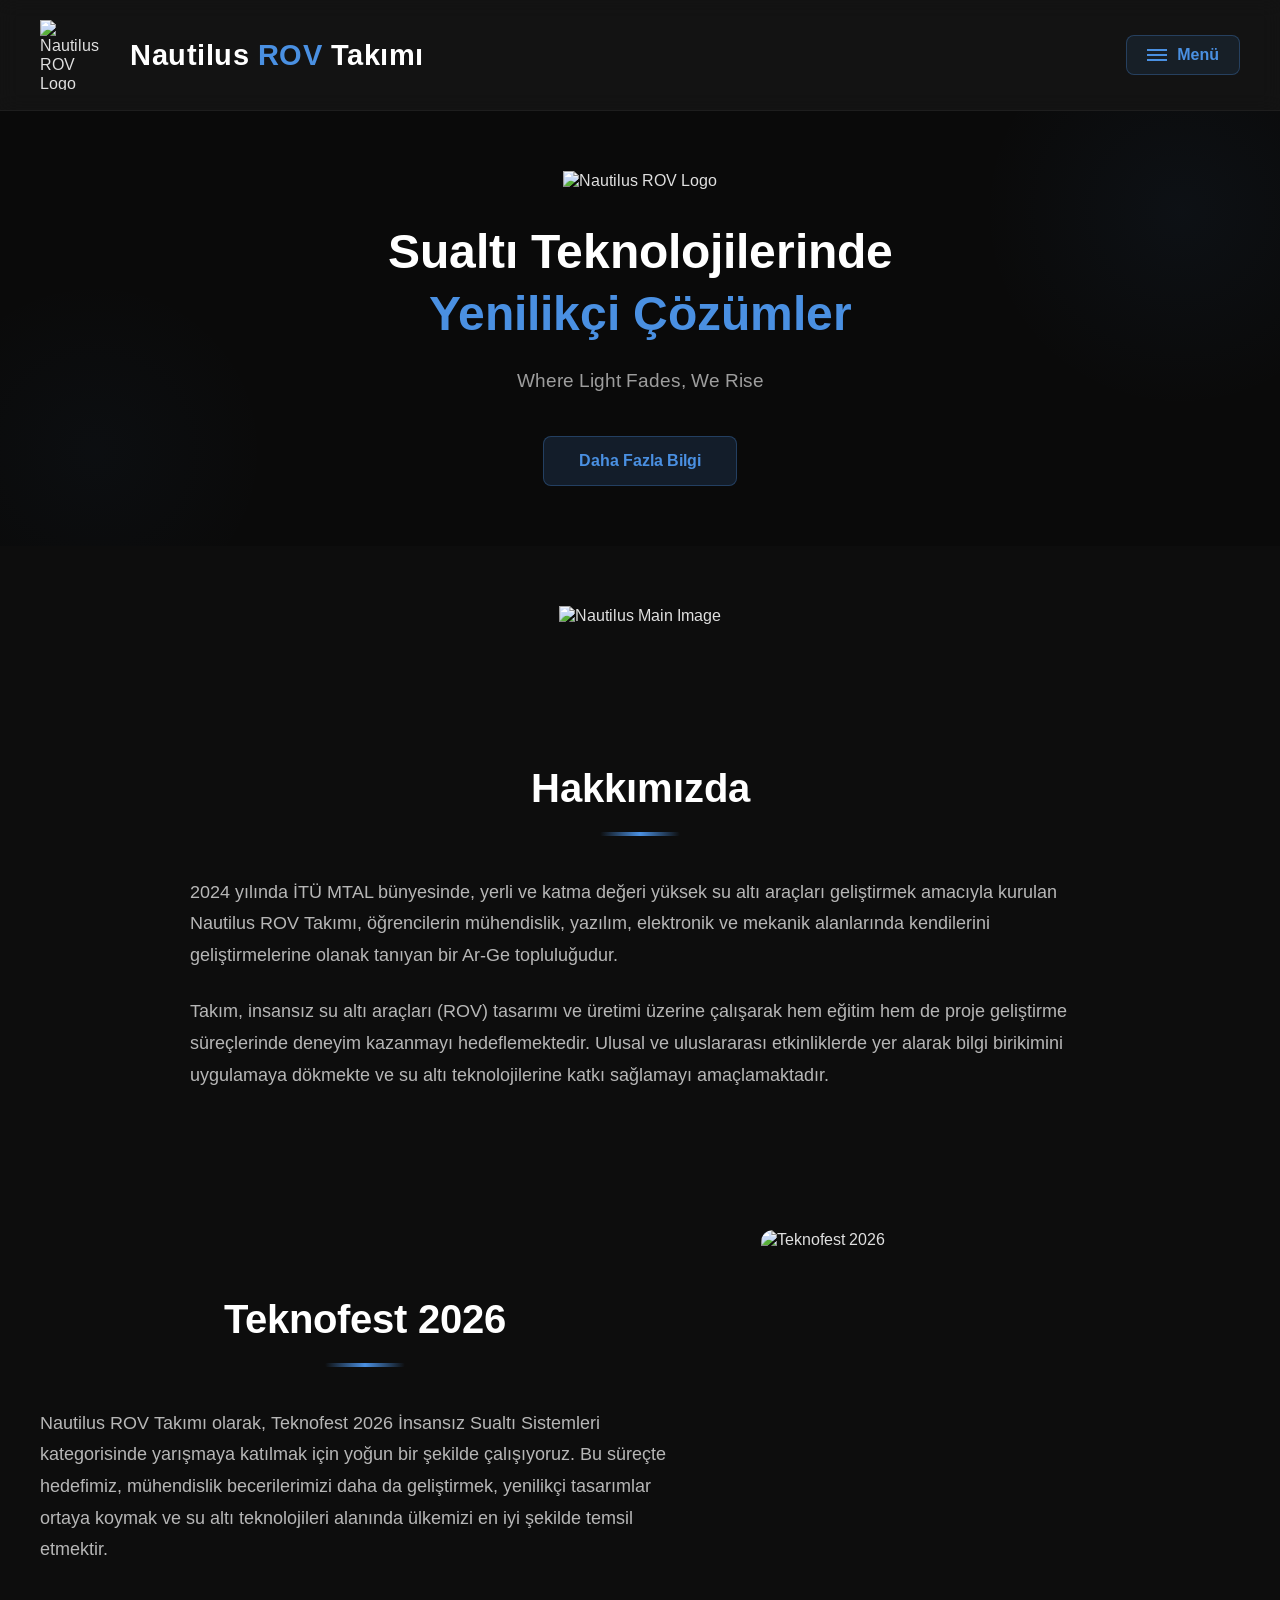
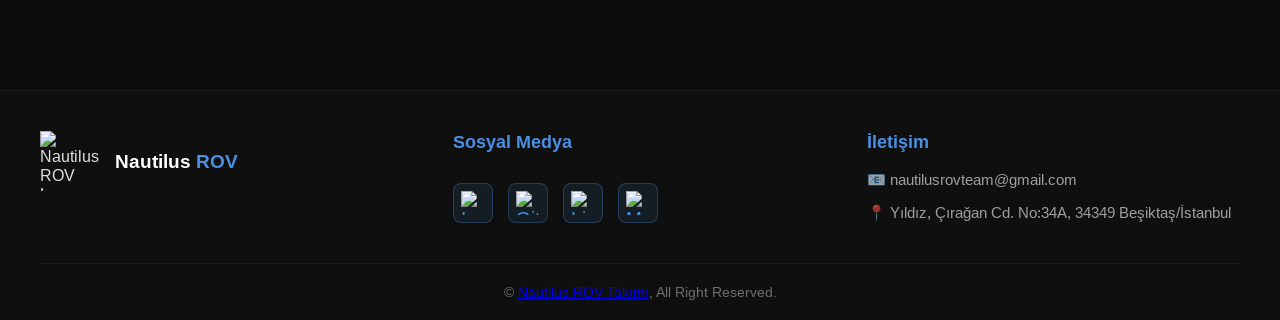
==== index.html @ 016e3b1a "lil-update" ====
<!DOCTYPE html>
<html lang="tr">
<head>
    <meta charset="UTF-8">
    <meta name="viewport" content="width=device-width, initial-scale=1.0">
    <title>Nautilus ROV Takımı</title>
    <link rel="icon" type="image/png" href="image/logo.ico">
    <link href="https://fonts.googleapis.com/css2?family=Arimo:wght@400;600;700&display=swap" rel="stylesheet">
    <style>
        * {
            margin: 0;
            padding: 0;
            box-sizing: border-box;
        }

        body {
            background: #0a0a0a;
            font-family: 'Arimo', sans-serif;
            min-height: 100vh;
            display: flex;
            flex-direction: column;
            color: #e0e0e0;
        }

        .header {
            background: rgba(20, 20, 20, 0.9);
            backdrop-filter: blur(10px);
            border-bottom: 1px solid rgba(255, 255, 255, 0.05);
            padding: 20px 40px;
            position: sticky;
            top: 0;
            z-index: 100;
        }

        .header-content {
            display: flex;
            align-items: center;
            justify-content: space-between;
            max-width: 1400px;
            margin: 0 auto;
        }

        .header-left {
            display: flex;
            align-items: center;
            gap: 20px;
        }

        .logo {
            width: 70px;
            height: 70px;
            object-fit: contain;
            transition: transform 0.3s ease;
        }

        .logo:hover {
            transform: scale(1.05);
        }

        .title {
            color: #ffffff;
            font-size: 1.8rem;
            font-weight: 700;
            letter-spacing: 0.5px;
        }

        .title span {
            color: #4a90e2;
        }

        .nav-toggle {
            background: rgba(74, 144, 226, 0.1);
            border: 1px solid rgba(74, 144, 226, 0.3);
            color: #4a90e2;
            padding: 10px 20px;
            border-radius: 8px;
            cursor: pointer;
            font-size: 1rem;
            font-weight: 600;
            transition: all 0.3s ease;
            display: flex;
            align-items: center;
            gap: 10px;
        }

        .nav-toggle:hover {
            background: rgba(74, 144, 226, 0.2);
            border-color: rgba(74, 144, 226, 0.5);
        }

        .hamburger {
            display: flex;
            flex-direction: column;
            gap: 3px;
        }

        .hamburger span {
            width: 20px;
            height: 2px;
            background: #4a90e2;
            transition: all 0.3s ease;
        }

        .nav-toggle.active .hamburger span:nth-child(1) {
            transform: rotate(45deg) translate(5px, 5px);
        }

        .nav-toggle.active .hamburger span:nth-child(2) {
            opacity: 0;
        }

        .nav-toggle.active .hamburger span:nth-child(3) {
            transform: rotate(-45deg) translate(5px, -5px);
        }

        .nav-menu {
            position: fixed;
            top: 111px;
            right: 40px;
            background: rgba(20, 20, 20, 0.95);
            backdrop-filter: blur(15px);
            border: 1px solid rgba(255, 255, 255, 0.1);
            border-radius: 12px;
            padding: 15px 0;
            min-width: 220px;
            opacity: 0;
            visibility: hidden;
            transform: translateY(-10px);
            transition: all 0.3s ease;
            box-shadow: 0 10px 40px rgba(0, 0, 0, 0.5);
        }

        .nav-menu.active {
            opacity: 1;
            visibility: visible;
            transform: translateY(0);
        }

        .nav-menu a {
            display: block;
            padding: 12px 25px;
            color: #e0e0e0;
            text-decoration: none;
            transition: all 0.3s ease;
            font-weight: 500;
        }

        .nav-menu a:hover {
            background: rgba(74, 144, 226, 0.1);
            color: #4a90e2;
            padding-left: 30px;
        }

        .nav-item {
            position: relative;
        }

        .nav-item > a {
            display: flex;
            justify-content: space-between;
            align-items: center;
        }

        .submenu {
            max-height: 0;
            overflow: hidden;
            transition: max-height 0.3s ease;
            background: rgba(0, 0, 0, 0.3);
            margin: 5px 0;
            border-radius: 8px;
        }

        .submenu.active {
            max-height: 200px;
        }

        .submenu a {
            padding: 10px 25px 10px 40px;
            font-size: 0.95rem;
            color: rgba(255, 255, 255, 0.7);
        }

        .submenu a:hover {
            color: #4a90e2;
            padding-left: 45px;
        }

        .arrow {
            font-size: 0.8rem;
            transition: transform 0.3s ease;
        }

        .arrow.rotate {
            transform: rotate(180deg);
        }

        .hero {
            flex: 1;
            display: flex;
            align-items: center;
            justify-content: center;
            padding: 60px 40px;
            position: relative;
            overflow: hidden;
        }

        .hero::before {
            content: '';
            position: absolute;
            width: 400px;
            height: 400px;
            background: radial-gradient(circle, rgba(74, 144, 226, 0.05) 0%, transparent 70%);
            top: -100px;
            right: -100px;
        }

        .hero::after {
            content: '';
            position: absolute;
            width: 350px;
            height: 350px;
            background: radial-gradient(circle, rgba(74, 144, 226, 0.03) 0%, transparent 70%);
            bottom: -80px;
            left: -80px;
        }

        .hero-content {
            text-align: center;
            position: relative;
            z-index: 1;
        }

        .hero-logo {
            width: 180px;
            height: 180px;
            object-fit: contain;
            margin-bottom: 30px;
            animation: float 3s ease-in-out infinite;
        }

        @keyframes float {
            0%, 100% {
                transform: translateY(0px);
            }
            50% {
                transform: translateY(-15px);
            }
        }

        .hero-title {
            font-size: 3rem;
            color: #ffffff;
            font-weight: 700;
            margin-bottom: 20px;
            line-height: 1.3;
        }

        .hero-title .highlight {
            color: #4a90e2;
        }

        .hero-subtitle {
            font-size: 1.2rem;
            color: rgba(255, 255, 255, 0.6);
            max-width: 600px;
            margin: 0 auto 40px;
            line-height: 1.6;
        }

        .cta-button {
            display: inline-block;
            padding: 14px 35px;
            background: rgba(74, 144, 226, 0.15);
            color: #4a90e2;
            text-decoration: none;
            border-radius: 8px;
            font-weight: 600;
            font-size: 1rem;
            transition: all 0.3s ease;
            border: 1px solid rgba(74, 144, 226, 0.3);
        }

        .cta-button:hover {
            background: rgba(74, 144, 226, 0.25);
            border-color: rgba(74, 144, 226, 0.5);
            transform: translateY(-2px);
        }

        .info-section {
            padding: 60px 40px;
            background: rgba(255, 255, 255, 0.01);
        }

        .main-rov-image {
            max-width: 70%;
            height: auto;
            border-radius: 0;
        }

        .section-header {
            max-width: 900px;
            margin: 0 auto 40px;
            text-align: center;
        }

        .section-title {
            font-size: 2.5rem;
            color: #ffffff;
            font-weight: 700;
            margin-bottom: 20px;
        }

        .section-title::after {
            content: '';
            display: block;
            width: 80px;
            height: 4px;
            background: linear-gradient(90deg, transparent, #4a90e2, transparent);
            margin: 20px auto 0;
            border-radius: 2px;
        }

        .section-text {
            font-size: 1.1rem;
            color: rgba(255, 255, 255, 0.7);
            line-height: 1.8;
            margin-top: 20px;
        }

        .teknofest-container {
            max-width: 1200px;
            margin: 0 auto;
            display: grid;
            grid-template-columns: 1fr 400px;
            gap: 60px;
            align-items: center;
        }

        .teknofest-content {
            padding-right: 20px;
            display: flex;
            flex-direction: column;
            justify-content: center;
        }

        .teknofest-text {
            font-size: 1.1rem;
            color: rgba(255, 255, 255, 0.7);
            line-height: 1.8;
        }

        .teknofest-image {
            width: 400px;
            height: 400px;
            border-radius: 12px;
            overflow: hidden;
            transition: all 0.3s ease;
        }

        .teknofest-image:hover {
            transform: scale(1.05);
        }

        .teknofest-image img {
            width: 100%;
            height: 100%;
            object-fit: cover;
        }

        /* Footer */
        .footer {
            background: rgba(15, 15, 15, 0.95);
            border-top: 1px solid rgba(255, 255, 255, 0.05);
            padding: 40px 40px 20px;
            margin-top: auto;
        }

        .footer-content {
            max-width: 1400px;
            margin: 0 auto;
            display: grid;
            grid-template-columns: 1fr 1fr 1fr;
            gap: 40px;
            margin-bottom: 30px;
        }

        .footer-section {
            display: flex;
            flex-direction: column;
        }

        .footer-logo-section {
            display: flex;
            align-items: center;
            gap: 15px;
        }

        .footer-logo {
            width: 60px;
            height: 60px;
            object-fit: contain;
        }

        .footer-title {
            font-size: 1.2rem;
            font-weight: 700;
            color: #fff;
        }

        .footer-title span {
            color: #4a90e2;
        }

        .footer-heading {
            font-size: 1.1rem;
            font-weight: 600;
            color: #4a90e2;
            margin-bottom: 15px;
        }

        .footer-text {
            color: rgba(255, 255, 255, 0.6);
            font-size: 0.95rem;
            line-height: 1.6;
            margin-bottom: 8px;
        }

        .social-links {
            display: flex;
            gap: 15px;
            margin-top: 15px;
        }

        .social-link {
            width: 40px;
            height: 40px;
            background: rgba(74, 144, 226, 0.1);
            border: 1px solid rgba(74, 144, 226, 0.3);
            border-radius: 8px;
            display: flex;
            align-items: center;
            justify-content: center;
            color: #4a90e2;
            text-decoration: none;
            font-size: 1.2rem;
            transition: all 0.3s ease;
        }

        .social-link:hover {
            background: rgba(74, 144, 226, 0.2);
            border-color: rgba(74, 144, 226, 0.5);
            transform: translateY(-3px);
        }

        .social-link img {
            width: 24px;
            height: 24px;
            object-fit: contain;
        }

        .footer-bottom {
            text-align: center;
            padding-top: 20px;
            border-top: 1px solid rgba(255, 255, 255, 0.05);
            color: rgba(255, 255, 255, 0.4);
            font-size: 0.9rem;
        }

        @media (max-width: 768px) {
            .header {
                padding: 15px 20px;
            }

            .header-left {
                gap: 15px;
            }

            .logo {
                width: 55px;
                height: 55px;
            }

            .title {
                font-size: 1.3rem;
            }

            .nav-menu {
                right: 20px;
                top: 91px;
            }

            .hero-title {
                font-size: 2rem;
            }

            .hero-subtitle {
                font-size: 1rem;
            }

            .hero-logo {
                width: 130px;
                height: 130px;
            }
            
            .main-rov-image {
                max-width: 90%;
            }

            .section-title {
                font-size: 1.8rem;
            }

            .section-text {
                font-size: 1rem;
            }

            .teknofest-container {
                grid-template-columns: 1fr;
                gap: 30px;
            }

            .teknofest-content {
                padding-right: 0;
                order: 1;
            }

            .teknofest-image {
                width: 100%;
                height: auto;
                aspect-ratio: 1;
                order: 2;
            }

            .footer-content {
                grid-template-columns: 1fr;
                gap: 30px;
            }
        }
    </style>
</head>
<body>

    <header class="header">
        <div class="header-content">
            <div class="header-left">
                <img src="image/logo.png" alt="Nautilus ROV Logo" class="logo">
                <h1 class="title">Nautilus <span>ROV</span> Takımı</h1>
            </div>
            <button class="nav-toggle" id="navToggle">
                <div class="hamburger">
                    <span></span>
                    <span></span>
                    <span></span>
                </div>
                <span>Menü</span>
            </button>
        </div>
        <nav class="nav-menu" id="navMenu">
            <a href="index.html">Ana Sayfa</a>
            <div class="nav-item">
                <a href="#" id="vehiclesToggle">
                    Araçlar
                    <span class="arrow">▼</span>
                </a>
                <div class="submenu" id="vehiclesSubmenu">
                    <a href="sarica.html">Sarıca</a>
                </div>
            </div>
            <a href="blog.html">Blog</a>
            <a href="gallery.html">Galeri</a>
            <a href="contact.html">İletişim</a>
        </nav>
    </header>

    <section class="hero" id="home">
        <div class="hero-content">
            <img src="image/logo.png" alt="Nautilus ROV Logo" class="hero-logo">
            <h2 class="hero-title">
                Sualtı Teknolojilerinde <br>
                <span class="highlight">Yenilikçi Çözümler</span>
            </h2>
            <p class="hero-subtitle">
                Where Light Fades, We Rise
            </p>
            <a href="#about" class="cta-button">Daha Fazla Bilgi</a>
        </div>
    </section>

    <section class="info-section" style="text-align: center;">
        <img src="image/main-no-bg.png" alt="Nautilus Main Image" class="main-rov-image">
    </section>
    <section class="info-section" id="about" style="padding-top: 80px;">
        <div class="section-header">
            <h2 class="section-title">Hakkımızda</h2>
        </div>
        
        <div class="section-text" style="max-width: 900px; margin: 0 auto;">
            <p>
                2024 yılında İTÜ MTAL bünyesinde, yerli ve katma değeri yüksek su altı araçları geliştirmek amacıyla kurulan Nautilus ROV Takımı, öğrencilerin mühendislik, yazılım, elektronik ve mekanik alanlarında kendilerini geliştirmelerine olanak tanıyan bir Ar-Ge topluluğudur.
            </p>
            
            <p style="margin-top: 25px;">
                Takım, insansız su altı araçları (ROV) tasarımı ve üretimi üzerine çalışarak hem eğitim hem de proje geliştirme süreçlerinde deneyim kazanmayı hedeflemektedir. Ulusal ve uluslararası etkinliklerde yer alarak bilgi birikimini uygulamaya dökmekte ve su altı teknolojilerine katkı sağlamayı amaçlamaktadır.
            </p>
        </div>
    </section>

    <section class="info-section" id="teknofest" style="padding-top: 80px;">
        <div class="teknofest-container" style="grid-template-columns: 1.4fr 1fr; gap: 50px;">

        <div class="teknofest-content" style="display: flex; flex-direction: column; justify-content: center;">
            <h2 class="section-title" style="margin-bottom: 40px; text-align: center;">Teknofest 2026</h2>
                <p class="teknofest-text">
                Nautilus ROV Takımı olarak, Teknofest 2026 İnsansız Sualtı Sistemleri kategorisinde yarışmaya katılmak için yoğun bir şekilde çalışıyoruz. Bu süreçte hedefimiz, mühendislik becerilerimizi daha da geliştirmek, yenilikçi tasarımlar ortaya koymak ve su altı teknolojileri alanında ülkemizi en iyi şekilde temsil etmektir.
                </p>
        </div>

        <div class="teknofest-image">
            <img src="image/teknofest.jpg" alt="Teknofest 2026">
        </div>

        </div>
    </section>

    <footer class="footer">
        <div class="footer-content">
            <div class="footer-section">
                <div class="footer-logo-section">
                    <img src="image/logo.png" alt="Nautilus ROV Logo" class="footer-logo">
                    <div>
                        <div class="footer-title">Nautilus <span>ROV</span></div>
                    </div>
                </div>
            </div>
            
            <div class="footer-section">
                <h3 class="footer-heading">Sosyal Medya</h3>
                <div class="social-links">
                    <a href="https://www.instagram.com/nautilusrovteam" target="_blank" class="social-link" title="Instagram">
                        <img src="image/bot-contacts/instagram.png" alt="Instagram">
                    </a>
                    <a href="https://github.com/itumtal-nautilusrov" target="_blank" class="social-link" title="Github">
                        <img src="image/bot-contacts/github.png" alt="Github">
                    </a>
                    <a href="https://linkedin.com/company/nautilusrov" target="_blank" class="social-link" title="LinkedIn">
                        <img src="image/bot-contacts/linkedin.png" alt="LinkedIn">
                    </a>
                    <a href="mailto:nautilusrovteam@gmail.com" class="social-link" title="Mail">
                        <img src="image/bot-contacts/mail.png" alt="Mail">
                    </a>
                </div>
            </div>
            
            <div class="footer-section">
                <h3 class="footer-heading">İletişim</h3>
                <p class="footer-text">📧 nautilusrovteam@gmail.com</p>
                <p class="footer-text">📍 Yıldız, Çırağan Cd. No:34A, 34349 Beşiktaş/İstanbul</p>
            </div>
        </div>
        
        <div class="footer-bottom">
            © <a href="index.html">Nautilus ROV Takımı</a>, All Right Reserved.
        </div>
    </footer>

    <script>
        const navToggle = document.getElementById('navToggle');
        const navMenu = document.getElementById('navMenu');
        const vehiclesToggle = document.getElementById('vehiclesToggle');
        const vehiclesSubmenu = document.getElementById('vehiclesSubmenu');
        const arrow = vehiclesToggle.querySelector('.arrow');

        navToggle.addEventListener('click', () => {
            navToggle.classList.toggle('active');
            navMenu.classList.toggle('active');
        });

        vehiclesToggle.addEventListener('click', (e) => {
            e.preventDefault();
            vehiclesSubmenu.classList.toggle('active');
            arrow.classList.toggle('rotate');
        });

        document.addEventListener('click', (e) => {
            if (!navToggle.contains(e.target) && !navMenu.contains(e.target)) {
                navToggle.classList.remove('active');
                navMenu.classList.remove('active');
            }
        });

        navMenu.querySelectorAll('a[href^="index.html"], a[href^="gallery.html"], a[href^="contact.html"]').forEach(link => {
            link.addEventListener('click', () => {
                navToggle.classList.remove('active');
                navMenu.classList.remove('active');
            });
        });

        document.querySelectorAll('a[href^="#"]').forEach(anchor => {
            anchor.addEventListener('click', function (e) {
                e.preventDefault();
                const target = document.querySelector(this.getAttribute('href'));
                if (target) {
                    target.scrollIntoView({
                        behavior: 'smooth',
                        block: 'start'
                    });
                }
            });
        });
    </script>
</body>
</html>
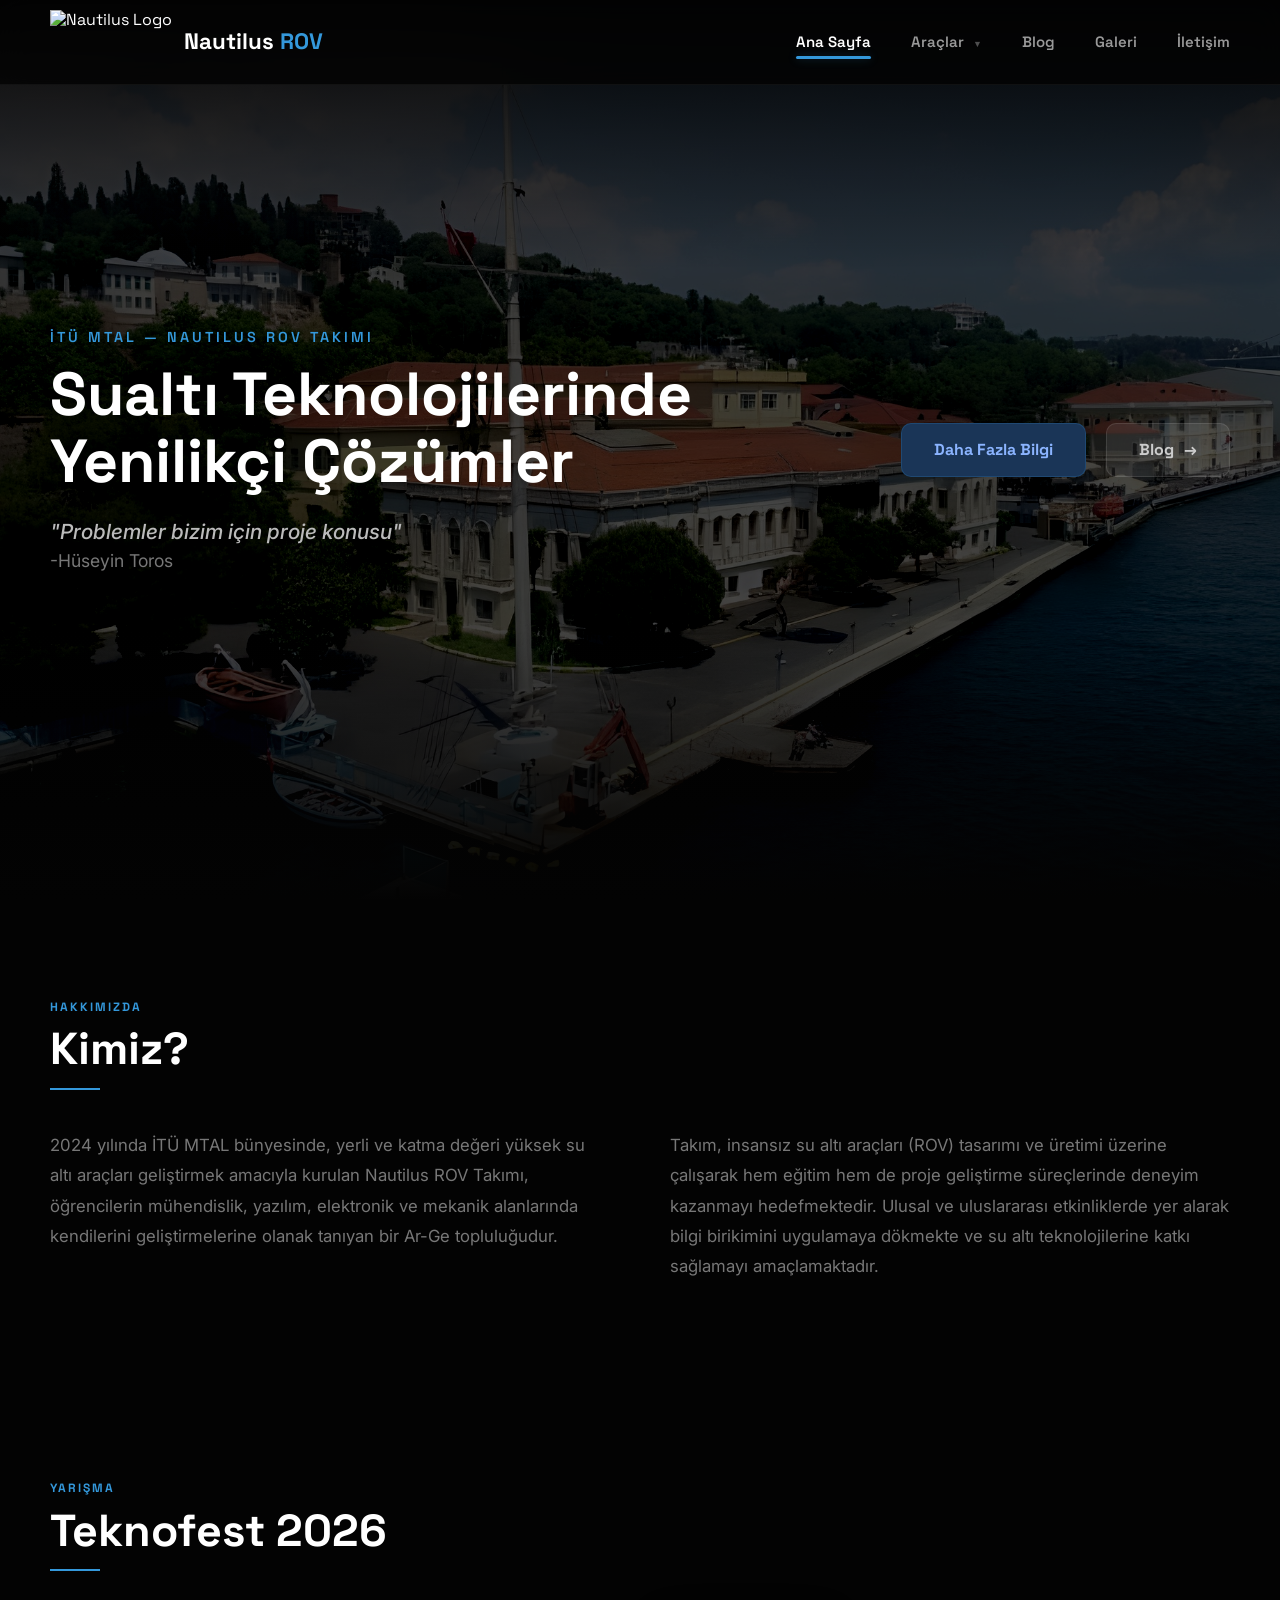
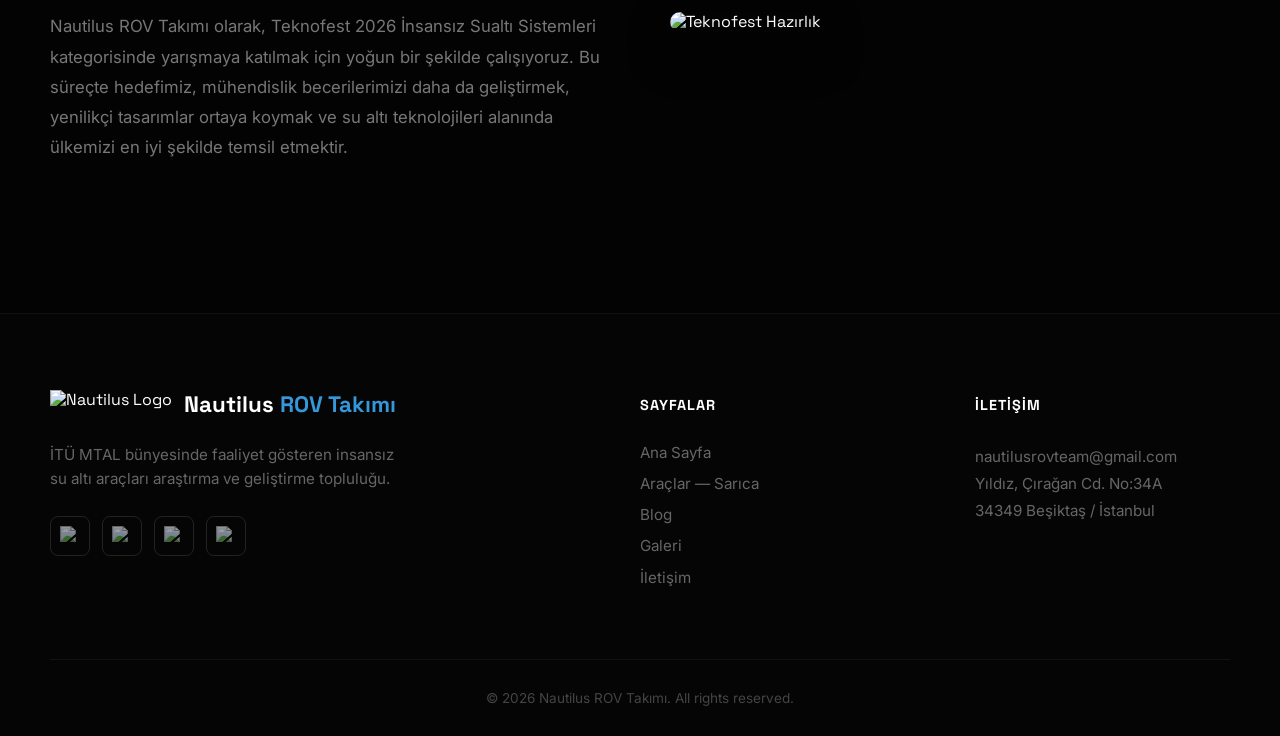
==== commit 8e1b333f: "big update" ====
--- a/index.html
+++ b/index.html
@@ -3,710 +3,332 @@
 <head>
     <meta charset="UTF-8">
     <meta name="viewport" content="width=device-width, initial-scale=1.0">
-    <title>Nautilus ROV Takımı</title>
-    <link rel="icon" type="image/png" href="image/logo.ico">
-    <link href="https://fonts.googleapis.com/css2?family=Arimo:wght@400;600;700&display=swap" rel="stylesheet">
+    <title>Nautilus ROV | Ana Sayfa</title>
+    
+    <link rel="icon" href="image/logo.ico" type="image/x-icon">
+    <!-- Fontlar -->
+    <link href="https://fonts.googleapis.com/css2?family=Space+Grotesk:wght@400;600;700&family=Inter:ital,wght@0,400;0,600;1,400&display=swap" rel="stylesheet">
+
     <style>
-        * {
-            margin: 0;
-            padding: 0;
-            box-sizing: border-box;
-        }
-
+        /* --- GENEL SIFIRLAMA --- */
+        * { margin: 0; padding: 0; box-sizing: border-box; }
+        
         body {
-            background: #0a0a0a;
-            font-family: 'Arimo', sans-serif;
-            min-height: 100vh;
-            display: flex;
-            flex-direction: column;
-            color: #e0e0e0;
-        }
-
-        .header {
-            background: rgba(20, 20, 20, 0.9);
-            backdrop-filter: blur(10px);
+            background-color: #030303; 
+            color: white;
+            line-height: 1.2;
+            overflow-x: hidden;
+            font-family: 'Space Grotesk', sans-serif;
+        }
+
+        /* --- HEADER & NAVİGASYON --- */
+        header {
+            background-color: rgba(3, 3, 3, 0.8);
+            backdrop-filter: blur(15px);
+            padding: 10px 0;
             border-bottom: 1px solid rgba(255, 255, 255, 0.05);
-            padding: 20px 40px;
-            position: sticky;
+            position: fixed;
+            width: 100%;
             top: 0;
-            z-index: 100;
-        }
-
-        .header-content {
-            display: flex;
-            align-items: center;
-            justify-content: space-between;
-            max-width: 1400px;
-            margin: 0 auto;
-        }
-
-        .header-left {
-            display: flex;
-            align-items: center;
-            gap: 20px;
-        }
-
-        .logo {
-            width: 70px;
-            height: 70px;
-            object-fit: contain;
-            transition: transform 0.3s ease;
-        }
-
-        .logo:hover {
-            transform: scale(1.05);
-        }
-
-        .title {
-            color: #ffffff;
-            font-size: 1.8rem;
-            font-weight: 700;
-            letter-spacing: 0.5px;
-        }
-
-        .title span {
-            color: #4a90e2;
-        }
-
-        .nav-toggle {
-            background: rgba(74, 144, 226, 0.1);
-            border: 1px solid rgba(74, 144, 226, 0.3);
-            color: #4a90e2;
-            padding: 10px 20px;
-            border-radius: 8px;
-            cursor: pointer;
-            font-size: 1rem;
-            font-weight: 600;
-            transition: all 0.3s ease;
-            display: flex;
-            align-items: center;
-            gap: 10px;
-        }
-
-        .nav-toggle:hover {
-            background: rgba(74, 144, 226, 0.2);
-            border-color: rgba(74, 144, 226, 0.5);
-        }
-
-        .hamburger {
-            display: flex;
-            flex-direction: column;
-            gap: 3px;
-        }
-
-        .hamburger span {
-            width: 20px;
-            height: 2px;
-            background: #4a90e2;
-            transition: all 0.3s ease;
-        }
-
-        .nav-toggle.active .hamburger span:nth-child(1) {
-            transform: rotate(45deg) translate(5px, 5px);
-        }
-
-        .nav-toggle.active .hamburger span:nth-child(2) {
-            opacity: 0;
-        }
-
-        .nav-toggle.active .hamburger span:nth-child(3) {
-            transform: rotate(-45deg) translate(5px, -5px);
-        }
-
-        .nav-menu {
-            position: fixed;
-            top: 111px;
-            right: 40px;
-            background: rgba(20, 20, 20, 0.95);
-            backdrop-filter: blur(15px);
-            border: 1px solid rgba(255, 255, 255, 0.1);
-            border-radius: 12px;
-            padding: 15px 0;
-            min-width: 220px;
-            opacity: 0;
-            visibility: hidden;
-            transform: translateY(-10px);
-            transition: all 0.3s ease;
-            box-shadow: 0 10px 40px rgba(0, 0, 0, 0.5);
-        }
-
-        .nav-menu.active {
-            opacity: 1;
-            visibility: visible;
-            transform: translateY(0);
-        }
-
-        .nav-menu a {
-            display: block;
-            padding: 12px 25px;
-            color: #e0e0e0;
-            text-decoration: none;
-            transition: all 0.3s ease;
-            font-weight: 500;
-        }
-
-        .nav-menu a:hover {
-            background: rgba(74, 144, 226, 0.1);
-            color: #4a90e2;
-            padding-left: 30px;
-        }
-
-        .nav-item {
-            position: relative;
-        }
-
-        .nav-item > a {
+            z-index: 1000;
+        }
+
+        .header-container {
+            width: 100%;
+            padding: 0 50px;
             display: flex;
             justify-content: space-between;
             align-items: center;
         }
 
-        .submenu {
-            max-height: 0;
-            overflow: hidden;
-            transition: max-height 0.3s ease;
-            background: rgba(0, 0, 0, 0.3);
-            margin: 5px 0;
-            border-radius: 8px;
-        }
-
-        .submenu.active {
-            max-height: 200px;
-        }
-
-        .submenu a {
-            padding: 10px 25px 10px 40px;
-            font-size: 0.95rem;
-            color: rgba(255, 255, 255, 0.7);
-        }
-
-        .submenu a:hover {
-            color: #4a90e2;
-            padding-left: 45px;
-        }
-
-        .arrow {
-            font-size: 0.8rem;
-            transition: transform 0.3s ease;
-        }
-
-        .arrow.rotate {
-            transform: rotate(180deg);
-        }
-
-        .hero {
-            flex: 1;
-            display: flex;
-            align-items: center;
-            justify-content: center;
-            padding: 60px 40px;
+        .logo-area {
+            display: flex; align-items: center; gap: 12px;
+            text-decoration: none; color: white;
+        }
+        .logo-img { height: 64px; width: auto; }
+        .logo-text { font-size: 1.4rem; font-weight: 700; }
+        .blue-text { color: #3498db; }
+
+        nav ul { list-style: none; display: flex; gap: 40px; align-items: center; }
+        nav ul li { position: relative; padding: 10px 0; }
+        
+        nav ul li a {
+            text-decoration: none; color: #999; 
+            font-weight: 600; font-size: 15px;
+            transition: 0.3s;
+        }
+        nav ul li a:hover, nav ul li a.active { color: #ffffff; }
+
+        /* SEÇİLİ SAYFA ALTI ÇİZGİSİ (DÜMDÜZ VE PÜRÜZSÜZ) */
+        nav ul li a.active {
+            color: #ffffff;
             position: relative;
-            overflow: hidden;
-        }
-
-        .hero::before {
+        }
+
+        nav ul li a.active::after {
             content: '';
             position: absolute;
-            width: 400px;
-            height: 400px;
-            background: radial-gradient(circle, rgba(74, 144, 226, 0.05) 0%, transparent 70%);
-            top: -100px;
-            right: -100px;
-        }
-
-        .hero::after {
-            content: '';
-            position: absolute;
-            width: 350px;
-            height: 350px;
-            background: radial-gradient(circle, rgba(74, 144, 226, 0.03) 0%, transparent 70%);
-            bottom: -80px;
-            left: -80px;
-        }
-
-        .hero-content {
-            text-align: center;
-            position: relative;
-            z-index: 1;
-        }
-
-        .hero-logo {
-            width: 180px;
-            height: 180px;
-            object-fit: contain;
-            margin-bottom: 30px;
-            animation: float 3s ease-in-out infinite;
-        }
-
-        @keyframes float {
-            0%, 100% {
-                transform: translateY(0px);
-            }
-            50% {
-                transform: translateY(-15px);
-            }
-        }
-
-        .hero-title {
-            font-size: 3rem;
-            color: #ffffff;
-            font-weight: 700;
-            margin-bottom: 20px;
-            line-height: 1.3;
-        }
-
-        .hero-title .highlight {
-            color: #4a90e2;
-        }
-
-        .hero-subtitle {
-            font-size: 1.2rem;
-            color: rgba(255, 255, 255, 0.6);
-            max-width: 600px;
-            margin: 0 auto 40px;
-            line-height: 1.6;
-        }
-
-        .cta-button {
-            display: inline-block;
-            padding: 14px 35px;
-            background: rgba(74, 144, 226, 0.15);
-            color: #4a90e2;
-            text-decoration: none;
-            border-radius: 8px;
-            font-weight: 600;
-            font-size: 1rem;
-            transition: all 0.3s ease;
-            border: 1px solid rgba(74, 144, 226, 0.3);
-        }
-
-        .cta-button:hover {
-            background: rgba(74, 144, 226, 0.25);
-            border-color: rgba(74, 144, 226, 0.5);
-            transform: translateY(-2px);
-        }
-
-        .info-section {
-            padding: 60px 40px;
-            background: rgba(255, 255, 255, 0.01);
-        }
-
-        .main-rov-image {
-            max-width: 70%;
-            height: auto;
-            border-radius: 0;
-        }
-
-        .section-header {
-            max-width: 900px;
-            margin: 0 auto 40px;
-            text-align: center;
-        }
-
-        .section-title {
-            font-size: 2.5rem;
-            color: #ffffff;
-            font-weight: 700;
-            margin-bottom: 20px;
-        }
-
-        .section-title::after {
-            content: '';
-            display: block;
-            width: 80px;
-            height: 4px;
-            background: linear-gradient(90deg, transparent, #4a90e2, transparent);
-            margin: 20px auto 0;
-            border-radius: 2px;
-        }
-
-        .section-text {
-            font-size: 1.1rem;
-            color: rgba(255, 255, 255, 0.7);
-            line-height: 1.8;
-            margin-top: 20px;
-        }
-
-        .teknofest-container {
-            max-width: 1200px;
-            margin: 0 auto;
-            display: grid;
-            grid-template-columns: 1fr 400px;
-            gap: 60px;
-            align-items: center;
-        }
-
-        .teknofest-content {
-            padding-right: 20px;
+            bottom: -8px; /* Yazıdan aşağı olan uzaklık */
+            left: 0;
+            width: 100%; /* Yazının tam genişliği kadar */
+            height: 3px; /* Çizgi kalınlığı */
+            background-color: #3498db; /* Senin mavi tonun */
+            border-radius: 50px; /* Uçlarının pürüzsüzce yuvarlak olması için */
+            box-shadow: 0 0 10px rgba(52, 152, 219, 0.3); /* Çok hafif bir parlama (isteğe bağlı) */
+        }
+
+        /* --- DROPDOWN --- */
+        .dropdown-menu {
+            position: absolute; top: 100%; left: 50%;
+            transform: translateX(-50%);
+            background-color: #0d0d0d;
+            min-width: 120px;
+            border: 1px solid #222; border-radius: 6px;
+            display: none; padding: 5px;
+            box-shadow: 0 5px 15px rgba(0,0,0,0.5);
+            z-index: 1100;
+        }
+        .dropdown::after { content: ""; position: absolute; top: 100%; left: 0; width: 100%; height: 20px; background: transparent; }
+        .dropdown:hover .dropdown-menu { display: block; }
+
+        .dropdown-item {
+            display: block; width: 100%; padding: 10px 15px;
+            text-align: center; color: #bbb; text-decoration: none;
+            font-size: 14px; font-weight: 600; transition: 0.2s; border-radius: 4px;
+        }
+        .dropdown-item:hover { background-color: #1a1a1a; color: #3498db; }
+        .arrow { font-size: 9px; margin-left: 5px; opacity: 0.5; }
+
+        /* --- HERO (GİRİŞ) BÖLÜMÜ --- */
+        .hero {
+            position: relative; height: 100vh; width: 100%;
+            display: flex; align-items: center; overflow: hidden;
+        }
+        
+        .hero-bg {
+            position: absolute; top: 0; left: 0; width: 100%; height: 100%;
+            background: url('image/itumtal.jpg') no-repeat center center;
+            background-size: cover; z-index: -2;
+            filter: brightness(0.3) contrast(1.1);
+        }
+        
+        .hero-overlay {
+            position: absolute; top: 0; left: 0; width: 100%; height: 100%;
+            background: linear-gradient(to bottom, #030303 0%, transparent 30%, transparent 70%, #030303 100%);
+            z-index: -1;
+        }
+
+        .hero-inner {
+            width: 100%;
+            padding: 0 50px;
             display: flex;
             flex-direction: column;
-            justify-content: center;
-        }
-
-        .teknofest-text {
-            font-size: 1.1rem;
-            color: rgba(255, 255, 255, 0.7);
-            line-height: 1.8;
-        }
-
-        .teknofest-image {
-            width: 400px;
-            height: 400px;
-            border-radius: 12px;
-            overflow: hidden;
-            transition: all 0.3s ease;
-        }
-
-        .teknofest-image:hover {
-            transform: scale(1.05);
-        }
-
-        .teknofest-image img {
+            gap: 50px;
+        }
+
+        @media (min-width: 1024px) {
+            .hero-inner { flex-direction: row; justify-content: space-between; align-items: center; }
+        }
+
+        .hero-content { max-width: 700px; }
+        .hero-team-name { font-size: 0.9rem; font-weight: 600; color: #3498db; letter-spacing: 3px; margin-bottom: 15px; }
+        .hero-title { font-size: clamp(2.5rem, 5vw, 3.8rem); font-weight: 700; line-height: 1.1; margin-bottom: 25px; }
+        .hero-title span { display: block; }
+        .hero-slogan { font-family: 'Inter', sans-serif; font-size: 1.3rem; font-style: italic; color: #bbb; font-weight: 500; }
+        .hero-author { font-family: 'Inter', sans-serif; font-size: 1.1rem; color: #777; font-weight: 400; margin-top: 5px; }
+
+        .hero-btns { display: flex; gap: 20px; align-items: center; }
+        .btn { padding: 16px 32px; border-radius: 10px; font-weight: 700; font-size: 16px; text-decoration: none; transition: 0.3s; display: inline-flex; align-items: center; }
+        .btn-primary { background-color: #1a3557; color: #8bb4ff; border: 1px solid rgba(52, 152, 219, 0.2); }
+        .btn-primary:hover { background-color: #244a7a; transform: translateY(-3px); }
+        .btn-outline { background-color: rgba(255, 255, 255, 0.08); color: #ccc; border: 1px solid rgba(255, 255, 255, 0.1); }
+        .btn-outline:hover { background-color: rgba(255, 255, 255, 0.15); color: #fff; transform: translateY(-3px); }
+        .arrow-icon { margin-left: 10px; transition: 0.3s; }
+        .btn-outline:hover .arrow-icon { transform: translateX(5px); }
+
+        /* --- İÇERİK BÖLÜMLERİ --- */
+        section.content-section {
+            padding: 100px 0;
+            background-color: #030303;
+        }
+
+        .standard-container {
             width: 100%;
-            height: 100%;
-            object-fit: cover;
-        }
-
-        /* Footer */
-        .footer {
-            background: rgba(15, 15, 15, 0.95);
-            border-top: 1px solid rgba(255, 255, 255, 0.05);
-            padding: 40px 40px 20px;
-            margin-top: auto;
-        }
-
-        .footer-content {
+            padding: 0 50px;
             max-width: 1400px;
             margin: 0 auto;
+        }
+
+        .section-tag { color: #3498db; font-size: 0.75rem; font-weight: 700; letter-spacing: 2px; margin-bottom: 8px; text-transform: uppercase; }
+        .section-title { font-size: 2.8rem; font-weight: 700; margin-bottom: 12px; color: #fff; }
+        .section-line { width: 50px; height: 2px; background-color: #3498db; margin-bottom: 40px; }
+
+        .about-grid { display: grid; grid-template-columns: 1fr 1fr; gap: 60px; color: #777; font-family: 'Inter', sans-serif; font-size: 1.05rem; line-height: 1.8; }
+        .competition-flex { display: flex; align-items: center; gap: 60px; }
+        .comp-text { flex: 1; }
+        .comp-text p { color: #777; font-family: 'Inter', sans-serif; font-size: 1.05rem; line-height: 1.8; }
+        .comp-image { flex: 1; }
+        .comp-image img { width: 100%; height: auto; border-radius: 15px; box-shadow: 0 20px 40px rgba(0,0,0,0.5); }
+
+        /* --- FOOTER --- */
+        .footer-section {
+            background-color: #050505;
+            padding: 80px 0 30px 0;
+            border-top: 1px solid rgba(255, 255, 255, 0.05);
+            margin-top: 50px;
+        }
+
+        .footer-grid {
             display: grid;
-            grid-template-columns: 1fr 1fr 1fr;
-            gap: 40px;
-            margin-bottom: 30px;
-        }
-
-        .footer-section {
-            display: flex;
-            flex-direction: column;
-        }
-
-        .footer-logo-section {
-            display: flex;
-            align-items: center;
-            gap: 15px;
-        }
-
-        .footer-logo {
-            width: 60px;
-            height: 60px;
-            object-fit: contain;
-        }
-
-        .footer-title {
-            font-size: 1.2rem;
-            font-weight: 700;
-            color: #fff;
-        }
-
-        .footer-title span {
-            color: #4a90e2;
-        }
-
-        .footer-heading {
-            font-size: 1.1rem;
-            font-weight: 600;
-            color: #4a90e2;
-            margin-bottom: 15px;
-        }
-
-        .footer-text {
-            color: rgba(255, 255, 255, 0.6);
-            font-size: 0.95rem;
-            line-height: 1.6;
-            margin-bottom: 8px;
-        }
-
-        .social-links {
-            display: flex;
-            gap: 15px;
-            margin-top: 15px;
-        }
-
-        .social-link {
-            width: 40px;
-            height: 40px;
-            background: rgba(74, 144, 226, 0.1);
-            border: 1px solid rgba(74, 144, 226, 0.3);
-            border-radius: 8px;
-            display: flex;
-            align-items: center;
-            justify-content: center;
-            color: #4a90e2;
-            text-decoration: none;
-            font-size: 1.2rem;
-            transition: all 0.3s ease;
-        }
-
-        .social-link:hover {
-            background: rgba(74, 144, 226, 0.2);
-            border-color: rgba(74, 144, 226, 0.5);
-            transform: translateY(-3px);
-        }
-
-        .social-link img {
-            width: 24px;
-            height: 24px;
-            object-fit: contain;
-        }
-
-        .footer-bottom {
-            text-align: center;
-            padding-top: 20px;
-            border-top: 1px solid rgba(255, 255, 255, 0.05);
-            color: rgba(255, 255, 255, 0.4);
-            font-size: 0.9rem;
-        }
-
-        @media (max-width: 768px) {
-            .header {
-                padding: 15px 20px;
-            }
-
-            .header-left {
-                gap: 15px;
-            }
-
-            .logo {
-                width: 55px;
-                height: 55px;
-            }
-
-            .title {
-                font-size: 1.3rem;
-            }
-
-            .nav-menu {
-                right: 20px;
-                top: 91px;
-            }
-
-            .hero-title {
-                font-size: 2rem;
-            }
-
-            .hero-subtitle {
-                font-size: 1rem;
-            }
-
-            .hero-logo {
-                width: 130px;
-                height: 130px;
-            }
-            
-            .main-rov-image {
-                max-width: 90%;
-            }
-
-            .section-title {
-                font-size: 1.8rem;
-            }
-
-            .section-text {
-                font-size: 1rem;
-            }
-
-            .teknofest-container {
-                grid-template-columns: 1fr;
-                gap: 30px;
-            }
-
-            .teknofest-content {
-                padding-right: 0;
-                order: 1;
-            }
-
-            .teknofest-image {
-                width: 100%;
-                height: auto;
-                aspect-ratio: 1;
-                order: 2;
-            }
-
-            .footer-content {
-                grid-template-columns: 1fr;
-                gap: 30px;
-            }
+            grid-template-columns: 2fr 1fr 1fr;
+            gap: 80px;
+            align-items: flex-start;
+        }
+
+        .footer-logo-area { display: flex; align-items: center; gap: 12px; text-decoration: none; color: white; height: 24px; margin-bottom: 25px; }
+        .footer-logo-img { height: 32px; width: auto; }
+        .footer-title { color: #fff; font-size: 0.9rem; font-weight: 700; letter-spacing: 1px; margin-bottom: 25px; text-transform: uppercase; height: 24px; display: flex; align-items: center; }
+        .footer-description { color: #666; font-size: 0.95rem; line-height: 1.6; margin-bottom: 25px; max-width: 350px; font-family: 'Inter', sans-serif; }
+        
+        .social-icons { display: flex; gap: 12px; }
+        .social-icons a { width: 40px; height: 40px; display: flex; align-items: center; justify-content: center; border: 1px solid #222; border-radius: 8px; transition: 0.3s; }
+        .social-icons a:hover { border-color: #3498db; background-color: rgba(52, 152, 219, 0.05); }
+        .social-icons img { width: 20px; height: 20px; opacity: 0.6; transition: 0.3s; }
+        
+        .footer-links { list-style: none; }
+        .footer-links li { margin-bottom: 12px; }
+        .footer-links a { color: #666; text-decoration: none; font-size: 0.95rem; transition: 0.3s; font-family: 'Inter', sans-serif; }
+        .footer-links a:hover { color: #3498db; padding-left: 5px; }
+        
+        .footer-contact { list-style: none; color: #666; font-size: 0.95rem; line-height: 1.8; font-family: 'Inter', sans-serif; }
+        .footer-bottom { margin-top: 60px; padding-top: 30px; border-top: 1px solid rgba(255, 255, 255, 0.05); text-align: center; }
+        .footer-bottom p { color: #444; font-size: 0.85rem; font-family: 'Inter', sans-serif; }
+
+        @media (max-width: 900px) {
+            .about-grid, .competition-flex { flex-direction: column; grid-template-columns: 1fr; gap: 30px; }
+            .header-container, .hero-inner, .standard-container { padding: 0 30px; }
+            .footer-grid { grid-template-columns: 1fr; gap: 40px; }
         }
     </style>
 </head>
 <body>
 
-    <header class="header">
-        <div class="header-content">
-            <div class="header-left">
-                <img src="image/logo.png" alt="Nautilus ROV Logo" class="logo">
-                <h1 class="title">Nautilus <span>ROV</span> Takımı</h1>
-            </div>
-            <button class="nav-toggle" id="navToggle">
-                <div class="hamburger">
-                    <span></span>
-                    <span></span>
-                    <span></span>
-                </div>
-                <span>Menü</span>
-            </button>
-        </div>
-        <nav class="nav-menu" id="navMenu">
-            <a href="index.html">Ana Sayfa</a>
-            <div class="nav-item">
-                <a href="#" id="vehiclesToggle">
-                    Araçlar
-                    <span class="arrow">▼</span>
-                </a>
-                <div class="submenu" id="vehiclesSubmenu">
-                    <a href="sarica.html">Sarıca</a>
-                </div>
-            </div>
-            <a href="blog.html">Blog</a>
-            <a href="gallery.html">Galeri</a>
-            <a href="contact.html">İletişim</a>
-        </nav>
+    <!-- HEADER -->
+    <header>
+        <div class="header-container">
+            <a href="index.html" class="logo-area">
+                <img src="image/logo.png" alt="Nautilus Logo" class="logo-img">
+                <span class="logo-text">Nautilus <span class="blue-text">ROV</span></span>
+            </a>
+            <nav>
+                <ul>
+                    <li><a href="index.html" class="active">Ana Sayfa</a></li>
+                    <li class="dropdown">
+                        <a href="#">Araçlar <span class="arrow">▼</span></a>
+                        <div class="dropdown-menu">
+                            <a href="sarica.html" class="dropdown-item">Sarıca</a>
+                        </div>
+                    </li>
+                    <li><a href="blog.html">Blog</a></li>
+                    <li><a href="gallery.html">Galeri</a></li>
+                    <li><a href="contact.html">İletişim</a></li>
+                </ul>
+            </nav>
+        </div>
     </header>
 
-    <section class="hero" id="home">
-        <div class="hero-content">
-            <img src="image/logo.png" alt="Nautilus ROV Logo" class="hero-logo">
-            <h2 class="hero-title">
-                Sualtı Teknolojilerinde <br>
-                <span class="highlight">Yenilikçi Çözümler</span>
-            </h2>
-            <p class="hero-subtitle">
-                Where Light Fades, We Rise
-            </p>
-            <a href="#about" class="cta-button">Daha Fazla Bilgi</a>
+    <!-- HERO SECTION -->
+    <section class="hero">
+        <div class="hero-bg"></div>
+        <div class="hero-overlay"></div>
+        <div class="hero-inner">
+            <div class="hero-content">
+                <div class="hero-team-name">İTÜ MTAL — NAUTILUS ROV TAKIMI</div>
+                <h1 class="hero-title">
+                    <span>Sualtı Teknolojilerinde</span>
+                    <span>Yenilikçi Çözümler</span>
+                </h1>
+                <p class="hero-slogan">"Problemler bizim için proje konusu"</p>
+                <p class="hero-author">-Hüseyin Toros</p>
+            </div>
+            <div class="hero-btns">
+                <a href="contact.html" class="btn btn-primary">Daha Fazla Bilgi</a>
+                <a href="blog.html" class="btn btn-outline">Blog <span class="arrow-icon">→</span></a>
+            </div>
         </div>
     </section>
 
-    <section class="info-section" style="text-align: center;">
-        <img src="image/main-no-bg.png" alt="Nautilus Main Image" class="main-rov-image">
+    <!-- HAKKIMIZDA BÖLÜMÜ -->
+    <section class="content-section">
+        <div class="standard-container">
+            <div class="section-tag">HAKKIMIZDA</div>
+            <h2 class="section-title">Kimiz?</h2>
+            <div class="section-line"></div>
+            <div class="about-grid">
+                <p>2024 yılında İTÜ MTAL bünyesinde, yerli ve katma değeri yüksek su altı araçları geliştirmek amacıyla kurulan Nautilus ROV Takımı, öğrencilerin mühendislik, yazılım, elektronik ve mekanik alanlarında kendilerini geliştirmelerine olanak tanıyan bir Ar-Ge topluluğudur.</p>
+                <p>Takım, insansız su altı araçları (ROV) tasarımı ve üretimi üzerine çalışarak hem eğitim hem de proje geliştirme süreçlerinde deneyim kazanmayı hedefmektedir. Ulusal ve uluslararası etkinliklerde yer alarak bilgi birikimini uygulamaya dökmekte ve su altı teknolojilerine katkı sağlamayı amaçlamaktadır.</p>
+            </div>
+        </div>
     </section>
-    <section class="info-section" id="about" style="padding-top: 80px;">
-        <div class="section-header">
-            <h2 class="section-title">Hakkımızda</h2>
-        </div>
-        
-        <div class="section-text" style="max-width: 900px; margin: 0 auto;">
-            <p>
-                2024 yılında İTÜ MTAL bünyesinde, yerli ve katma değeri yüksek su altı araçları geliştirmek amacıyla kurulan Nautilus ROV Takımı, öğrencilerin mühendislik, yazılım, elektronik ve mekanik alanlarında kendilerini geliştirmelerine olanak tanıyan bir Ar-Ge topluluğudur.
-            </p>
-            
-            <p style="margin-top: 25px;">
-                Takım, insansız su altı araçları (ROV) tasarımı ve üretimi üzerine çalışarak hem eğitim hem de proje geliştirme süreçlerinde deneyim kazanmayı hedeflemektedir. Ulusal ve uluslararası etkinliklerde yer alarak bilgi birikimini uygulamaya dökmekte ve su altı teknolojilerine katkı sağlamayı amaçlamaktadır.
-            </p>
+
+    <!-- YARIŞMA BÖLÜMÜ -->
+    <section class="content-section">
+        <div class="standard-container">
+            <div class="competition-flex">
+                <div class="comp-text">
+                    <div class="section-tag">YARIŞMA</div>
+                    <h2 class="section-title">Teknofest 2026</h2>
+                    <div class="section-line"></div>
+                    <p>Nautilus ROV Takımı olarak, Teknofest 2026 İnsansız Sualtı Sistemleri kategorisinde yarışmaya katılmak için yoğun bir şekilde çalışıyoruz. Bu süreçte hedefimiz, mühendislik becerilerimizi daha da geliştirmek, yenilikçi tasarımlar ortaya koymak ve su altı teknolojileri alanında ülkemizi en iyi şekilde temsil etmektir.</p>
+                </div>
+                <div class="comp-image">
+                    <img src="image/teknofest.jpg" alt="Teknofest Hazırlık">
+                </div>
+            </div>
         </div>
     </section>
 
-    <section class="info-section" id="teknofest" style="padding-top: 80px;">
-        <div class="teknofest-container" style="grid-template-columns: 1.4fr 1fr; gap: 50px;">
-
-        <div class="teknofest-content" style="display: flex; flex-direction: column; justify-content: center;">
-            <h2 class="section-title" style="margin-bottom: 40px; text-align: center;">Teknofest 2026</h2>
-                <p class="teknofest-text">
-                Nautilus ROV Takımı olarak, Teknofest 2026 İnsansız Sualtı Sistemleri kategorisinde yarışmaya katılmak için yoğun bir şekilde çalışıyoruz. Bu süreçte hedefimiz, mühendislik becerilerimizi daha da geliştirmek, yenilikçi tasarımlar ortaya koymak ve su altı teknolojileri alanında ülkemizi en iyi şekilde temsil etmektir.
-                </p>
-        </div>
-
-        <div class="teknofest-image">
-            <img src="image/teknofest.jpg" alt="Teknofest 2026">
-        </div>
-
-        </div>
-    </section>
-
-    <footer class="footer">
-        <div class="footer-content">
-            <div class="footer-section">
-                <div class="footer-logo-section">
-                    <img src="image/logo.png" alt="Nautilus ROV Logo" class="footer-logo">
-                    <div>
-                        <div class="footer-title">Nautilus <span>ROV</span></div>
+    <!-- FOOTER -->
+    <footer class="footer-section">
+        <div class="standard-container">
+            <div class="footer-grid">
+                <div class="footer-col">
+                    <div class="footer-logo-area">
+                        <img src="image/logo.png" alt="Nautilus Logo" class="footer-logo-img">
+                        <span class="logo-text">Nautilus <span class="blue-text">ROV Takımı</span></span>
                     </div>
-                </div>
-            </div>
-            
-            <div class="footer-section">
-                <h3 class="footer-heading">Sosyal Medya</h3>
-                <div class="social-links">
-                    <a href="https://www.instagram.com/nautilusrovteam" target="_blank" class="social-link" title="Instagram">
-                        <img src="image/bot-contacts/instagram.png" alt="Instagram">
-                    </a>
-                    <a href="https://github.com/itumtal-nautilusrov" target="_blank" class="social-link" title="Github">
-                        <img src="image/bot-contacts/github.png" alt="Github">
-                    </a>
-                    <a href="https://linkedin.com/company/nautilusrov" target="_blank" class="social-link" title="LinkedIn">
-                        <img src="image/bot-contacts/linkedin.png" alt="LinkedIn">
-                    </a>
-                    <a href="mailto:nautilusrovteam@gmail.com" class="social-link" title="Mail">
-                        <img src="image/bot-contacts/mail.png" alt="Mail">
-                    </a>
-                </div>
-            </div>
-            
-            <div class="footer-section">
-                <h3 class="footer-heading">İletişim</h3>
-                <p class="footer-text">📧 nautilusrovteam@gmail.com</p>
-                <p class="footer-text">📍 Yıldız, Çırağan Cd. No:34A, 34349 Beşiktaş/İstanbul</p>
-            </div>
-        </div>
-        
-        <div class="footer-bottom">
-            © <a href="index.html">Nautilus ROV Takımı</a>, All Right Reserved.
+                    <p class="footer-description">İTÜ MTAL bünyesinde faaliyet gösteren insansız su altı araçları araştırma ve geliştirme topluluğu.</p>
+                    <div class="social-icons">
+                        <a href="https://www.instagram.com/nautilusrovteam/"><img src="image/bot-contacts/instagram.png" alt="Instagram"></a>
+                        <a href="https://github.com/itumtal-nautilusrov/"><img src="image/bot-contacts/github.png" alt="GitHub"></a>
+                        <a href="https://www.linkedin.com/company/nautilusrov/"><img src="image/bot-contacts/linkedin.png" alt="LinkedIn"></a>
+                        <a href="mailto:nautilusrovteam@gmail.com"><img src="image/bot-contacts/mail.png" alt="Mail"></a>
+                    </div>
+                </div>
+                <div class="footer-col">
+                    <h4 class="footer-title">SAYFALAR</h4>
+                    <ul class="footer-links">
+                        <li><a href="index.html">Ana Sayfa</a></li>
+                        <li><a href="sarica.html">Araçlar — Sarıca</a></li>
+                        <li><a href="blog.html">Blog</a></li>
+                        <li><a href="gallery.html">Galeri</a></li>
+                        <li><a href="contact.html">İletişim</a></li>
+                    </ul>
+                </div>
+                <div class="footer-col">
+                    <h4 class="footer-title">İLETİŞİM</h4>
+                    <ul class="footer-contact">
+                        <li>nautilusrovteam@gmail.com</li>
+                        <li>Yıldız, Çırağan Cd. No:34A</li>
+                        <li>34349 Beşiktaş / İstanbul</li>
+                    </ul>
+                </div>
+            </div>
+            <div class="footer-bottom">
+                <p>© 2026 Nautilus ROV Takımı. All rights reserved.</p>
+            </div>
         </div>
     </footer>
 
-    <script>
-        const navToggle = document.getElementById('navToggle');
-        const navMenu = document.getElementById('navMenu');
-        const vehiclesToggle = document.getElementById('vehiclesToggle');
-        const vehiclesSubmenu = document.getElementById('vehiclesSubmenu');
-        const arrow = vehiclesToggle.querySelector('.arrow');
-
-        navToggle.addEventListener('click', () => {
-            navToggle.classList.toggle('active');
-            navMenu.classList.toggle('active');
-        });
-
-        vehiclesToggle.addEventListener('click', (e) => {
-            e.preventDefault();
-            vehiclesSubmenu.classList.toggle('active');
-            arrow.classList.toggle('rotate');
-        });
-
-        document.addEventListener('click', (e) => {
-            if (!navToggle.contains(e.target) && !navMenu.contains(e.target)) {
-                navToggle.classList.remove('active');
-                navMenu.classList.remove('active');
-            }
-        });
-
-        navMenu.querySelectorAll('a[href^="index.html"], a[href^="gallery.html"], a[href^="contact.html"]').forEach(link => {
-            link.addEventListener('click', () => {
-                navToggle.classList.remove('active');
-                navMenu.classList.remove('active');
-            });
-        });
-
-        document.querySelectorAll('a[href^="#"]').forEach(anchor => {
-            anchor.addEventListener('click', function (e) {
-                e.preventDefault();
-                const target = document.querySelector(this.getAttribute('href'));
-                if (target) {
-                    target.scrollIntoView({
-                        behavior: 'smooth',
-                        block: 'start'
-                    });
-                }
-            });
-        });
-    </script>
 </body>
 </html>
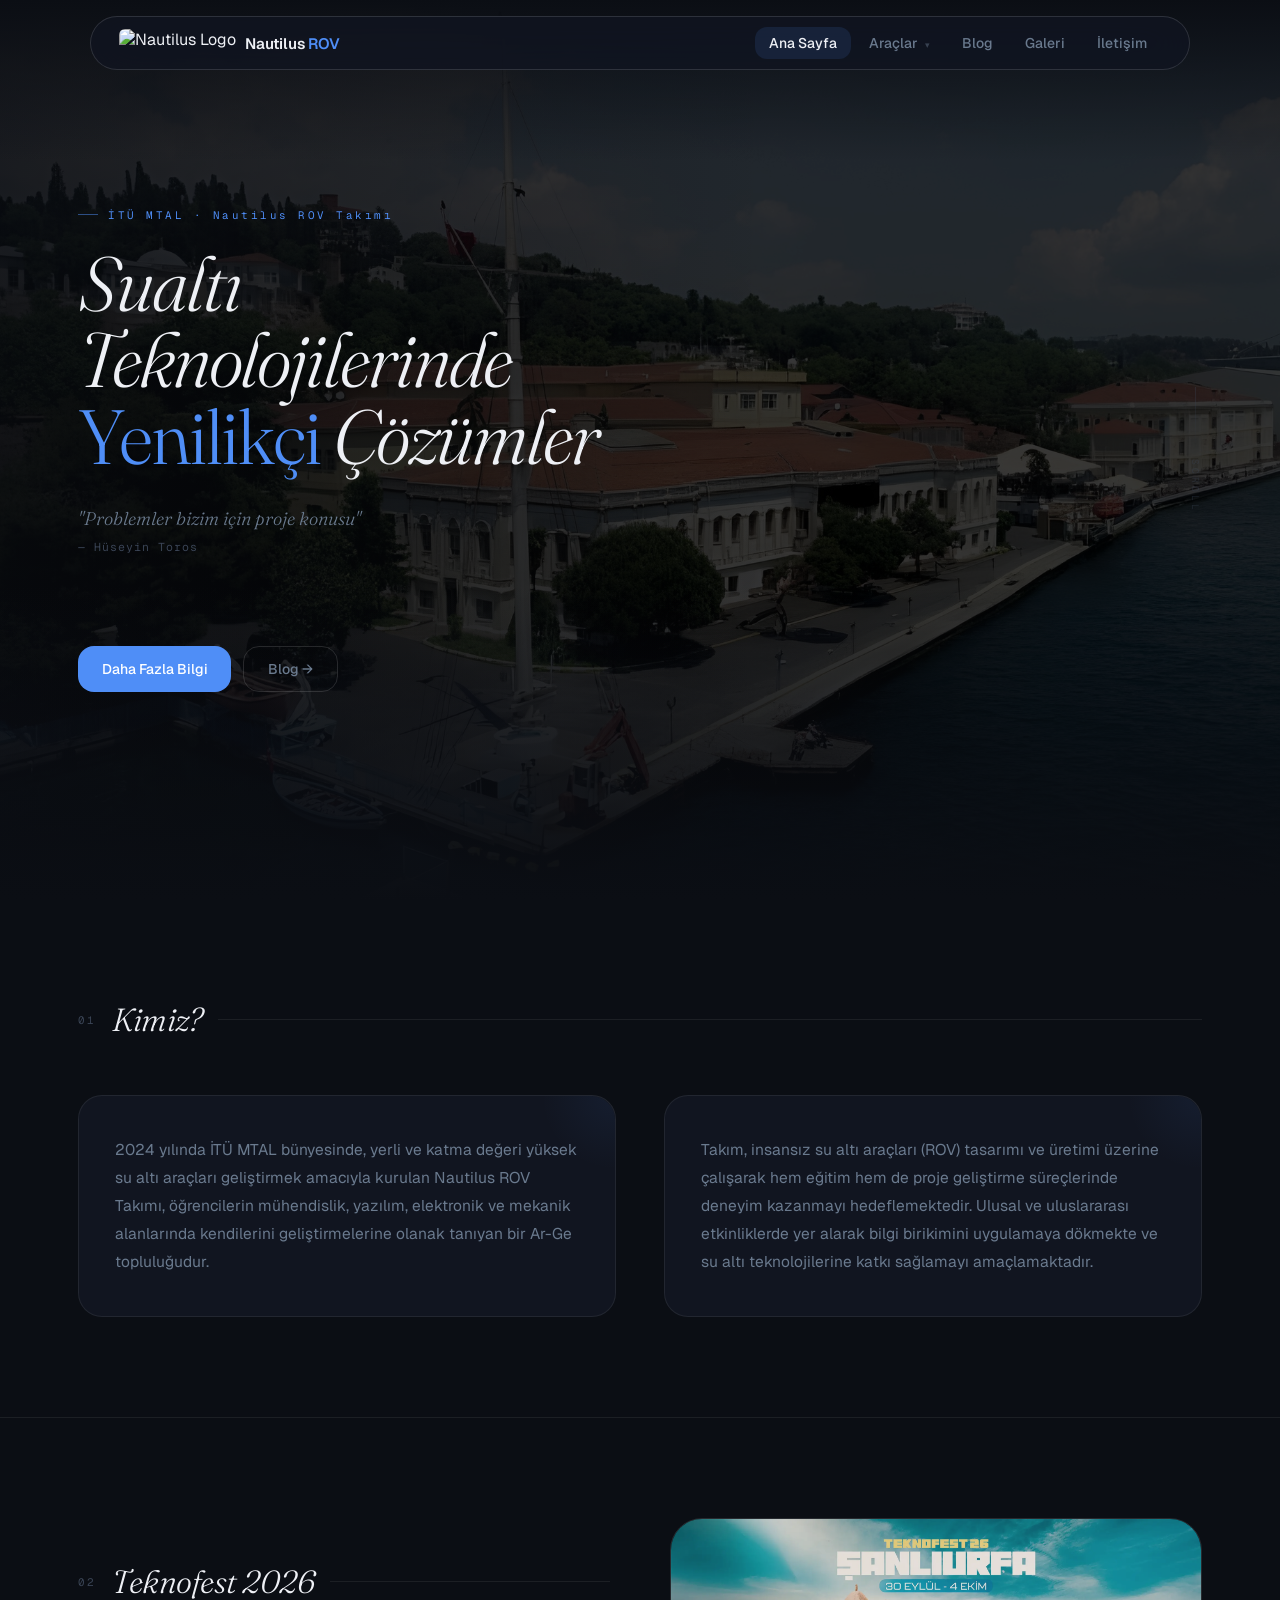
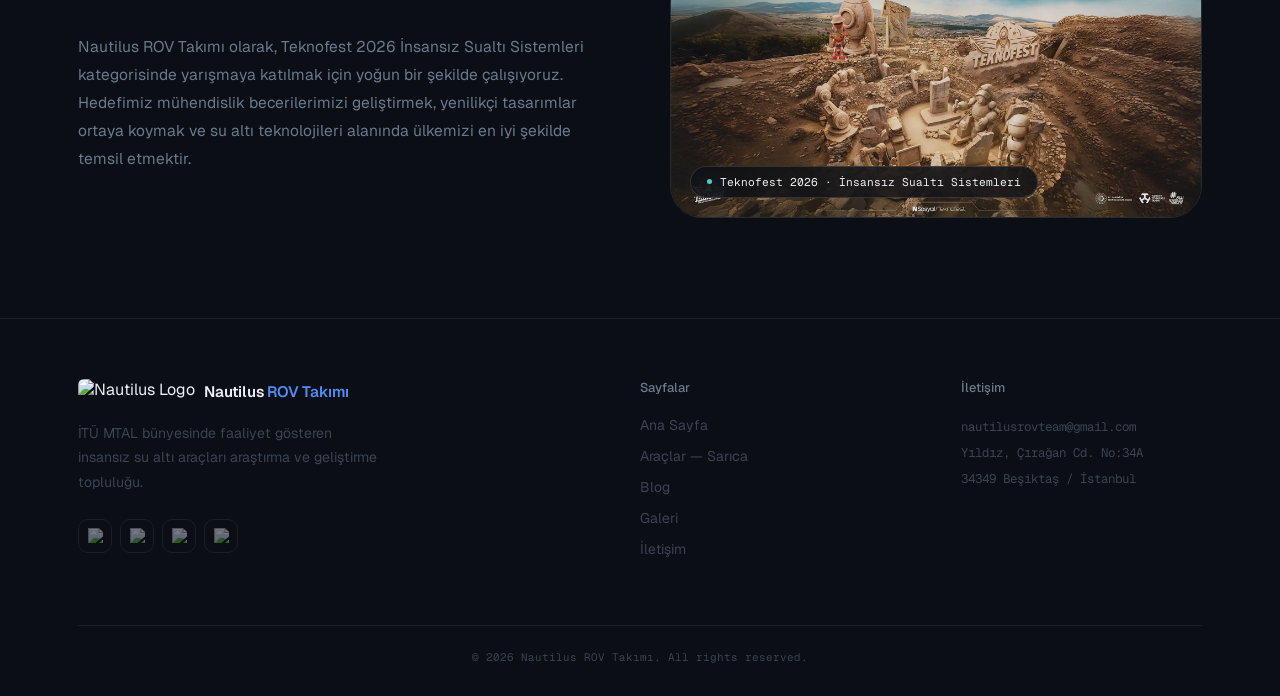
==== commit bbf9c31c: "new" ====
--- a/index.html
+++ b/index.html
@@ -4,309 +4,542 @@
     <meta charset="UTF-8">
     <meta name="viewport" content="width=device-width, initial-scale=1.0">
     <title>Nautilus ROV | Ana Sayfa</title>
-    
     <link rel="icon" href="image/logo.ico" type="image/x-icon">
-    <!-- Fontlar -->
-    <link href="https://fonts.googleapis.com/css2?family=Space+Grotesk:wght@400;600;700&family=Inter:ital,wght@0,400;0,600;1,400&display=swap" rel="stylesheet">
+    <link href="https://fonts.googleapis.com/css2?family=Fraunces:ital,opsz,wght@0,9..144,300;0,9..144,400;1,9..144,300;1,9..144,400&family=Geist:wght@300;400;500;600&family=Geist+Mono:wght@300;400;500&display=swap" rel="stylesheet">
 
     <style>
-        /* --- GENEL SIFIRLAMA --- */
+        :root {
+            --bg: #0b0e14;
+            --surface: #111520;
+            --surface2: #161b28;
+            --border: rgba(255,255,255,0.07);
+            --border-strong: rgba(255,255,255,0.13);
+            --blue: #4f8ef7;
+            --blue-dim: rgba(79,142,247,0.5);
+            --teal: #4ecdc4;
+            --text-primary: #eef0f5;
+            --text-secondary: #6a7a8e;
+            --text-dim: #3a4455;
+            --sans: 'Geist', sans-serif;
+            --serif: 'Fraunces', serif;
+            --mono: 'Geist Mono', monospace;
+            --r: 16px;
+            --r-lg: 24px;
+            --r-xl: 32px;
+        }
+
         * { margin: 0; padding: 0; box-sizing: border-box; }
-        
+        html { scroll-behavior: smooth; }
         body {
-            background-color: #030303; 
-            color: white;
-            line-height: 1.2;
+            background: var(--bg);
+            color: var(--text-primary);
+            font-family: var(--sans);
             overflow-x: hidden;
-            font-family: 'Space Grotesk', sans-serif;
-        }
-
-        /* --- HEADER & NAVİGASYON --- */
+            -webkit-font-smoothing: antialiased;
+        }
+
+        body::before {
+            content: '';
+            position: fixed;
+            width: 900px; height: 900px;
+            top: -200px; left: 50%;
+            transform: translateX(-50%);
+            background: radial-gradient(ellipse, rgba(79,142,247,0.055) 0%, transparent 65%);
+            pointer-events: none;
+            z-index: 0;
+        }
+
+        /* ─── HEADER ─── */
         header {
-            background-color: rgba(3, 3, 3, 0.8);
-            backdrop-filter: blur(15px);
-            padding: 10px 0;
-            border-bottom: 1px solid rgba(255, 255, 255, 0.05);
             position: fixed;
-            width: 100%;
-            top: 0;
-            z-index: 1000;
-        }
-
-        .header-container {
-            width: 100%;
-            padding: 0 50px;
+            top: 16px; left: 50%;
+            transform: translateX(-50%);
+            width: calc(100% - 48px);
+            max-width: 1100px;
+            z-index: 100;
+            padding: 0 28px;
+            height: 54px;
             display: flex;
+            align-items: center;
             justify-content: space-between;
+            background: rgba(17,21,32,0.75);
+            backdrop-filter: blur(24px) saturate(1.5);
+            border: 1px solid var(--border-strong);
+            border-radius: var(--r-xl);
+        }
+
+        .logo-area {
+            display: flex; align-items: center; gap: 9px;
+            text-decoration: none; color: var(--text-primary);
+        }
+        .logo-img { height: 28px; border-radius: 6px; }
+        .logo-text { font-family: var(--sans); font-size: 0.95rem; font-weight: 600; letter-spacing: -0.2px; }
+        .blue-text { color: var(--blue); }
+
+        nav ul { list-style: none; display: flex; gap: 4px; align-items: center; }
+        nav ul li { position: relative; }
+        nav ul li a {
+            text-decoration: none; color: var(--text-secondary);
+            font-family: var(--sans); font-size: 0.875rem; font-weight: 500;
+            padding: 7px 14px; border-radius: 12px;
+            transition: all 0.18s; display: block;
+        }
+        nav ul li a:hover { color: var(--text-primary); background: rgba(255,255,255,0.06); }
+        nav ul li a.active { color: var(--text-primary); background: rgba(79,142,247,0.12); }
+
+        .dropdown-menu {
+            position: absolute; top: calc(100% + 8px); left: 50%;
+            transform: translateX(-50%);
+            background: var(--surface2);
+            border: 1px solid var(--border-strong);
+            border-radius: var(--r); display: none;
+            padding: 6px; min-width: 130px;
+            box-shadow: 0 16px 40px rgba(0,0,0,0.4);
+        }
+        .dropdown::after { content: ""; position: absolute; top: 100%; left: 0; width: 100%; height: 16px; }
+        .dropdown:hover .dropdown-menu { display: block; }
+        .dropdown-item {
+            display: block; padding: 9px 14px;
+            color: var(--text-secondary); text-decoration: none;
+            font-family: var(--sans); font-size: 0.85rem; font-weight: 500;
+            border-radius: 10px; transition: 0.15s;
+        }
+        .dropdown-item:hover { background: rgba(79,142,247,0.1); color: var(--text-primary); }
+        .arrow { font-size: 9px; margin-left: 4px; opacity: 0.45; }
+
+        /* ─── MAIN ─── */
+        main { position: relative; z-index: 1; }
+
+        /* ─── HERO ─── */
+        .hero {
+            position: relative;
+            height: 100vh;
+            display: flex;
             align-items: center;
-        }
-
-        .logo-area {
-            display: flex; align-items: center; gap: 12px;
-            text-decoration: none; color: white;
-        }
-        .logo-img { height: 64px; width: auto; }
-        .logo-text { font-size: 1.4rem; font-weight: 700; }
-        .blue-text { color: #3498db; }
-
-        nav ul { list-style: none; display: flex; gap: 40px; align-items: center; }
-        nav ul li { position: relative; padding: 10px 0; }
-        
-        nav ul li a {
-            text-decoration: none; color: #999; 
-            font-weight: 600; font-size: 15px;
-            transition: 0.3s;
-        }
-        nav ul li a:hover, nav ul li a.active { color: #ffffff; }
-
-        /* SEÇİLİ SAYFA ALTI ÇİZGİSİ (DÜMDÜZ VE PÜRÜZSÜZ) */
-        nav ul li a.active {
-            color: #ffffff;
-            position: relative;
-        }
-
-        nav ul li a.active::after {
+            overflow: hidden;
+        }
+
+        .hero-bg {
+            position: absolute; inset: 0;
+            background: url('image/itumtal.jpg') no-repeat center center / cover;
+            z-index: 0;
+            filter: brightness(0.22) saturate(0.8);
+        }
+
+        /* Vignette + top fade for header clearance */
+        .hero-overlay {
+            position: absolute; inset: 0; z-index: 1;
+            background:
+                linear-gradient(to bottom, var(--bg) 0%, transparent 18%, transparent 65%, var(--bg) 100%),
+                linear-gradient(to right, rgba(11,14,20,0.6) 0%, transparent 60%);
+        }
+
+        .hero-inner {
+            position: relative; z-index: 2;
+            width: 100%; max-width: 1220px;
+            margin: 0 auto; padding: 0 48px;
+            display: grid;
+            grid-template-columns: 1fr auto;
+            gap: 60px;
+            align-items: center;
+        }
+
+        .hero-content { max-width: 640px; }
+
+        .hero-eyebrow {
+            font-family: var(--mono);
+            font-size: 0.68rem;
+            color: var(--blue);
+            letter-spacing: 2.5px;
+            margin-bottom: 24px;
+            display: flex; align-items: center; gap: 10px;
+        }
+        .hero-eyebrow::before {
             content: '';
-            position: absolute;
-            bottom: -8px; /* Yazıdan aşağı olan uzaklık */
-            left: 0;
-            width: 100%; /* Yazının tam genişliği kadar */
-            height: 3px; /* Çizgi kalınlığı */
-            background-color: #3498db; /* Senin mavi tonun */
-            border-radius: 50px; /* Uçlarının pürüzsüzce yuvarlak olması için */
-            box-shadow: 0 0 10px rgba(52, 152, 219, 0.3); /* Çok hafif bir parlama (isteğe bağlı) */
-        }
-
-        /* --- DROPDOWN --- */
-        .dropdown-menu {
-            position: absolute; top: 100%; left: 50%;
-            transform: translateX(-50%);
-            background-color: #0d0d0d;
-            min-width: 120px;
-            border: 1px solid #222; border-radius: 6px;
-            display: none; padding: 5px;
-            box-shadow: 0 5px 15px rgba(0,0,0,0.5);
-            z-index: 1100;
-        }
-        .dropdown::after { content: ""; position: absolute; top: 100%; left: 0; width: 100%; height: 20px; background: transparent; }
-        .dropdown:hover .dropdown-menu { display: block; }
-
-        .dropdown-item {
-            display: block; width: 100%; padding: 10px 15px;
-            text-align: center; color: #bbb; text-decoration: none;
-            font-size: 14px; font-weight: 600; transition: 0.2s; border-radius: 4px;
-        }
-        .dropdown-item:hover { background-color: #1a1a1a; color: #3498db; }
-        .arrow { font-size: 9px; margin-left: 5px; opacity: 0.5; }
-
-        /* --- HERO (GİRİŞ) BÖLÜMÜ --- */
-        .hero {
-            position: relative; height: 100vh; width: 100%;
-            display: flex; align-items: center; overflow: hidden;
-        }
-        
-        .hero-bg {
-            position: absolute; top: 0; left: 0; width: 100%; height: 100%;
-            background: url('image/itumtal.jpg') no-repeat center center;
-            background-size: cover; z-index: -2;
-            filter: brightness(0.3) contrast(1.1);
-        }
-        
-        .hero-overlay {
-            position: absolute; top: 0; left: 0; width: 100%; height: 100%;
-            background: linear-gradient(to bottom, #030303 0%, transparent 30%, transparent 70%, #030303 100%);
-            z-index: -1;
-        }
-
-        .hero-inner {
-            width: 100%;
-            padding: 0 50px;
+            width: 20px; height: 1px;
+            background: var(--blue-dim);
+        }
+
+        .hero-title {
+            font-family: var(--serif);
+            font-size: clamp(3rem, 6vw, 5.5rem);
+            font-weight: 300;
+            line-height: 1.0;
+            letter-spacing: -2px;
+            margin-bottom: 28px;
+            font-style: italic;
+        }
+
+        .hero-title em {
+            font-style: normal;
+            color: var(--blue);
+        }
+
+        .hero-quote {
+            font-family: var(--serif);
+            font-size: 1.15rem;
+            font-style: italic;
+            color: var(--text-secondary);
+            font-weight: 300;
+            line-height: 1.6;
+            margin-bottom: 6px;
+        }
+
+        .hero-author {
+            font-family: var(--mono);
+            font-size: 0.72rem;
+            color: var(--text-dim);
+            letter-spacing: 1px;
+            margin-bottom: 52px;
+        }
+
+        .hero-btns { display: flex; gap: 12px; }
+
+        .btn-primary {
+            display: inline-flex; align-items: center; gap: 8px;
+            background: var(--blue); color: #fff;
+            text-decoration: none; font-family: var(--sans);
+            font-size: 0.88rem; font-weight: 500;
+            padding: 13px 24px; border-radius: var(--r);
+            transition: all 0.2s; letter-spacing: -0.1px;
+        }
+        .btn-primary:hover { background: #6aa0f8; transform: translateY(-1px); }
+
+        .btn-outline {
+            display: inline-flex; align-items: center; gap: 8px;
+            border: 1px solid var(--border-strong);
+            color: var(--text-secondary); text-decoration: none;
+            font-family: var(--sans); font-size: 0.88rem; font-weight: 500;
+            padding: 13px 24px; border-radius: var(--r); transition: all 0.2s;
+        }
+        .btn-outline:hover { border-color: rgba(79,142,247,0.4); color: var(--text-primary); transform: translateY(-1px); }
+
+        /* Hero right side — scroll indicator */
+        .hero-side {
             display: flex;
             flex-direction: column;
-            gap: 50px;
-        }
-
-        @media (min-width: 1024px) {
-            .hero-inner { flex-direction: row; justify-content: space-between; align-items: center; }
-        }
-
-        .hero-content { max-width: 700px; }
-        .hero-team-name { font-size: 0.9rem; font-weight: 600; color: #3498db; letter-spacing: 3px; margin-bottom: 15px; }
-        .hero-title { font-size: clamp(2.5rem, 5vw, 3.8rem); font-weight: 700; line-height: 1.1; margin-bottom: 25px; }
-        .hero-title span { display: block; }
-        .hero-slogan { font-family: 'Inter', sans-serif; font-size: 1.3rem; font-style: italic; color: #bbb; font-weight: 500; }
-        .hero-author { font-family: 'Inter', sans-serif; font-size: 1.1rem; color: #777; font-weight: 400; margin-top: 5px; }
-
-        .hero-btns { display: flex; gap: 20px; align-items: center; }
-        .btn { padding: 16px 32px; border-radius: 10px; font-weight: 700; font-size: 16px; text-decoration: none; transition: 0.3s; display: inline-flex; align-items: center; }
-        .btn-primary { background-color: #1a3557; color: #8bb4ff; border: 1px solid rgba(52, 152, 219, 0.2); }
-        .btn-primary:hover { background-color: #244a7a; transform: translateY(-3px); }
-        .btn-outline { background-color: rgba(255, 255, 255, 0.08); color: #ccc; border: 1px solid rgba(255, 255, 255, 0.1); }
-        .btn-outline:hover { background-color: rgba(255, 255, 255, 0.15); color: #fff; transform: translateY(-3px); }
-        .arrow-icon { margin-left: 10px; transition: 0.3s; }
-        .btn-outline:hover .arrow-icon { transform: translateX(5px); }
-
-        /* --- İÇERİK BÖLÜMLERİ --- */
-        section.content-section {
-            padding: 100px 0;
-            background-color: #030303;
-        }
-
-        .standard-container {
+            align-items: center;
+            gap: 12px;
+            opacity: 0.35;
+        }
+        .hero-side span {
+            font-family: var(--mono);
+            font-size: 0.6rem;
+            letter-spacing: 3px;
+            writing-mode: vertical-rl;
+            color: var(--text-dim);
+        }
+        .hero-side-line {
+            width: 1px; height: 60px;
+            background: linear-gradient(to bottom, var(--text-dim), transparent);
+        }
+
+        /* ─── CONTAINER ─── */
+        .container {
+            max-width: 1220px;
+            margin: 0 auto;
+            padding: 0 48px;
+        }
+
+        /* ─── SECTION SHARED ─── */
+        .section { padding: 100px 0; position: relative; z-index: 1; }
+
+        .section-header {
+            display: flex; align-items: center; gap: 16px;
+            margin-bottom: 56px;
+        }
+        .section-eyebrow {
+            font-family: var(--mono); font-size: 0.68rem;
+            color: var(--text-dim); letter-spacing: 2px;
+        }
+        .section-title {
+            font-family: var(--serif); font-size: 2rem;
+            font-weight: 300; letter-spacing: -0.5px;
+            color: var(--text-primary); font-style: italic;
+        }
+        .section-line { flex: 1; height: 1px; background: var(--border); }
+
+        /* ─── ABOUT ─── */
+        .about-grid {
+            display: grid;
+            grid-template-columns: 1fr 1fr;
+            gap: 48px;
+        }
+
+        .about-card {
+            background: var(--surface);
+            border: 1px solid var(--border);
+            border-radius: var(--r-lg);
+            padding: 40px 36px;
+            position: relative;
+            overflow: hidden;
+            transition: border-color 0.25s;
+        }
+        .about-card:hover { border-color: var(--border-strong); }
+
+        .about-card::before {
+            content: '';
+            position: absolute; top: 0; right: 0;
+            width: 80px; height: 80px;
+            background: radial-gradient(circle at top right, rgba(79,142,247,0.07), transparent 65%);
+            border-radius: 0 var(--r-lg) 0 0;
+        }
+
+        .about-card p {
+            font-family: var(--sans);
+            font-size: 0.97rem;
+            font-weight: 400;
+            color: var(--text-secondary);
+            line-height: 1.8;
+        }
+
+        /* ─── COMPETITION ─── */
+        .comp-section { border-top: 1px solid var(--border); }
+
+        .comp-grid {
+            display: grid;
+            grid-template-columns: 1fr 1fr;
+            gap: 60px;
+            align-items: center;
+        }
+
+        .comp-text-block { }
+
+        .comp-text-block p {
+            font-family: var(--sans);
+            font-size: 0.97rem;
+            font-weight: 400;
+            color: var(--text-secondary);
+            line-height: 1.8;
+        }
+
+        .comp-image-wrap {
+            position: relative;
+        }
+
+        .comp-image-wrap img {
             width: 100%;
-            padding: 0 50px;
-            max-width: 1400px;
-            margin: 0 auto;
-        }
-
-        .section-tag { color: #3498db; font-size: 0.75rem; font-weight: 700; letter-spacing: 2px; margin-bottom: 8px; text-transform: uppercase; }
-        .section-title { font-size: 2.8rem; font-weight: 700; margin-bottom: 12px; color: #fff; }
-        .section-line { width: 50px; height: 2px; background-color: #3498db; margin-bottom: 40px; }
-
-        .about-grid { display: grid; grid-template-columns: 1fr 1fr; gap: 60px; color: #777; font-family: 'Inter', sans-serif; font-size: 1.05rem; line-height: 1.8; }
-        .competition-flex { display: flex; align-items: center; gap: 60px; }
-        .comp-text { flex: 1; }
-        .comp-text p { color: #777; font-family: 'Inter', sans-serif; font-size: 1.05rem; line-height: 1.8; }
-        .comp-image { flex: 1; }
-        .comp-image img { width: 100%; height: auto; border-radius: 15px; box-shadow: 0 20px 40px rgba(0,0,0,0.5); }
-
-        /* --- FOOTER --- */
-        .footer-section {
-            background-color: #050505;
-            padding: 80px 0 30px 0;
-            border-top: 1px solid rgba(255, 255, 255, 0.05);
-            margin-top: 50px;
+            height: auto;
+            border-radius: var(--r-xl);
+            display: block;
+            border: 1px solid var(--border-strong);
+            filter: brightness(0.9) saturate(0.85);
+        }
+
+        /* Floating label on image */
+        .comp-badge {
+            position: absolute;
+            bottom: 20px; left: 20px;
+            background: rgba(11,14,20,0.8);
+            border: 1px solid var(--border-strong);
+            border-radius: 20px;
+            padding: 8px 16px;
+            font-family: var(--mono);
+            font-size: 0.7rem;
+            color: var(--text-primary);
+            backdrop-filter: blur(12px);
+            display: flex; align-items: center; gap: 8px;
+        }
+        .comp-badge .dot {
+            width: 5px; height: 5px;
+            border-radius: 50%;
+            background: var(--teal);
+        }
+
+        /* ─── FOOTER ─── */
+        footer {
+            border-top: 1px solid var(--border);
+            padding: 60px 0 32px;
+            position: relative; z-index: 1;
         }
 
         .footer-grid {
             display: grid;
             grid-template-columns: 2fr 1fr 1fr;
             gap: 80px;
-            align-items: flex-start;
-        }
-
-        .footer-logo-area { display: flex; align-items: center; gap: 12px; text-decoration: none; color: white; height: 24px; margin-bottom: 25px; }
-        .footer-logo-img { height: 32px; width: auto; }
-        .footer-title { color: #fff; font-size: 0.9rem; font-weight: 700; letter-spacing: 1px; margin-bottom: 25px; text-transform: uppercase; height: 24px; display: flex; align-items: center; }
-        .footer-description { color: #666; font-size: 0.95rem; line-height: 1.6; margin-bottom: 25px; max-width: 350px; font-family: 'Inter', sans-serif; }
-        
-        .social-icons { display: flex; gap: 12px; }
-        .social-icons a { width: 40px; height: 40px; display: flex; align-items: center; justify-content: center; border: 1px solid #222; border-radius: 8px; transition: 0.3s; }
-        .social-icons a:hover { border-color: #3498db; background-color: rgba(52, 152, 219, 0.05); }
-        .social-icons img { width: 20px; height: 20px; opacity: 0.6; transition: 0.3s; }
-        
+            margin-bottom: 56px;
+        }
+
+        .footer-logo-area {
+            display: flex; align-items: center; gap: 9px;
+            text-decoration: none; color: var(--text-primary);
+            margin-bottom: 16px;
+        }
+        .footer-logo-img { height: 26px; border-radius: 6px; }
+
+        .footer-desc {
+            font-family: var(--sans); font-size: 0.88rem; font-weight: 400;
+            color: var(--text-dim); line-height: 1.75;
+            max-width: 300px; margin-bottom: 24px;
+        }
+
+        .social-row { display: flex; gap: 8px; }
+        .social-btn {
+            width: 34px; height: 34px;
+            border: 1px solid var(--border); border-radius: 10px;
+            display: flex; align-items: center; justify-content: center;
+            transition: 0.2s; text-decoration: none;
+        }
+        .social-btn:hover { border-color: var(--border-strong); background: var(--surface); }
+        .social-btn img { width: 15px; height: 15px; opacity: 0.45; }
+
+        .footer-col-title {
+            font-family: var(--sans); font-size: 0.8rem;
+            color: var(--text-secondary); font-weight: 500;
+            margin-bottom: 18px;
+        }
+
         .footer-links { list-style: none; }
-        .footer-links li { margin-bottom: 12px; }
-        .footer-links a { color: #666; text-decoration: none; font-size: 0.95rem; transition: 0.3s; font-family: 'Inter', sans-serif; }
-        .footer-links a:hover { color: #3498db; padding-left: 5px; }
-        
-        .footer-contact { list-style: none; color: #666; font-size: 0.95rem; line-height: 1.8; font-family: 'Inter', sans-serif; }
-        .footer-bottom { margin-top: 60px; padding-top: 30px; border-top: 1px solid rgba(255, 255, 255, 0.05); text-align: center; }
-        .footer-bottom p { color: #444; font-size: 0.85rem; font-family: 'Inter', sans-serif; }
-
-        @media (max-width: 900px) {
-            .about-grid, .competition-flex { flex-direction: column; grid-template-columns: 1fr; gap: 30px; }
-            .header-container, .hero-inner, .standard-container { padding: 0 30px; }
+        .footer-links li { margin-bottom: 10px; }
+        .footer-links a {
+            color: var(--text-dim); text-decoration: none;
+            font-family: var(--sans); font-size: 0.875rem; font-weight: 400;
+            transition: color 0.18s;
+        }
+        .footer-links a:hover { color: var(--text-secondary); }
+
+        .footer-contact {
+            list-style: none; font-family: var(--mono);
+            font-size: 0.78rem; color: var(--text-dim); line-height: 2.1;
+        }
+
+        .footer-bottom {
+            border-top: 1px solid var(--border);
+            padding-top: 24px; display: flex; justify-content: center;
+        }
+        .footer-bottom p {
+            font-family: var(--mono); font-size: 0.68rem; color: var(--text-dim);
+        }
+
+        /* ─── RESPONSIVE ─── */
+        @media (max-width: 1024px) {
+            .hero-inner { grid-template-columns: 1fr; }
+            .hero-side { display: none; }
+            .about-grid, .comp-grid { grid-template-columns: 1fr; gap: 32px; }
             .footer-grid { grid-template-columns: 1fr; gap: 40px; }
+        }
+
+        @media (max-width: 640px) {
+            header { top: 12px; width: calc(100% - 32px); padding: 0 20px; }
+            .hero-inner, .container { padding: 0 24px; }
+            nav ul { gap: 2px; }
         }
     </style>
 </head>
 <body>
 
-    <!-- HEADER -->
     <header>
-        <div class="header-container">
-            <a href="index.html" class="logo-area">
-                <img src="image/logo.png" alt="Nautilus Logo" class="logo-img">
-                <span class="logo-text">Nautilus <span class="blue-text">ROV</span></span>
-            </a>
-            <nav>
-                <ul>
-                    <li><a href="index.html" class="active">Ana Sayfa</a></li>
-                    <li class="dropdown">
-                        <a href="#">Araçlar <span class="arrow">▼</span></a>
-                        <div class="dropdown-menu">
-                            <a href="sarica.html" class="dropdown-item">Sarıca</a>
+        <a href="index.html" class="logo-area">
+            <img src="image/logo.png" alt="Nautilus Logo" class="logo-img">
+            <span class="logo-text">Nautilus <span class="blue-text">ROV</span></span>
+        </a>
+        <nav>
+            <ul>
+                <li><a href="index.html" class="active">Ana Sayfa</a></li>
+                <li class="dropdown">
+                    <a href="#">Araçlar <span class="arrow">▾</span></a>
+                    <div class="dropdown-menu">
+                        <a href="sarica.html" class="dropdown-item">Sarıca</a>
+                    </div>
+                </li>
+                <li><a href="blog.html">Blog</a></li>
+                <li><a href="gallery.html">Galeri</a></li>
+                <li><a href="contact.html">İletişim</a></li>
+            </ul>
+        </nav>
+    </header>
+
+    <main>
+
+        <!-- HERO -->
+        <section class="hero">
+            <div class="hero-bg"></div>
+            <div class="hero-overlay"></div>
+            <div class="hero-inner">
+                <div class="hero-content">
+                    <div class="hero-eyebrow">İTÜ MTAL · Nautilus ROV Takımı</div>
+                    <h1 class="hero-title">
+                        Sualtı<br>
+                        Teknolojilerinde<br>
+                        <em>Yenilikçi</em> Çözümler
+                    </h1>
+                    <p class="hero-quote">"Problemler bizim için proje konusu"</p>
+                    <p class="hero-author">— Hüseyin Toros</p>
+                    <div style="height:40px"></div>
+                    <div class="hero-btns">
+                        <a href="contact.html" class="btn-primary">Daha Fazla Bilgi</a>
+                        <a href="blog.html" class="btn-outline">Blog →</a>
+                    </div>
+                </div>
+                <div class="hero-side">
+                    <div class="hero-side-line"></div>
+                    <span>SCROLL</span>
+                </div>
+            </div>
+        </section>
+
+        <!-- HAKKIMIZDA -->
+        <section class="section">
+            <div class="container">
+                <div class="section-header">
+                    <span class="section-eyebrow">01</span>
+                    <h2 class="section-title">Kimiz?</h2>
+                    <div class="section-line"></div>
+                </div>
+                <div class="about-grid">
+                    <div class="about-card">
+                        <p>2024 yılında İTÜ MTAL bünyesinde, yerli ve katma değeri yüksek su altı araçları geliştirmek amacıyla kurulan Nautilus ROV Takımı, öğrencilerin mühendislik, yazılım, elektronik ve mekanik alanlarında kendilerini geliştirmelerine olanak tanıyan bir Ar-Ge topluluğudur.</p>
+                    </div>
+                    <div class="about-card">
+                        <p>Takım, insansız su altı araçları (ROV) tasarımı ve üretimi üzerine çalışarak hem eğitim hem de proje geliştirme süreçlerinde deneyim kazanmayı hedeflemektedir. Ulusal ve uluslararası etkinliklerde yer alarak bilgi birikimini uygulamaya dökmekte ve su altı teknolojilerine katkı sağlamayı amaçlamaktadır.</p>
+                    </div>
+                </div>
+            </div>
+        </section>
+
+        <!-- YARIŞMA -->
+        <section class="section comp-section">
+            <div class="container">
+                <div class="comp-grid">
+                    <div class="comp-text-block">
+                        <div class="section-header" style="margin-bottom: 32px;">
+                            <span class="section-eyebrow">02</span>
+                            <h2 class="section-title">Teknofest 2026</h2>
+                            <div class="section-line"></div>
                         </div>
-                    </li>
-                    <li><a href="blog.html">Blog</a></li>
-                    <li><a href="gallery.html">Galeri</a></li>
-                    <li><a href="contact.html">İletişim</a></li>
-                </ul>
-            </nav>
-        </div>
-    </header>
-
-    <!-- HERO SECTION -->
-    <section class="hero">
-        <div class="hero-bg"></div>
-        <div class="hero-overlay"></div>
-        <div class="hero-inner">
-            <div class="hero-content">
-                <div class="hero-team-name">İTÜ MTAL — NAUTILUS ROV TAKIMI</div>
-                <h1 class="hero-title">
-                    <span>Sualtı Teknolojilerinde</span>
-                    <span>Yenilikçi Çözümler</span>
-                </h1>
-                <p class="hero-slogan">"Problemler bizim için proje konusu"</p>
-                <p class="hero-author">-Hüseyin Toros</p>
+                        <p>Nautilus ROV Takımı olarak, Teknofest 2026 İnsansız Sualtı Sistemleri kategorisinde yarışmaya katılmak için yoğun bir şekilde çalışıyoruz. Hedefimiz mühendislik becerilerimizi geliştirmek, yenilikçi tasarımlar ortaya koymak ve su altı teknolojileri alanında ülkemizi en iyi şekilde temsil etmektir.</p>
+                    </div>
+                    <div class="comp-image-wrap">
+                        <img src="image/teknofest.jpg" alt="Teknofest Hazırlık">
+                        <div class="comp-badge">
+                            <span class="dot"></span>
+                            Teknofest 2026 · İnsansız Sualtı Sistemleri
+                        </div>
+                    </div>
+                </div>
             </div>
-            <div class="hero-btns">
-                <a href="contact.html" class="btn btn-primary">Daha Fazla Bilgi</a>
-                <a href="blog.html" class="btn btn-outline">Blog <span class="arrow-icon">→</span></a>
-            </div>
-        </div>
-    </section>
-
-    <!-- HAKKIMIZDA BÖLÜMÜ -->
-    <section class="content-section">
-        <div class="standard-container">
-            <div class="section-tag">HAKKIMIZDA</div>
-            <h2 class="section-title">Kimiz?</h2>
-            <div class="section-line"></div>
-            <div class="about-grid">
-                <p>2024 yılında İTÜ MTAL bünyesinde, yerli ve katma değeri yüksek su altı araçları geliştirmek amacıyla kurulan Nautilus ROV Takımı, öğrencilerin mühendislik, yazılım, elektronik ve mekanik alanlarında kendilerini geliştirmelerine olanak tanıyan bir Ar-Ge topluluğudur.</p>
-                <p>Takım, insansız su altı araçları (ROV) tasarımı ve üretimi üzerine çalışarak hem eğitim hem de proje geliştirme süreçlerinde deneyim kazanmayı hedefmektedir. Ulusal ve uluslararası etkinliklerde yer alarak bilgi birikimini uygulamaya dökmekte ve su altı teknolojilerine katkı sağlamayı amaçlamaktadır.</p>
-            </div>
-        </div>
-    </section>
-
-    <!-- YARIŞMA BÖLÜMÜ -->
-    <section class="content-section">
-        <div class="standard-container">
-            <div class="competition-flex">
-                <div class="comp-text">
-                    <div class="section-tag">YARIŞMA</div>
-                    <h2 class="section-title">Teknofest 2026</h2>
-                    <div class="section-line"></div>
-                    <p>Nautilus ROV Takımı olarak, Teknofest 2026 İnsansız Sualtı Sistemleri kategorisinde yarışmaya katılmak için yoğun bir şekilde çalışıyoruz. Bu süreçte hedefimiz, mühendislik becerilerimizi daha da geliştirmek, yenilikçi tasarımlar ortaya koymak ve su altı teknolojileri alanında ülkemizi en iyi şekilde temsil etmektir.</p>
-                </div>
-                <div class="comp-image">
-                    <img src="image/teknofest.jpg" alt="Teknofest Hazırlık">
-                </div>
-            </div>
-        </div>
-    </section>
-
-    <!-- FOOTER -->
-    <footer class="footer-section">
-        <div class="standard-container">
+        </section>
+
+    </main>
+
+    <footer>
+        <div class="container">
             <div class="footer-grid">
-                <div class="footer-col">
-                    <div class="footer-logo-area">
+                <div>
+                    <a href="index.html" class="footer-logo-area">
                         <img src="image/logo.png" alt="Nautilus Logo" class="footer-logo-img">
                         <span class="logo-text">Nautilus <span class="blue-text">ROV Takımı</span></span>
-                    </div>
-                    <p class="footer-description">İTÜ MTAL bünyesinde faaliyet gösteren insansız su altı araçları araştırma ve geliştirme topluluğu.</p>
-                    <div class="social-icons">
-                        <a href="https://www.instagram.com/nautilusrovteam/"><img src="image/bot-contacts/instagram.png" alt="Instagram"></a>
-                        <a href="https://github.com/itumtal-nautilusrov/"><img src="image/bot-contacts/github.png" alt="GitHub"></a>
-                        <a href="https://www.linkedin.com/company/nautilusrov/"><img src="image/bot-contacts/linkedin.png" alt="LinkedIn"></a>
-                        <a href="mailto:nautilusrovteam@gmail.com"><img src="image/bot-contacts/mail.png" alt="Mail"></a>
-                    </div>
-                </div>
-                <div class="footer-col">
-                    <h4 class="footer-title">SAYFALAR</h4>
+                    </a>
+                    <p class="footer-desc">İTÜ MTAL bünyesinde faaliyet gösteren insansız su altı araçları araştırma ve geliştirme topluluğu.</p>
+                    <div class="social-row">
+                        <a href="https://www.instagram.com/nautilusrovteam/" class="social-btn"><img src="image/bot-contacts/instagram.png" alt="Instagram"></a>
+                        <a href="https://github.com/itumtal-nautilusrov/" class="social-btn"><img src="image/bot-contacts/github.png" alt="GitHub"></a>
+                        <a href="https://www.linkedin.com/company/nautilusrov/" class="social-btn"><img src="image/bot-contacts/linkedin.png" alt="LinkedIn"></a>
+                        <a href="mailto:nautilusrovteam@gmail.com" class="social-btn"><img src="image/bot-contacts/mail.png" alt="Mail"></a>
+                    </div>
+                </div>
+                <div>
+                    <h4 class="footer-col-title">Sayfalar</h4>
                     <ul class="footer-links">
                         <li><a href="index.html">Ana Sayfa</a></li>
                         <li><a href="sarica.html">Araçlar — Sarıca</a></li>
@@ -315,8 +548,8 @@
                         <li><a href="contact.html">İletişim</a></li>
                     </ul>
                 </div>
-                <div class="footer-col">
-                    <h4 class="footer-title">İLETİŞİM</h4>
+                <div>
+                    <h4 class="footer-col-title">İletişim</h4>
                     <ul class="footer-contact">
                         <li>nautilusrovteam@gmail.com</li>
                         <li>Yıldız, Çırağan Cd. No:34A</li>
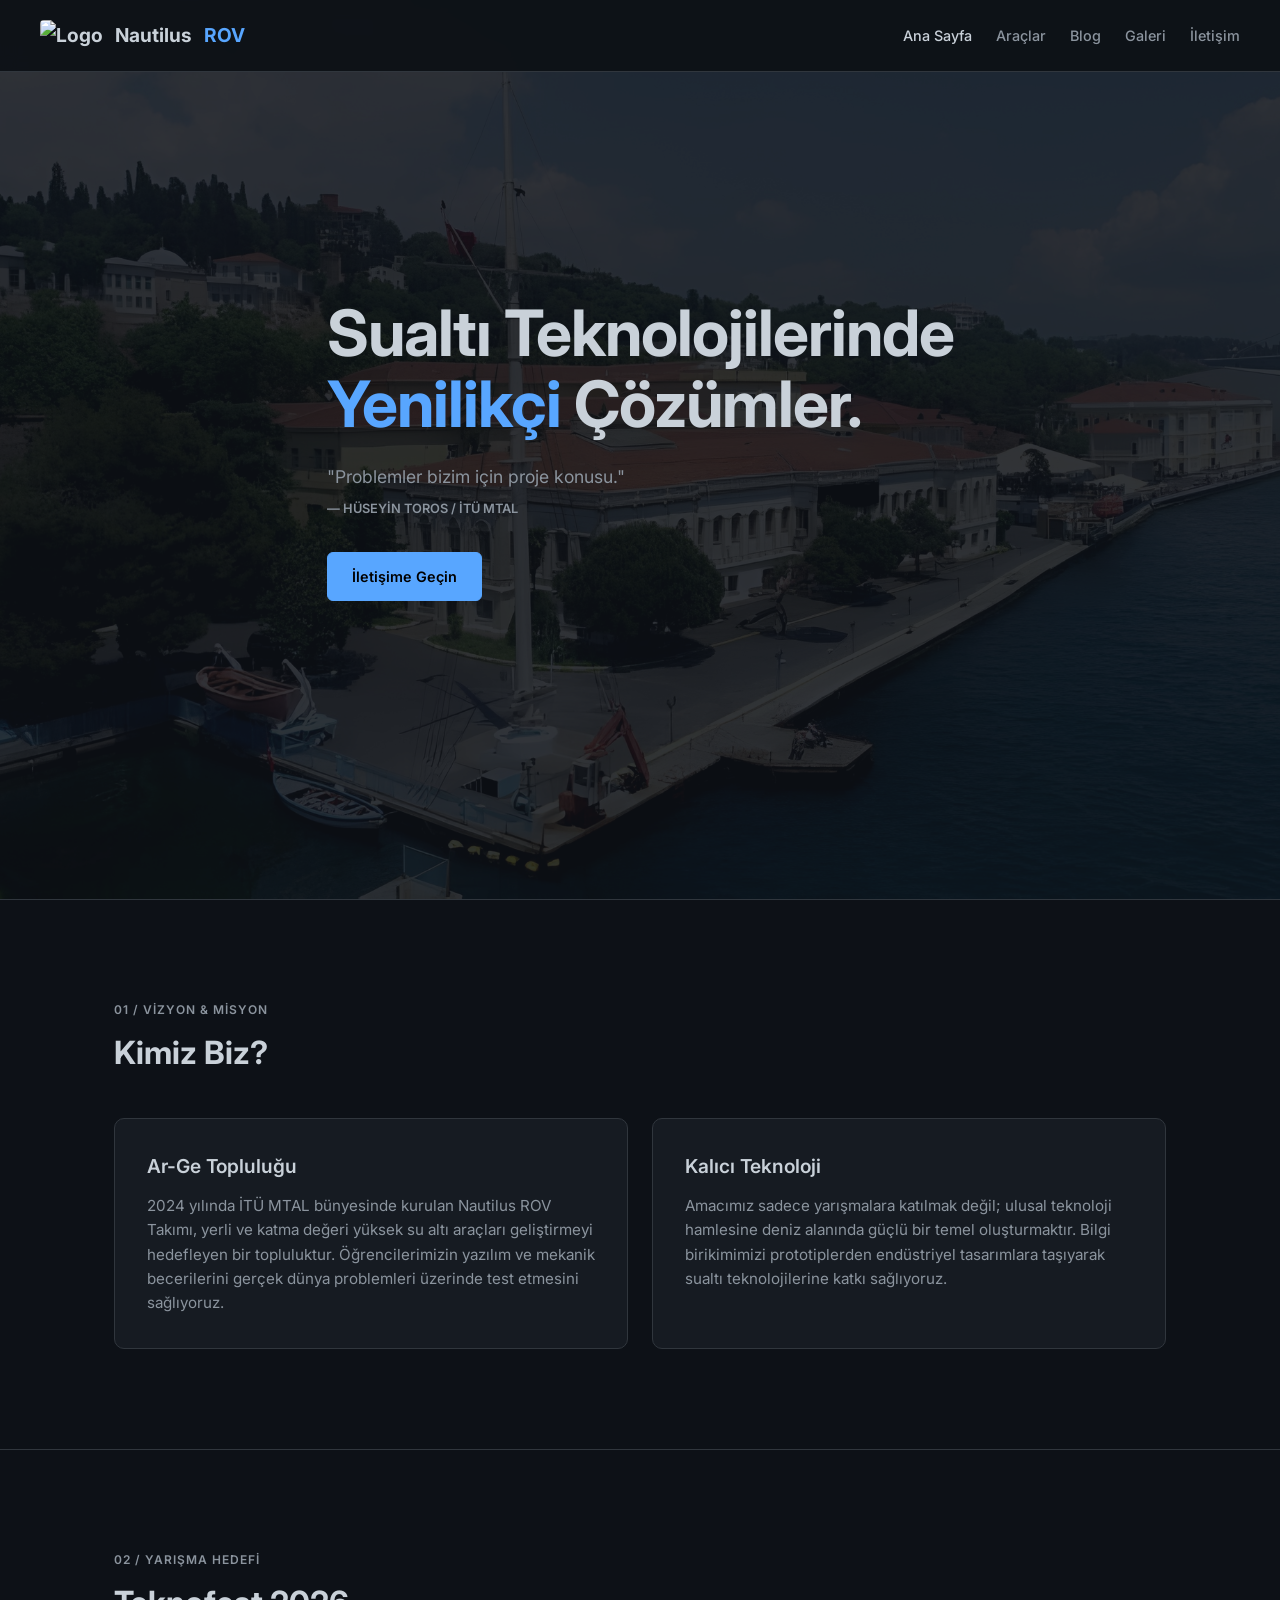
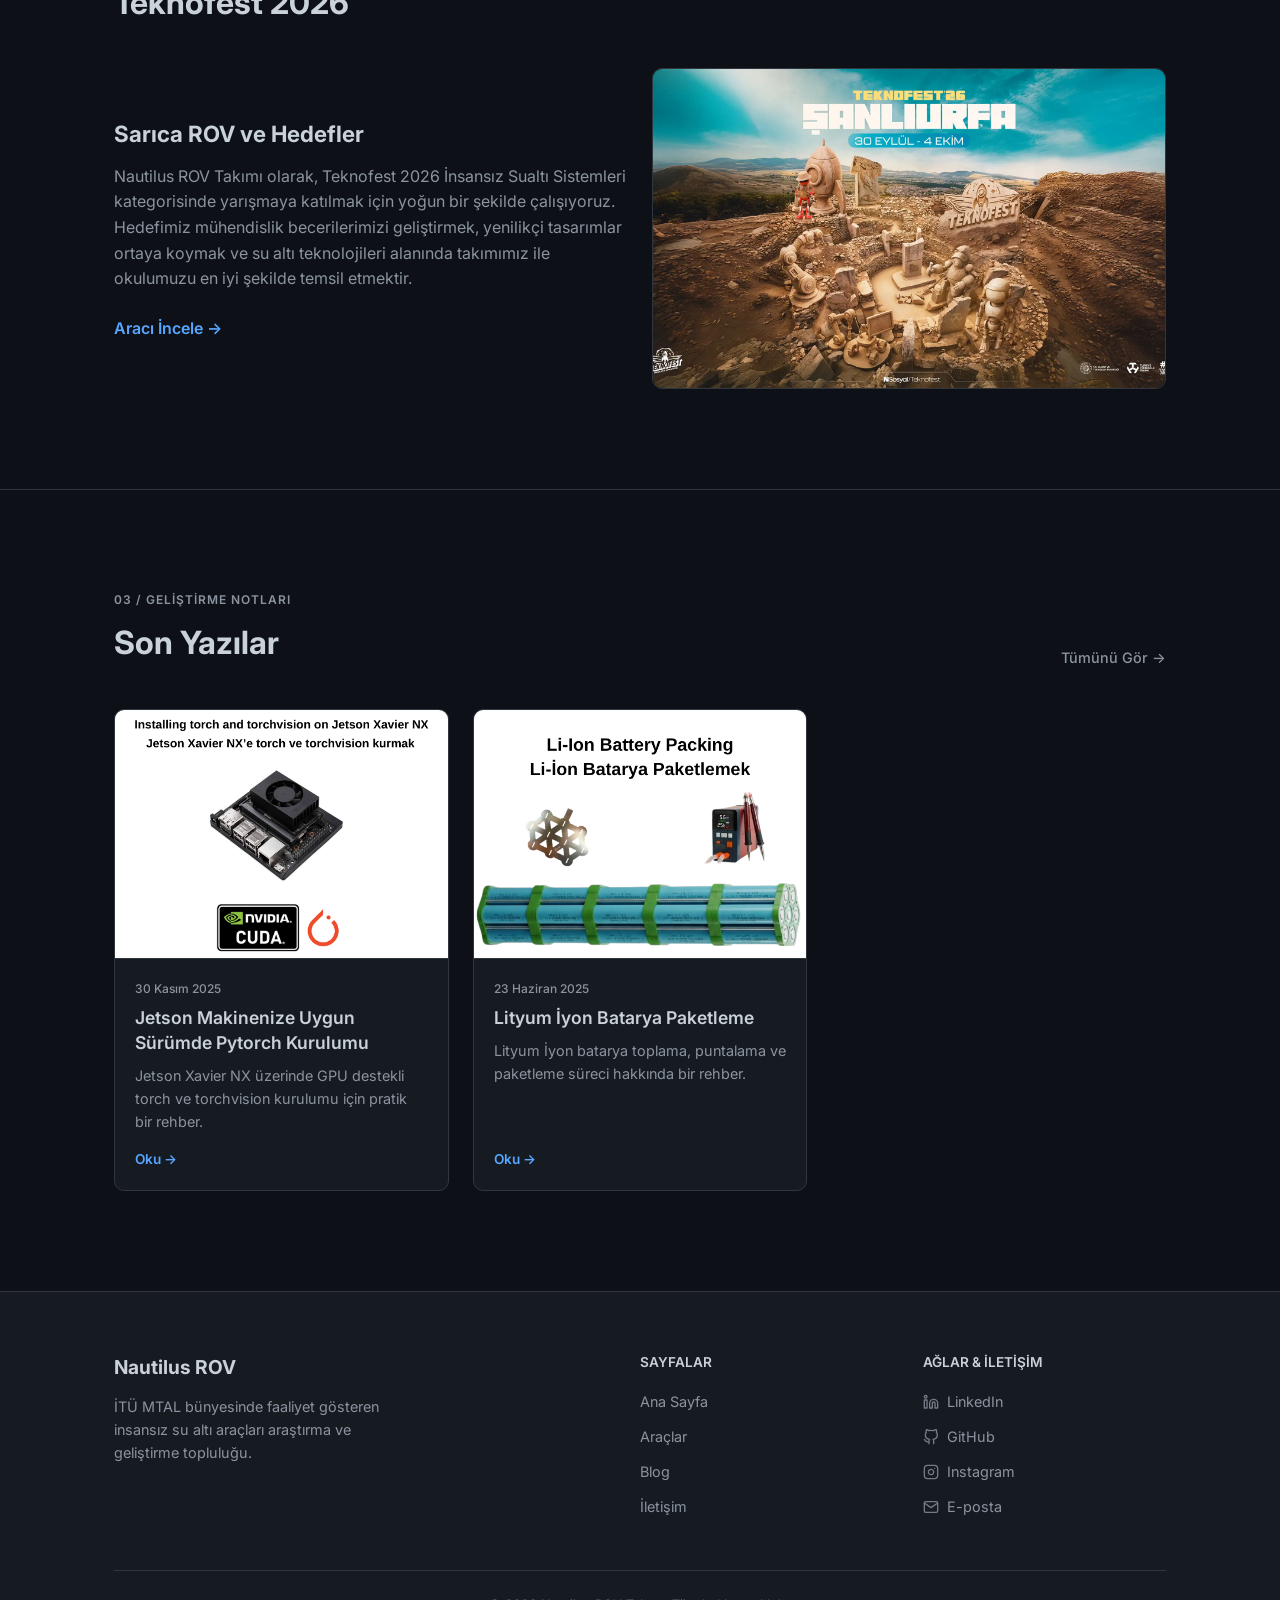
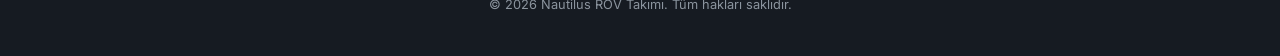
==== commit 969e4188: "next" ====
--- a/index.html
+++ b/index.html
@@ -5,443 +5,95 @@
     <meta name="viewport" content="width=device-width, initial-scale=1.0">
     <title>Nautilus ROV | Ana Sayfa</title>
     <link rel="icon" href="image/logo.ico" type="image/x-icon">
-    <link href="https://fonts.googleapis.com/css2?family=Fraunces:ital,opsz,wght@0,9..144,300;0,9..144,400;1,9..144,300;1,9..144,400&family=Geist:wght@300;400;500;600&family=Geist+Mono:wght@300;400;500&display=swap" rel="stylesheet">
+    <link href="https://fonts.googleapis.com/css2?family=Inter:wght@400;500;600;700&display=swap" rel="stylesheet">
 
     <style>
         :root {
-            --bg: #0b0e14;
-            --surface: #111520;
-            --surface2: #161b28;
-            --border: rgba(255,255,255,0.07);
-            --border-strong: rgba(255,255,255,0.13);
-            --blue: #4f8ef7;
-            --blue-dim: rgba(79,142,247,0.5);
-            --teal: #4ecdc4;
-            --text-primary: #eef0f5;
-            --text-secondary: #6a7a8e;
-            --text-dim: #3a4455;
-            --sans: 'Geist', sans-serif;
-            --serif: 'Fraunces', serif;
-            --mono: 'Geist Mono', monospace;
-            --r: 16px;
-            --r-lg: 24px;
-            --r-xl: 32px;
+            --bg: #0d1117; --surface: #161b22; --border: #30363d; --blue: #58a6ff;
+            --text-primary: #c9d1d9; --text-secondary: #8b949e; --sans: 'Inter', sans-serif;
+            --r: 6px; --r-lg: 10px;
         }
 
         * { margin: 0; padding: 0; box-sizing: border-box; }
         html { scroll-behavior: smooth; }
-        body {
-            background: var(--bg);
-            color: var(--text-primary);
-            font-family: var(--sans);
-            overflow-x: hidden;
-            -webkit-font-smoothing: antialiased;
+        body { background: var(--bg); color: var(--text-primary); font-family: var(--sans); -webkit-font-smoothing: antialiased; line-height: 1.6; }
+        a { text-decoration: none; transition: 0.2s; }
+
+        header {
+            position: fixed; top: 0; left: 0; width: 100%; z-index: 100;
+            height: 72px; padding: 0 40px; display: flex; align-items: center; justify-content: space-between;
+            background: rgba(13, 17, 23, 0.95); border-bottom: 1px solid var(--border);
+            backdrop-filter: blur(8px);
         }
-
-        body::before {
-            content: '';
-            position: fixed;
-            width: 900px; height: 900px;
-            top: -200px; left: 50%;
-            transform: translateX(-50%);
-            background: radial-gradient(ellipse, rgba(79,142,247,0.055) 0%, transparent 65%);
-            pointer-events: none;
-            z-index: 0;
-        }
-
-        /* ─── HEADER ─── */
-        header {
-            position: fixed;
-            top: 16px; left: 50%;
-            transform: translateX(-50%);
-            width: calc(100% - 48px);
-            max-width: 1100px;
-            z-index: 100;
-            padding: 0 28px;
-            height: 54px;
-            display: flex;
-            align-items: center;
-            justify-content: space-between;
-            background: rgba(17,21,32,0.75);
-            backdrop-filter: blur(24px) saturate(1.5);
-            border: 1px solid var(--border-strong);
-            border-radius: var(--r-xl);
-        }
-
-        .logo-area {
-            display: flex; align-items: center; gap: 9px;
-            text-decoration: none; color: var(--text-primary);
-        }
-        .logo-img { height: 28px; border-radius: 6px; }
-        .logo-text { font-family: var(--sans); font-size: 0.95rem; font-weight: 600; letter-spacing: -0.2px; }
-        .blue-text { color: var(--blue); }
-
-        nav ul { list-style: none; display: flex; gap: 4px; align-items: center; }
-        nav ul li { position: relative; }
-        nav ul li a {
-            text-decoration: none; color: var(--text-secondary);
-            font-family: var(--sans); font-size: 0.875rem; font-weight: 500;
-            padding: 7px 14px; border-radius: 12px;
-            transition: all 0.18s; display: block;
-        }
-        nav ul li a:hover { color: var(--text-primary); background: rgba(255,255,255,0.06); }
-        nav ul li a.active { color: var(--text-primary); background: rgba(79,142,247,0.12); }
-
-        .dropdown-menu {
-            position: absolute; top: calc(100% + 8px); left: 50%;
-            transform: translateX(-50%);
-            background: var(--surface2);
-            border: 1px solid var(--border-strong);
-            border-radius: var(--r); display: none;
-            padding: 6px; min-width: 130px;
-            box-shadow: 0 16px 40px rgba(0,0,0,0.4);
-        }
-        .dropdown::after { content: ""; position: absolute; top: 100%; left: 0; width: 100%; height: 16px; }
-        .dropdown:hover .dropdown-menu { display: block; }
-        .dropdown-item {
-            display: block; padding: 9px 14px;
-            color: var(--text-secondary); text-decoration: none;
-            font-family: var(--sans); font-size: 0.85rem; font-weight: 500;
-            border-radius: 10px; transition: 0.15s;
-        }
-        .dropdown-item:hover { background: rgba(79,142,247,0.1); color: var(--text-primary); }
-        .arrow { font-size: 9px; margin-left: 4px; opacity: 0.45; }
-
-        /* ─── MAIN ─── */
-        main { position: relative; z-index: 1; }
-
-        /* ─── HERO ─── */
-        .hero {
-            position: relative;
-            height: 100vh;
-            display: flex;
-            align-items: center;
-            overflow: hidden;
-        }
-
-        .hero-bg {
-            position: absolute; inset: 0;
-            background: url('image/itumtal.jpg') no-repeat center center / cover;
-            z-index: 0;
-            filter: brightness(0.22) saturate(0.8);
-        }
-
-        /* Vignette + top fade for header clearance */
-        .hero-overlay {
-            position: absolute; inset: 0; z-index: 1;
-            background:
-                linear-gradient(to bottom, var(--bg) 0%, transparent 18%, transparent 65%, var(--bg) 100%),
-                linear-gradient(to right, rgba(11,14,20,0.6) 0%, transparent 60%);
-        }
-
-        .hero-inner {
-            position: relative; z-index: 2;
-            width: 100%; max-width: 1220px;
-            margin: 0 auto; padding: 0 48px;
-            display: grid;
-            grid-template-columns: 1fr auto;
-            gap: 60px;
-            align-items: center;
-        }
-
-        .hero-content { max-width: 640px; }
-
-        .hero-eyebrow {
-            font-family: var(--mono);
-            font-size: 0.68rem;
-            color: var(--blue);
-            letter-spacing: 2.5px;
-            margin-bottom: 24px;
-            display: flex; align-items: center; gap: 10px;
-        }
-        .hero-eyebrow::before {
-            content: '';
-            width: 20px; height: 1px;
-            background: var(--blue-dim);
-        }
-
-        .hero-title {
-            font-family: var(--serif);
-            font-size: clamp(3rem, 6vw, 5.5rem);
-            font-weight: 300;
-            line-height: 1.0;
-            letter-spacing: -2px;
-            margin-bottom: 28px;
-            font-style: italic;
-        }
-
-        .hero-title em {
-            font-style: normal;
-            color: var(--blue);
-        }
-
-        .hero-quote {
-            font-family: var(--serif);
-            font-size: 1.15rem;
-            font-style: italic;
-            color: var(--text-secondary);
-            font-weight: 300;
-            line-height: 1.6;
-            margin-bottom: 6px;
-        }
-
-        .hero-author {
-            font-family: var(--mono);
-            font-size: 0.72rem;
-            color: var(--text-dim);
-            letter-spacing: 1px;
-            margin-bottom: 52px;
-        }
-
-        .hero-btns { display: flex; gap: 12px; }
-
-        .btn-primary {
-            display: inline-flex; align-items: center; gap: 8px;
-            background: var(--blue); color: #fff;
-            text-decoration: none; font-family: var(--sans);
-            font-size: 0.88rem; font-weight: 500;
-            padding: 13px 24px; border-radius: var(--r);
-            transition: all 0.2s; letter-spacing: -0.1px;
-        }
-        .btn-primary:hover { background: #6aa0f8; transform: translateY(-1px); }
-
-        .btn-outline {
-            display: inline-flex; align-items: center; gap: 8px;
-            border: 1px solid var(--border-strong);
-            color: var(--text-secondary); text-decoration: none;
-            font-family: var(--sans); font-size: 0.88rem; font-weight: 500;
-            padding: 13px 24px; border-radius: var(--r); transition: all 0.2s;
-        }
-        .btn-outline:hover { border-color: rgba(79,142,247,0.4); color: var(--text-primary); transform: translateY(-1px); }
-
-        /* Hero right side — scroll indicator */
-        .hero-side {
-            display: flex;
-            flex-direction: column;
-            align-items: center;
-            gap: 12px;
-            opacity: 0.35;
-        }
-        .hero-side span {
-            font-family: var(--mono);
-            font-size: 0.6rem;
-            letter-spacing: 3px;
-            writing-mode: vertical-rl;
-            color: var(--text-dim);
-        }
-        .hero-side-line {
-            width: 1px; height: 60px;
-            background: linear-gradient(to bottom, var(--text-dim), transparent);
-        }
-
-        /* ─── CONTAINER ─── */
-        .container {
-            max-width: 1220px;
-            margin: 0 auto;
-            padding: 0 48px;
-        }
-
-        /* ─── SECTION SHARED ─── */
-        .section { padding: 100px 0; position: relative; z-index: 1; }
-
-        .section-header {
-            display: flex; align-items: center; gap: 16px;
-            margin-bottom: 56px;
-        }
-        .section-eyebrow {
-            font-family: var(--mono); font-size: 0.68rem;
-            color: var(--text-dim); letter-spacing: 2px;
-        }
-        .section-title {
-            font-family: var(--serif); font-size: 2rem;
-            font-weight: 300; letter-spacing: -0.5px;
-            color: var(--text-primary); font-style: italic;
-        }
-        .section-line { flex: 1; height: 1px; background: var(--border); }
-
-        /* ─── ABOUT ─── */
-        .about-grid {
-            display: grid;
-            grid-template-columns: 1fr 1fr;
-            gap: 48px;
-        }
-
-        .about-card {
-            background: var(--surface);
-            border: 1px solid var(--border);
-            border-radius: var(--r-lg);
-            padding: 40px 36px;
-            position: relative;
-            overflow: hidden;
-            transition: border-color 0.25s;
-        }
-        .about-card:hover { border-color: var(--border-strong); }
-
-        .about-card::before {
-            content: '';
-            position: absolute; top: 0; right: 0;
-            width: 80px; height: 80px;
-            background: radial-gradient(circle at top right, rgba(79,142,247,0.07), transparent 65%);
-            border-radius: 0 var(--r-lg) 0 0;
-        }
-
-        .about-card p {
-            font-family: var(--sans);
-            font-size: 0.97rem;
-            font-weight: 400;
-            color: var(--text-secondary);
-            line-height: 1.8;
-        }
-
-        /* ─── COMPETITION ─── */
-        .comp-section { border-top: 1px solid var(--border); }
-
-        .comp-grid {
-            display: grid;
-            grid-template-columns: 1fr 1fr;
-            gap: 60px;
-            align-items: center;
-        }
-
-        .comp-text-block { }
-
-        .comp-text-block p {
-            font-family: var(--sans);
-            font-size: 0.97rem;
-            font-weight: 400;
-            color: var(--text-secondary);
-            line-height: 1.8;
-        }
-
-        .comp-image-wrap {
-            position: relative;
-        }
-
-        .comp-image-wrap img {
-            width: 100%;
-            height: auto;
-            border-radius: var(--r-xl);
-            display: block;
-            border: 1px solid var(--border-strong);
-            filter: brightness(0.9) saturate(0.85);
-        }
-
-        /* Floating label on image */
-        .comp-badge {
-            position: absolute;
-            bottom: 20px; left: 20px;
-            background: rgba(11,14,20,0.8);
-            border: 1px solid var(--border-strong);
-            border-radius: 20px;
-            padding: 8px 16px;
-            font-family: var(--mono);
-            font-size: 0.7rem;
-            color: var(--text-primary);
-            backdrop-filter: blur(12px);
-            display: flex; align-items: center; gap: 8px;
-        }
-        .comp-badge .dot {
-            width: 5px; height: 5px;
-            border-radius: 50%;
-            background: var(--teal);
-        }
-
-        /* ─── FOOTER ─── */
-        footer {
-            border-top: 1px solid var(--border);
-            padding: 60px 0 32px;
-            position: relative; z-index: 1;
-        }
-
-        .footer-grid {
-            display: grid;
-            grid-template-columns: 2fr 1fr 1fr;
-            gap: 80px;
-            margin-bottom: 56px;
-        }
-
-        .footer-logo-area {
-            display: flex; align-items: center; gap: 9px;
-            text-decoration: none; color: var(--text-primary);
-            margin-bottom: 16px;
-        }
-        .footer-logo-img { height: 26px; border-radius: 6px; }
-
-        .footer-desc {
-            font-family: var(--sans); font-size: 0.88rem; font-weight: 400;
-            color: var(--text-dim); line-height: 1.75;
-            max-width: 300px; margin-bottom: 24px;
-        }
-
-        .social-row { display: flex; gap: 8px; }
-        .social-btn {
-            width: 34px; height: 34px;
-            border: 1px solid var(--border); border-radius: 10px;
-            display: flex; align-items: center; justify-content: center;
-            transition: 0.2s; text-decoration: none;
-        }
-        .social-btn:hover { border-color: var(--border-strong); background: var(--surface); }
-        .social-btn img { width: 15px; height: 15px; opacity: 0.45; }
-
-        .footer-col-title {
-            font-family: var(--sans); font-size: 0.8rem;
-            color: var(--text-secondary); font-weight: 500;
-            margin-bottom: 18px;
-        }
-
-        .footer-links { list-style: none; }
-        .footer-links li { margin-bottom: 10px; }
-        .footer-links a {
-            color: var(--text-dim); text-decoration: none;
-            font-family: var(--sans); font-size: 0.875rem; font-weight: 400;
-            transition: color 0.18s;
-        }
-        .footer-links a:hover { color: var(--text-secondary); }
-
-        .footer-contact {
-            list-style: none; font-family: var(--mono);
-            font-size: 0.78rem; color: var(--text-dim); line-height: 2.1;
-        }
-
-        .footer-bottom {
-            border-top: 1px solid var(--border);
-            padding-top: 24px; display: flex; justify-content: center;
-        }
-        .footer-bottom p {
-            font-family: var(--mono); font-size: 0.68rem; color: var(--text-dim);
-        }
-
-        /* ─── RESPONSIVE ─── */
-        @media (max-width: 1024px) {
-            .hero-inner { grid-template-columns: 1fr; }
-            .hero-side { display: none; }
-            .about-grid, .comp-grid { grid-template-columns: 1fr; gap: 32px; }
-            .footer-grid { grid-template-columns: 1fr; gap: 40px; }
-        }
-
-        @media (max-width: 640px) {
-            header { top: 12px; width: calc(100% - 32px); padding: 0 20px; }
-            .hero-inner, .container { padding: 0 24px; }
-            nav ul { gap: 2px; }
+        .logo { display: flex; align-items: center; gap: 12px; font-weight: 700; color: var(--text-primary); font-size: 1.2rem; }
+        .logo img { height: 32px; border-radius: 4px; }
+        nav ul { list-style: none; display: flex; gap: 24px; align-items: center; }
+        nav ul li a { color: var(--text-secondary); font-size: 0.9rem; font-weight: 500; }
+        nav ul li a:hover, nav ul li a.active { color: var(--text-primary); }
+
+        .container { max-width: 1100px; margin: 0 auto; padding: 0 24px; }
+        .section { padding: 100px 0; border-bottom: 1px solid var(--border); }
+        .section-header { margin-bottom: 40px; }
+        .section-eyebrow { font-size: 0.75rem; color: var(--text-secondary); text-transform: uppercase; letter-spacing: 1px; font-weight: 600; }
+        .section-title { font-size: 2rem; font-weight: 700; color: var(--text-primary); margin-top: 8px; }
+
+        .hero { height: 100vh; display: flex; align-items: center; position: relative; border-bottom: 1px solid var(--border); }
+        .hero-bg { position: absolute; inset: 0; background: url('image/itumtal.jpg') center/cover; opacity: 0.15; z-index: 0; }
+        .hero-content { position: relative; z-index: 2; max-width: 800px; }
+        .hero-title { font-size: clamp(2.5rem, 5vw, 4.5rem); line-height: 1.1; font-weight: 700; margin-bottom: 24px; letter-spacing: -1px; }
+        .hero-title span { color: var(--blue); }
+        .hero-quote { font-size: 1.1rem; color: var(--text-secondary); margin-bottom: 8px; }
+        .hero-author { font-size: 0.8rem; color: var(--text-secondary); font-weight: 600; text-transform: uppercase; margin-bottom: 32px; }
+        .btn { display: inline-flex; align-items: center; justify-content: center; font-size: 0.9rem; font-weight: 600; padding: 12px 24px; border-radius: var(--r); cursor: pointer; }
+        .btn-primary { background: var(--blue); color: #000; border: 1px solid var(--blue); }
+        .btn-primary:hover { opacity: 0.9; }
+
+        .grid-2 { display: grid; grid-template-columns: 1fr 1fr; gap: 24px; }
+        .card { background: var(--surface); border: 1px solid var(--border); border-radius: var(--r-lg); padding: 32px; }
+        .card h3 { font-size: 1.2rem; color: var(--text-primary); margin-bottom: 12px; font-weight: 600; }
+        .card p { font-size: 0.95rem; color: var(--text-secondary); }
+
+        .comp-img { width: 100%; border-radius: var(--r-lg); border: 1px solid var(--border); display: block; aspect-ratio: 16/10; object-fit: cover;}
+
+        .blog-grid { display: grid; grid-template-columns: repeat(3, 1fr); gap: 24px; }
+        .blog-card { background: var(--surface); border: 1px solid var(--border); border-radius: var(--r-lg); overflow: hidden; display: flex; flex-direction: column; transition: border-color 0.2s;}
+        .blog-card:hover { border-color: var(--blue); }
+        .blog-img { width: 100%; aspect-ratio: 4/3; object-fit: cover; border-bottom: 1px solid var(--border); }
+        .blog-body { padding: 20px; display: flex; flex-direction: column; flex: 1; }
+        .blog-date { font-size: 0.75rem; color: var(--text-secondary); margin-bottom: 8px; font-weight: 500;}
+        .blog-title { font-size: 1.1rem; font-weight: 600; color: var(--text-primary); margin-bottom: 8px; line-height: 1.4; }
+        .blog-excerpt { font-size: 0.9rem; color: var(--text-secondary); flex: 1; margin-bottom: 16px; }
+        .blog-read { font-size: 0.85rem; color: var(--blue); font-weight: 600; }
+
+        footer { padding: 60px 0 40px; background: var(--surface); border-top: 1px solid var(--border); }
+        .footer-grid { display: grid; grid-template-columns: 2fr 1fr 1fr; gap: 40px; margin-bottom: 40px; }
+        .footer-desc { color: var(--text-secondary); font-size: 0.9rem; margin-top: 12px; max-width: 300px; }
+        .footer-title { font-size: 0.85rem; color: var(--text-primary); font-weight: 600; margin-bottom: 16px; text-transform: uppercase; }
+        
+        .footer-links a { color: var(--text-secondary); font-size: 0.9rem; display: flex; align-items: center; gap: 8px; margin-bottom: 12px; }
+        .footer-links a svg { width: 16px; height: 16px; opacity: 0.8; transition: 0.2s; }
+        .footer-links a:hover { color: var(--blue); }
+        .footer-links a:hover svg { opacity: 1; }
+
+        .footer-bottom { border-top: 1px solid var(--border); padding-top: 24px; font-size: 0.8rem; color: var(--text-secondary); text-align: center; }
+
+        @media (max-width: 768px) {
+            .grid-2, .blog-grid, .footer-grid { grid-template-columns: 1fr; }
+            header { padding: 0 20px; }
+            nav ul { display: none; }
         }
     </style>
 </head>
 <body>
 
     <header>
-        <a href="index.html" class="logo-area">
-            <img src="image/logo.png" alt="Nautilus Logo" class="logo-img">
-            <span class="logo-text">Nautilus <span class="blue-text">ROV</span></span>
+        <a href="index.html" class="logo">
+            <img src="image/logo.png" alt="Logo"> Nautilus <span style="color:var(--blue)">ROV</span>
         </a>
         <nav>
             <ul>
                 <li><a href="index.html" class="active">Ana Sayfa</a></li>
-                <li class="dropdown">
-                    <a href="#">Araçlar <span class="arrow">▾</span></a>
-                    <div class="dropdown-menu">
-                        <a href="sarica.html" class="dropdown-item">Sarıca</a>
-                    </div>
-                </li>
+                <li><a href="sarica.html">Araçlar</a></li>
                 <li><a href="blog.html">Blog</a></li>
                 <li><a href="gallery.html">Galeri</a></li>
                 <li><a href="contact.html">İletişim</a></li>
@@ -449,119 +101,143 @@
         </nav>
     </header>
 
-    <main>
-
-        <!-- HERO -->
-        <section class="hero">
-            <div class="hero-bg"></div>
-            <div class="hero-overlay"></div>
-            <div class="hero-inner">
-                <div class="hero-content">
-                    <div class="hero-eyebrow">İTÜ MTAL · Nautilus ROV Takımı</div>
-                    <h1 class="hero-title">
-                        Sualtı<br>
-                        Teknolojilerinde<br>
-                        <em>Yenilikçi</em> Çözümler
-                    </h1>
-                    <p class="hero-quote">"Problemler bizim için proje konusu"</p>
-                    <p class="hero-author">— Hüseyin Toros</p>
-                    <div style="height:40px"></div>
-                    <div class="hero-btns">
-                        <a href="contact.html" class="btn-primary">Daha Fazla Bilgi</a>
-                        <a href="blog.html" class="btn-outline">Blog →</a>
+    <section class="hero">
+        <div class="hero-bg"></div>
+        <div class="container hero-content">
+            <h1 class="hero-title">Sualtı Teknolojilerinde<br><span>Yenilikçi</span> Çözümler.</h1>
+            <p class="hero-quote">"Problemler bizim için proje konusu."</p>
+            <p class="hero-author">— HÜSEYİN TOROS / İTÜ MTAL</p>
+            <a href="contact.html" class="btn btn-primary">İletişime Geçin</a>
+        </div>
+    </section>
+
+    <section class="section">
+        <div class="container">
+            <div class="section-header">
+                <div class="section-eyebrow">01 / Vizyon & Misyon</div>
+                <h2 class="section-title">Kimiz Biz?</h2>
+            </div>
+            <div class="grid-2">
+                <div class="card">
+                    <h3>Ar-Ge Topluluğu</h3>
+                    <p>2024 yılında İTÜ MTAL bünyesinde kurulan Nautilus ROV Takımı, yerli ve katma değeri yüksek su altı araçları geliştirmeyi hedefleyen bir topluluktur. Öğrencilerimizin yazılım ve mekanik becerilerini gerçek dünya problemleri üzerinde test etmesini sağlıyoruz.</p>
+                </div>
+                <div class="card">
+                    <h3>Kalıcı Teknoloji</h3>
+                    <p>Amacımız sadece yarışmalara katılmak değil; ulusal teknoloji hamlesine deniz alanında güçlü bir temel oluşturmaktır. Bilgi birikimimizi prototiplerden endüstriyel tasarımlara taşıyarak sualtı teknolojilerine katkı sağlıyoruz.</p>
+                </div>
+            </div>
+        </div>
+    </section>
+
+    <section class="section">
+        <div class="container">
+            <div class="section-header">
+                <div class="section-eyebrow">02 / Yarışma Hedefi</div>
+                <h2 class="section-title">Teknofest 2026</h2>
+            </div>
+            <div class="grid-2" style="align-items: center;">
+                <div>
+                    <h3 style="font-size: 1.4rem; margin-bottom: 12px; color: var(--text-primary);">Sarıca ROV ve Hedefler</h3>
+                    <p style="color: var(--text-secondary); margin-bottom: 24px;">Nautilus ROV Takımı olarak, Teknofest 2026 İnsansız Sualtı Sistemleri kategorisinde yarışmaya katılmak için yoğun bir şekilde çalışıyoruz. Hedefimiz mühendislik becerilerimizi geliştirmek, yenilikçi tasarımlar ortaya koymak ve su altı teknolojileri alanında takımımız ile okulumuzu en iyi şekilde temsil etmektir.</p>
+                    <a href="sarica.html" style="color: var(--blue); font-weight: 600;">Aracı İncele →</a>
+                </div>
+                <div>
+                    <img src="image/teknofest.jpg" alt="Teknofest" class="comp-img">
+                </div>
+            </div>
+        </div>
+    </section>
+
+    <section class="section" style="border-bottom: none;">
+        <div class="container">
+            <div class="section-header" style="display:flex; justify-content: space-between; align-items: flex-end;">
+                <div>
+                    <div class="section-eyebrow">03 / Geliştirme Notları</div>
+                    <h2 class="section-title">Son Yazılar</h2>
+                </div>
+                <a href="blog.html" style="color: var(--text-secondary); font-size: 0.9rem; font-weight: 500;">Tümünü Gör →</a>
+            </div>
+            <div class="blog-grid" id="recent-blogs"></div>
+        </div>
+    </section>
+
+    <footer>
+        <div class="container">
+            <div class="footer-grid">
+                <div>
+                    <div class="logo">Nautilus ROV</div>
+                    <p class="footer-desc">İTÜ MTAL bünyesinde faaliyet gösteren insansız su altı araçları araştırma ve geliştirme topluluğu.</p>
+                </div>
+                <div>
+                    <div class="footer-title">Sayfalar</div>
+                    <div class="footer-links">
+                        <a href="../index.html">Ana Sayfa</a>
+                        <a href="../sarica.html">Araçlar</a>
+                        <a href="../blog.html">Blog</a>
+                        <a href="../contact.html">İletişim</a>
                     </div>
                 </div>
-                <div class="hero-side">
-                    <div class="hero-side-line"></div>
-                    <span>SCROLL</span>
-                </div>
-            </div>
-        </section>
-
-        <!-- HAKKIMIZDA -->
-        <section class="section">
-            <div class="container">
-                <div class="section-header">
-                    <span class="section-eyebrow">01</span>
-                    <h2 class="section-title">Kimiz?</h2>
-                    <div class="section-line"></div>
-                </div>
-                <div class="about-grid">
-                    <div class="about-card">
-                        <p>2024 yılında İTÜ MTAL bünyesinde, yerli ve katma değeri yüksek su altı araçları geliştirmek amacıyla kurulan Nautilus ROV Takımı, öğrencilerin mühendislik, yazılım, elektronik ve mekanik alanlarında kendilerini geliştirmelerine olanak tanıyan bir Ar-Ge topluluğudur.</p>
+                <div>
+                    <div class="footer-title">Ağlar & İletişim</div>
+                    <div class="footer-links">
+                        <a href="https://linkedin.com/company/nautilusrov" target="_blank">
+                            <svg viewBox="0 0 24 24" fill="none" stroke="currentColor" stroke-width="2" stroke-linecap="round" stroke-linejoin="round"><path d="M16 8a6 6 0 0 1 6 6v7h-4v-7a2 2 0 0 0-2-2 2 2 0 0 0-2 2v7h-4v-7a6 6 0 0 1 6-6z"></path><rect x="2" y="9" width="4" height="12"></rect><circle cx="4" cy="4" r="2"></circle></svg>
+                            LinkedIn
+                        </a>
+                        <a href="https://github.com/itumtal-nautilusrov" target="_blank">
+                            <svg viewBox="0 0 24 24" fill="none" stroke="currentColor" stroke-width="2" stroke-linecap="round" stroke-linejoin="round"><path d="M9 19c-5 1.5-5-2.5-7-3m14 6v-3.87a3.37 3.37 0 0 0-.94-2.61c3.14-.35 6.44-1.54 6.44-7A5.44 5.44 0 0 0 20 4.77 5.07 5.07 0 0 0 19.91 1S18.73.65 16 2.48a13.38 13.38 0 0 0-7 0C6.27.65 5.09 1 5.09 1A5.07 5.07 0 0 0 5 4.77a5.44 5.44 0 0 0-1.5 3.78c0 5.42 3.3 6.61 6.44 7A3.37 3.37 0 0 0 9 18.13V22"></path></svg>
+                            GitHub
+                        </a>
+                        <a href="https://instagram.com/nautilusrovteam" target="_blank">
+                            <svg viewBox="0 0 24 24" fill="none" stroke="currentColor" stroke-width="2" stroke-linecap="round" stroke-linejoin="round"><rect x="2" y="2" width="20" height="20" rx="5" ry="5"></rect><path d="M16 11.37A4 4 0 1 1 12.63 8 4 4 0 0 1 16 11.37z"></path><line x1="17.5" y1="6.5" x2="17.51" y2="6.5"></line></svg>
+                            Instagram
+                        </a>
+                        <a href="mailto:nautilusrovteam@gmail.com">
+                            <svg viewBox="0 0 24 24" fill="none" stroke="currentColor" stroke-width="2" stroke-linecap="round" stroke-linejoin="round"><path d="M4 4h16c1.1 0 2 .9 2 2v12c0 1.1-.9 2-2 2H4c-1.1 0-2-.9-2-2V6c0-1.1.9-2 2-2z"></path><polyline points="22,6 12,13 2,6"></polyline></svg>
+                            E-posta
+                        </a>
                     </div>
-                    <div class="about-card">
-                        <p>Takım, insansız su altı araçları (ROV) tasarımı ve üretimi üzerine çalışarak hem eğitim hem de proje geliştirme süreçlerinde deneyim kazanmayı hedeflemektedir. Ulusal ve uluslararası etkinliklerde yer alarak bilgi birikimini uygulamaya dökmekte ve su altı teknolojilerine katkı sağlamayı amaçlamaktadır.</p>
-                    </div>
-                </div>
-            </div>
-        </section>
-
-        <!-- YARIŞMA -->
-        <section class="section comp-section">
-            <div class="container">
-                <div class="comp-grid">
-                    <div class="comp-text-block">
-                        <div class="section-header" style="margin-bottom: 32px;">
-                            <span class="section-eyebrow">02</span>
-                            <h2 class="section-title">Teknofest 2026</h2>
-                            <div class="section-line"></div>
-                        </div>
-                        <p>Nautilus ROV Takımı olarak, Teknofest 2026 İnsansız Sualtı Sistemleri kategorisinde yarışmaya katılmak için yoğun bir şekilde çalışıyoruz. Hedefimiz mühendislik becerilerimizi geliştirmek, yenilikçi tasarımlar ortaya koymak ve su altı teknolojileri alanında ülkemizi en iyi şekilde temsil etmektir.</p>
-                    </div>
-                    <div class="comp-image-wrap">
-                        <img src="image/teknofest.jpg" alt="Teknofest Hazırlık">
-                        <div class="comp-badge">
-                            <span class="dot"></span>
-                            Teknofest 2026 · İnsansız Sualtı Sistemleri
-                        </div>
-                    </div>
-                </div>
-            </div>
-        </section>
-
-    </main>
-
-    <footer>
-        <div class="container">
-            <div class="footer-grid">
-                <div>
-                    <a href="index.html" class="footer-logo-area">
-                        <img src="image/logo.png" alt="Nautilus Logo" class="footer-logo-img">
-                        <span class="logo-text">Nautilus <span class="blue-text">ROV Takımı</span></span>
-                    </a>
-                    <p class="footer-desc">İTÜ MTAL bünyesinde faaliyet gösteren insansız su altı araçları araştırma ve geliştirme topluluğu.</p>
-                    <div class="social-row">
-                        <a href="https://www.instagram.com/nautilusrovteam/" class="social-btn"><img src="image/bot-contacts/instagram.png" alt="Instagram"></a>
-                        <a href="https://github.com/itumtal-nautilusrov/" class="social-btn"><img src="image/bot-contacts/github.png" alt="GitHub"></a>
-                        <a href="https://www.linkedin.com/company/nautilusrov/" class="social-btn"><img src="image/bot-contacts/linkedin.png" alt="LinkedIn"></a>
-                        <a href="mailto:nautilusrovteam@gmail.com" class="social-btn"><img src="image/bot-contacts/mail.png" alt="Mail"></a>
-                    </div>
-                </div>
-                <div>
-                    <h4 class="footer-col-title">Sayfalar</h4>
-                    <ul class="footer-links">
-                        <li><a href="index.html">Ana Sayfa</a></li>
-                        <li><a href="sarica.html">Araçlar — Sarıca</a></li>
-                        <li><a href="blog.html">Blog</a></li>
-                        <li><a href="gallery.html">Galeri</a></li>
-                        <li><a href="contact.html">İletişim</a></li>
-                    </ul>
-                </div>
-                <div>
-                    <h4 class="footer-col-title">İletişim</h4>
-                    <ul class="footer-contact">
-                        <li>nautilusrovteam@gmail.com</li>
-                        <li>Yıldız, Çırağan Cd. No:34A</li>
-                        <li>34349 Beşiktaş / İstanbul</li>
-                    </ul>
-                </div>
-            </div>
-            <div class="footer-bottom">
-                <p>© 2026 Nautilus ROV Takımı. All rights reserved.</p>
-            </div>
+                </div>
+            </div>
+            <div class="footer-bottom">© 2026 Nautilus ROV Takımı. Tüm hakları saklıdır.</div>
         </div>
     </footer>
 
+    <script>
+        const blogData = [
+            {
+                id: "blog1",
+                date: "2025-11-30",
+                title: "Jetson Makinenize Uygun Sürümde Pytorch Kurulumu",
+                excerpt: "Jetson Xavier NX üzerinde GPU destekli torch ve torchvision kurulumu için pratik bir rehber.",
+                image: "image/blog-imgs/blog1/blog1.png",
+                link: "blog-posts/pytorch-for-jetson.html"
+            },
+            {
+                id: "blog2",
+                date: "2025-06-23",
+                title: "Lityum İyon Batarya Paketleme",
+                excerpt: "Lityum İyon batarya toplama, puntalama ve paketleme süreci hakkında bir rehber.",
+                image: "image/blog-imgs/blog2/blog2.png",
+                link: "blog-posts/li-ion-battery-pack.html"
+            }
+        ];
+
+        const recentBlogs = blogData.sort((a, b) => new Date(b.date) - new Date(a.date)).slice(0, 3);
+        const formatTarih = (iso) => new Date(iso).toLocaleDateString('tr-TR', { day: 'numeric', month: 'long', year: 'numeric' });
+
+        document.getElementById('recent-blogs').innerHTML = recentBlogs.map(blog => `
+            <a href="${blog.link}" class="blog-card">
+                <img src="${blog.image}" alt="${blog.title}" class="blog-img">
+                <div class="blog-body">
+                    <div class="blog-date">${formatTarih(blog.date)}</div>
+                    <h3 class="blog-title">${blog.title}</h3>
+                    <p class="blog-excerpt">${blog.excerpt}</p>
+                    <span class="blog-read">Oku →</span>
+                </div>
+            </a>
+        `).join('');
+    </script>
 </body>
 </html>
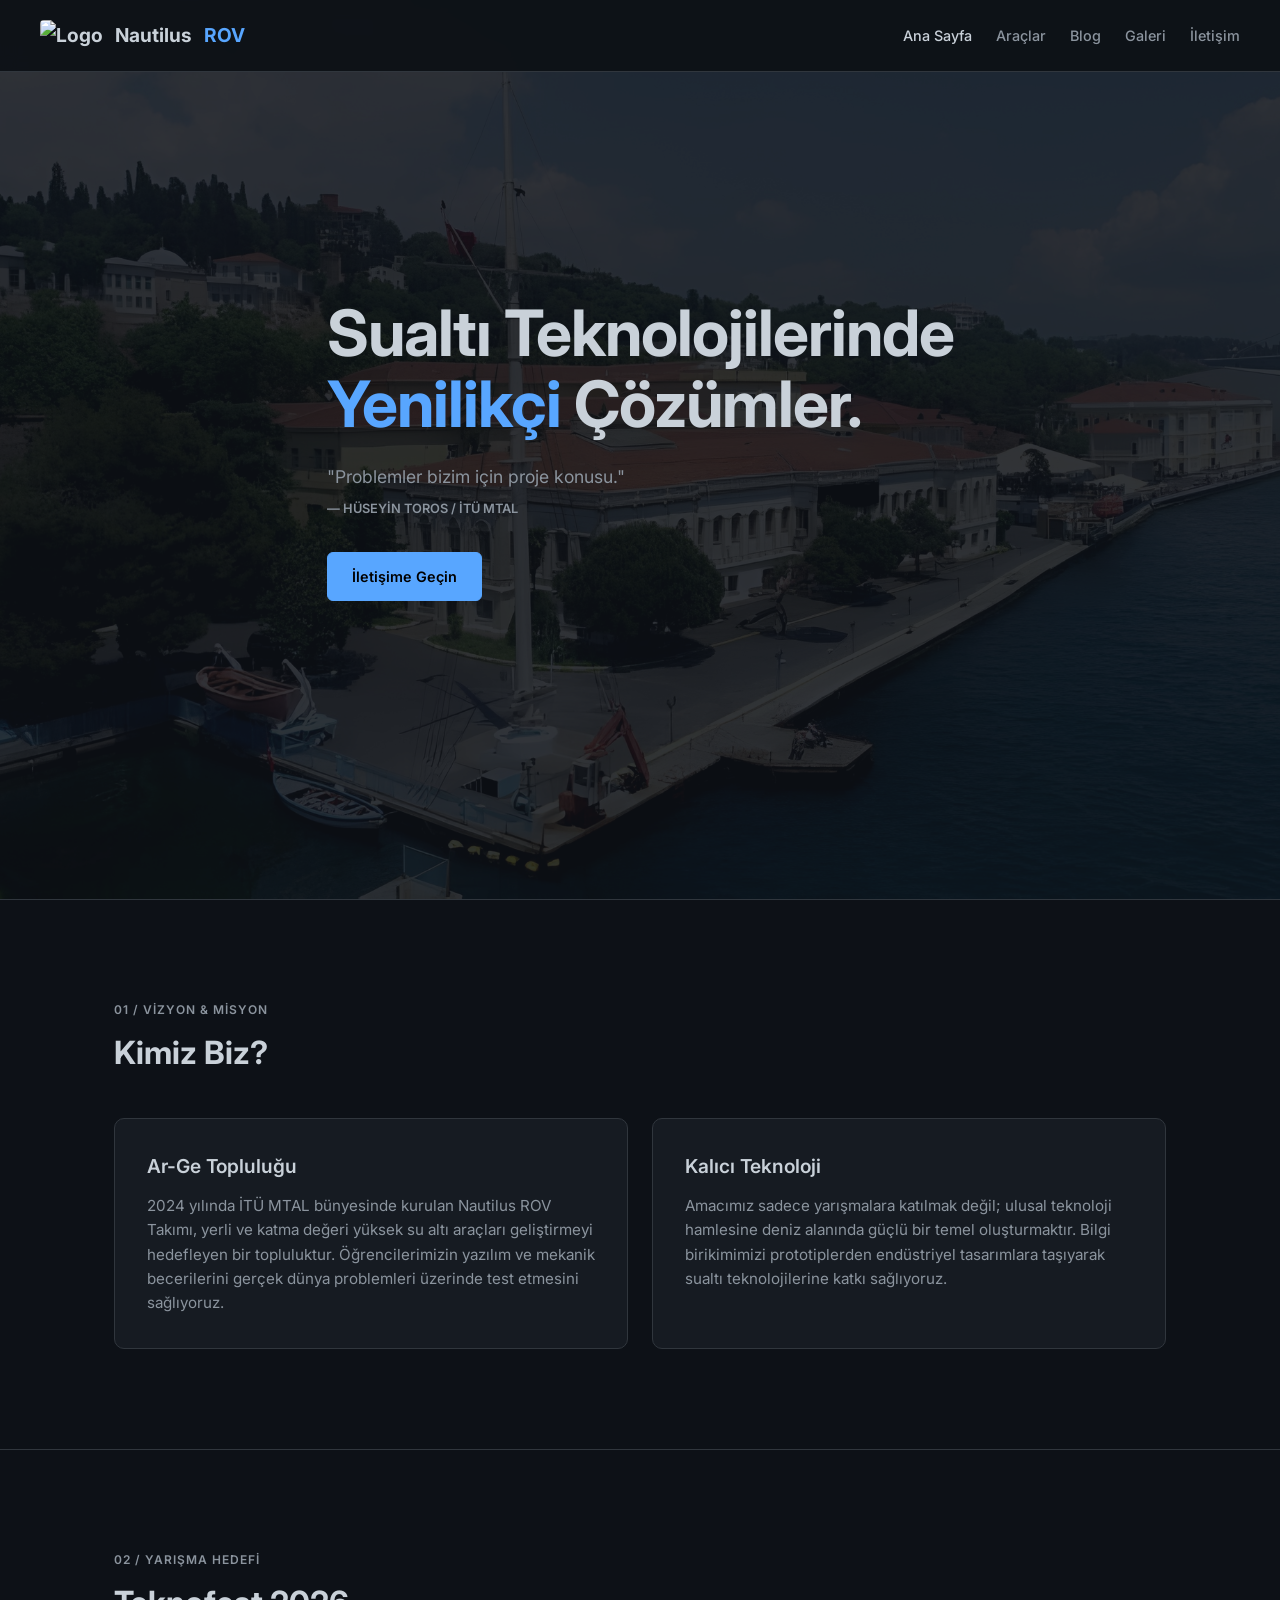
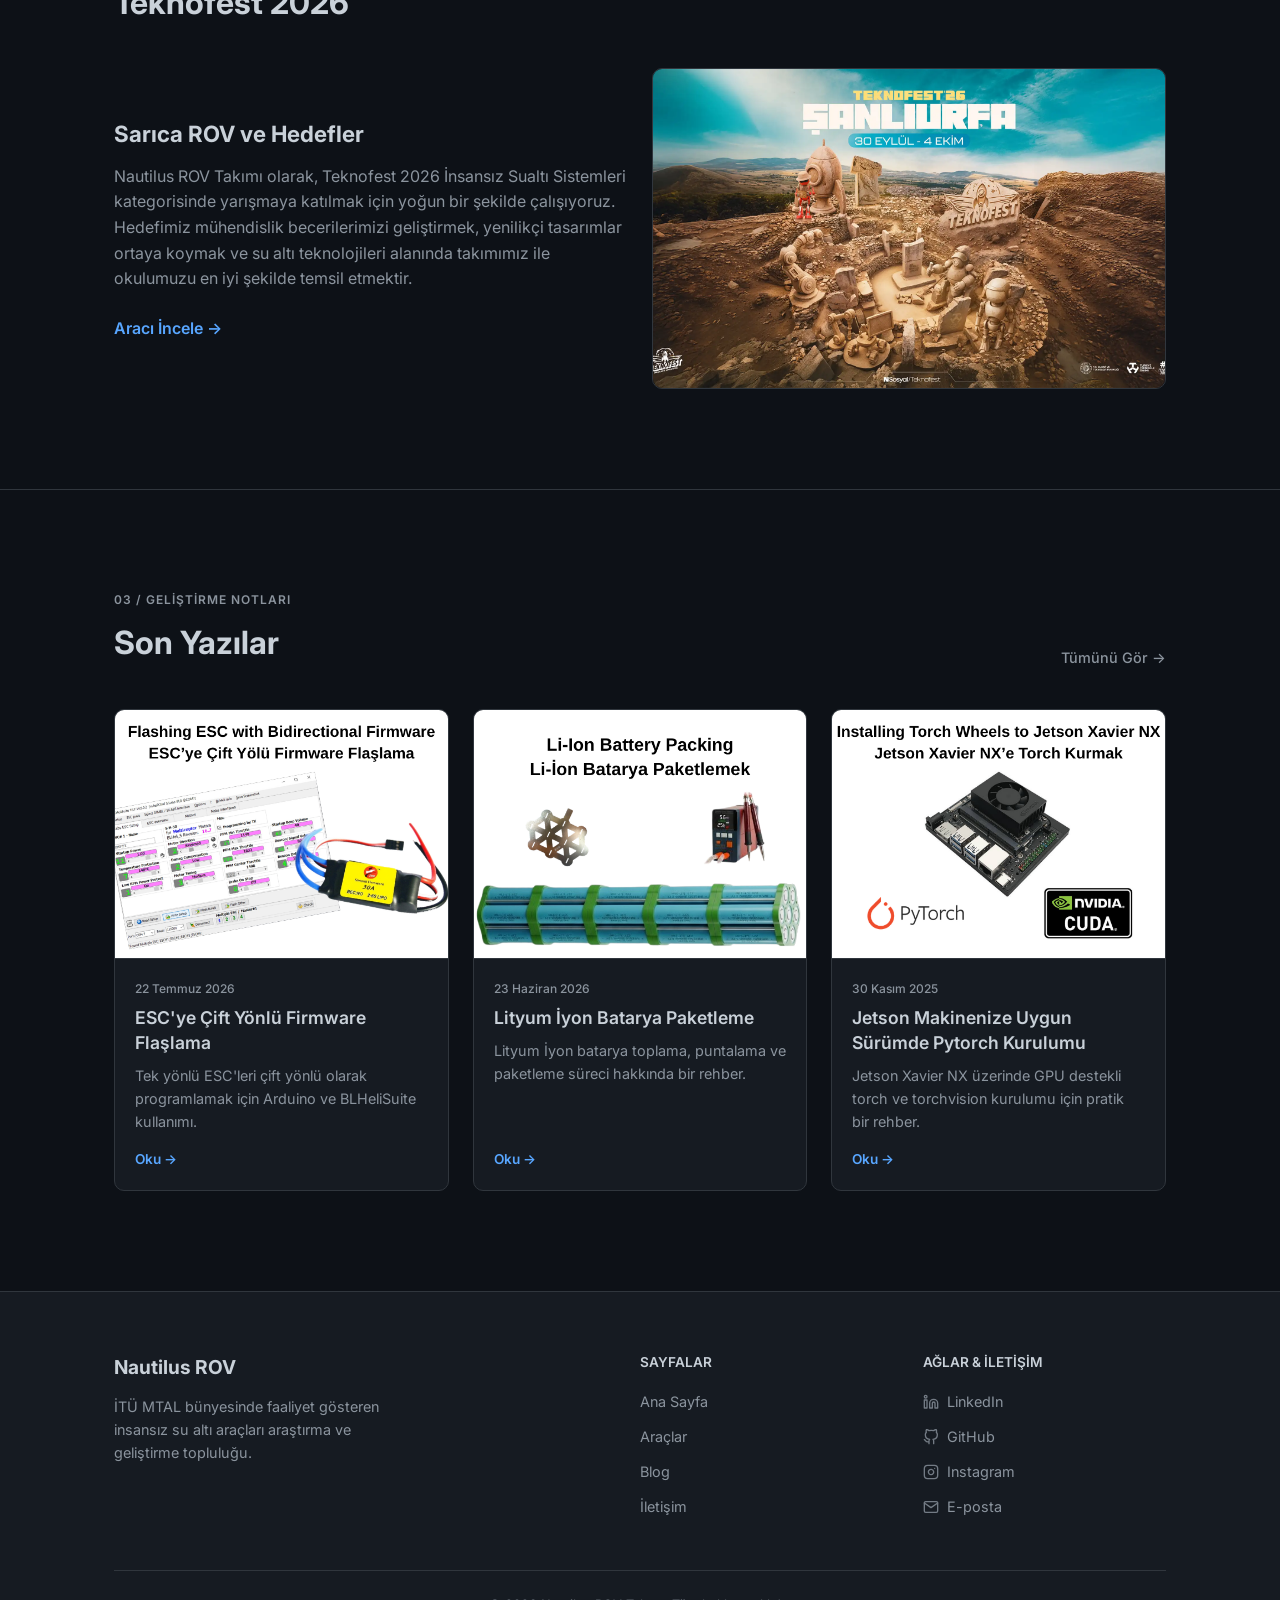
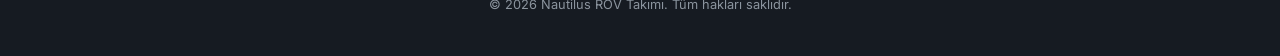
==== commit d7876b0c: "new-blog" ====
--- a/index.html
+++ b/index.html
@@ -216,11 +216,19 @@
             },
             {
                 id: "blog2",
-                date: "2025-06-23",
+                date: "2026-06-23",
                 title: "Lityum İyon Batarya Paketleme",
                 excerpt: "Lityum İyon batarya toplama, puntalama ve paketleme süreci hakkında bir rehber.",
                 image: "image/blog-imgs/blog2/blog2.png",
                 link: "blog-posts/li-ion-battery-pack.html"
+            },
+            {
+                id: "blog3",
+                date: "2026-07-22",
+                title: "ESC'ye Çift Yönlü Firmware Flaşlama",
+                excerpt: "Tek yönlü ESC'leri çift yönlü olarak programlamak için Arduino ve BLHeliSuite kullanımı.",
+                image: "image/blog-imgs/blog3/blog3.png",
+                link: "blog-posts/flash-firmware-to-esc.html"
             }
         ];
 
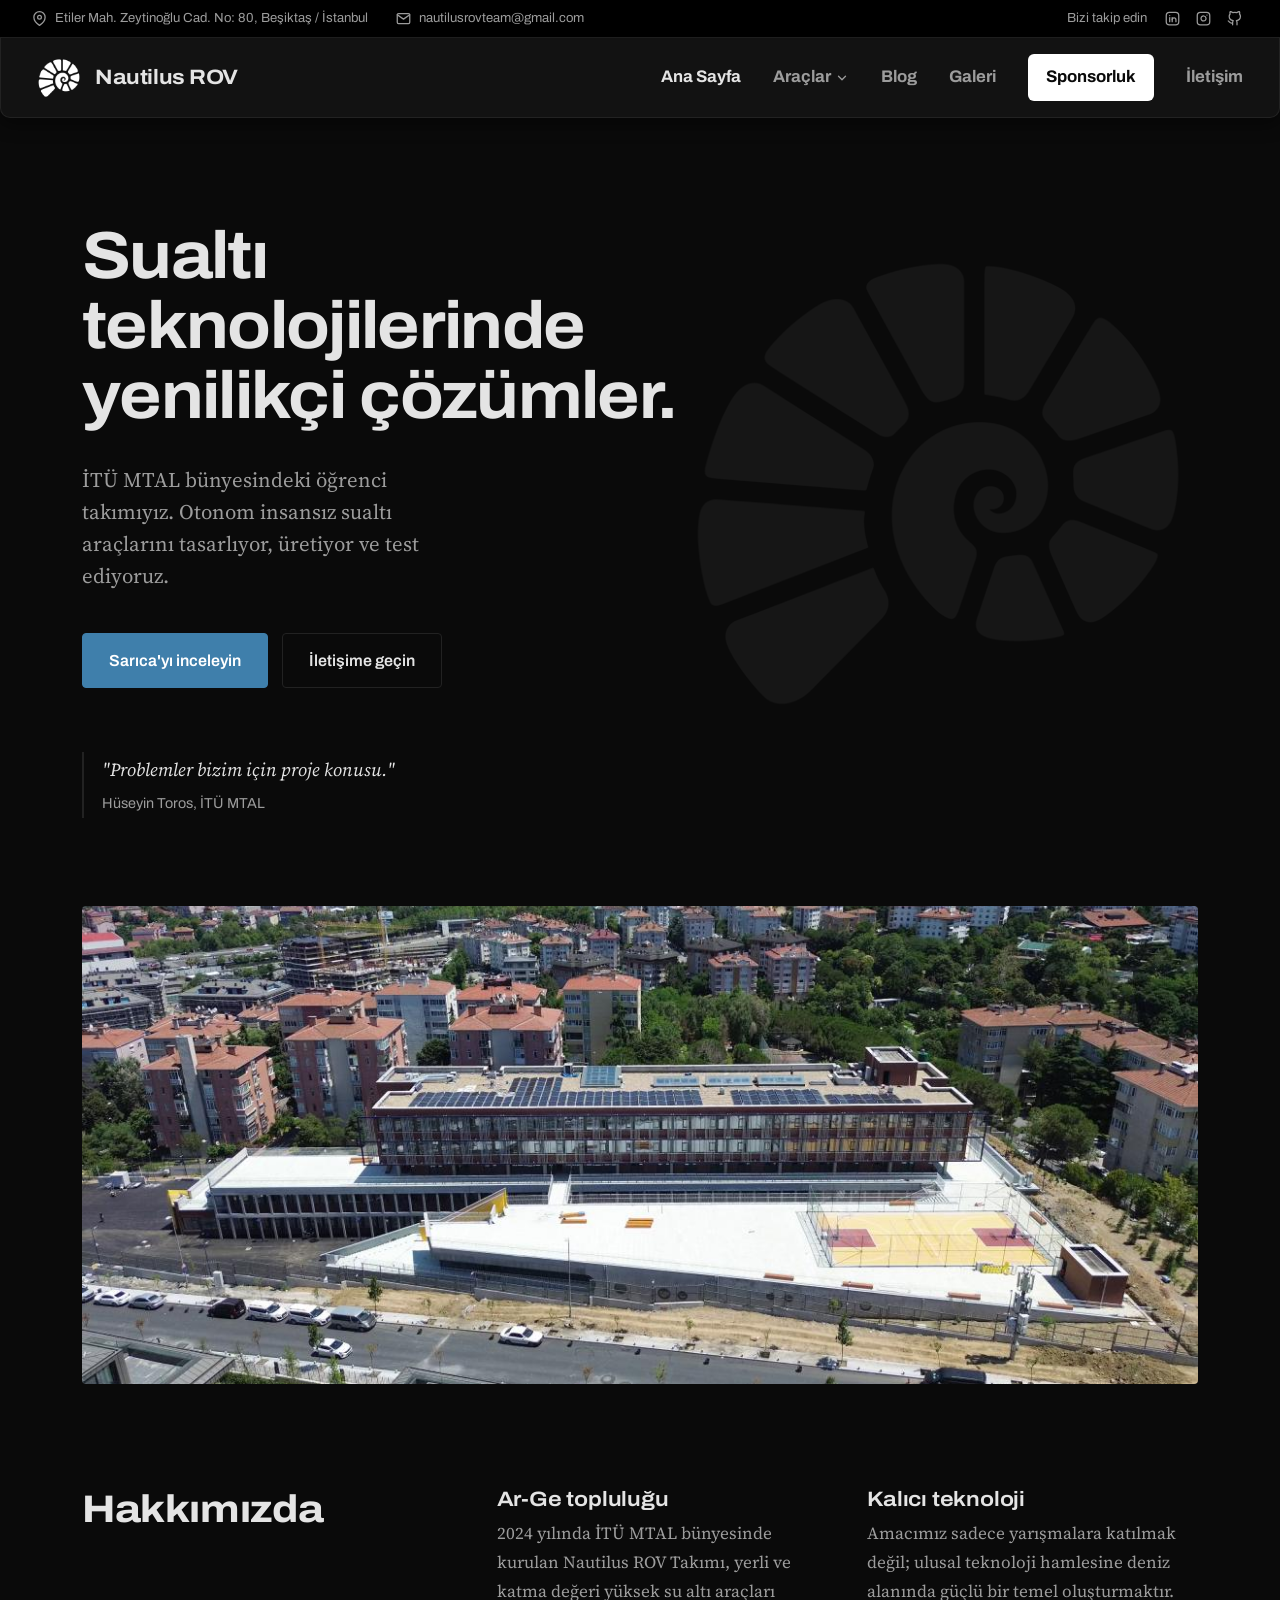
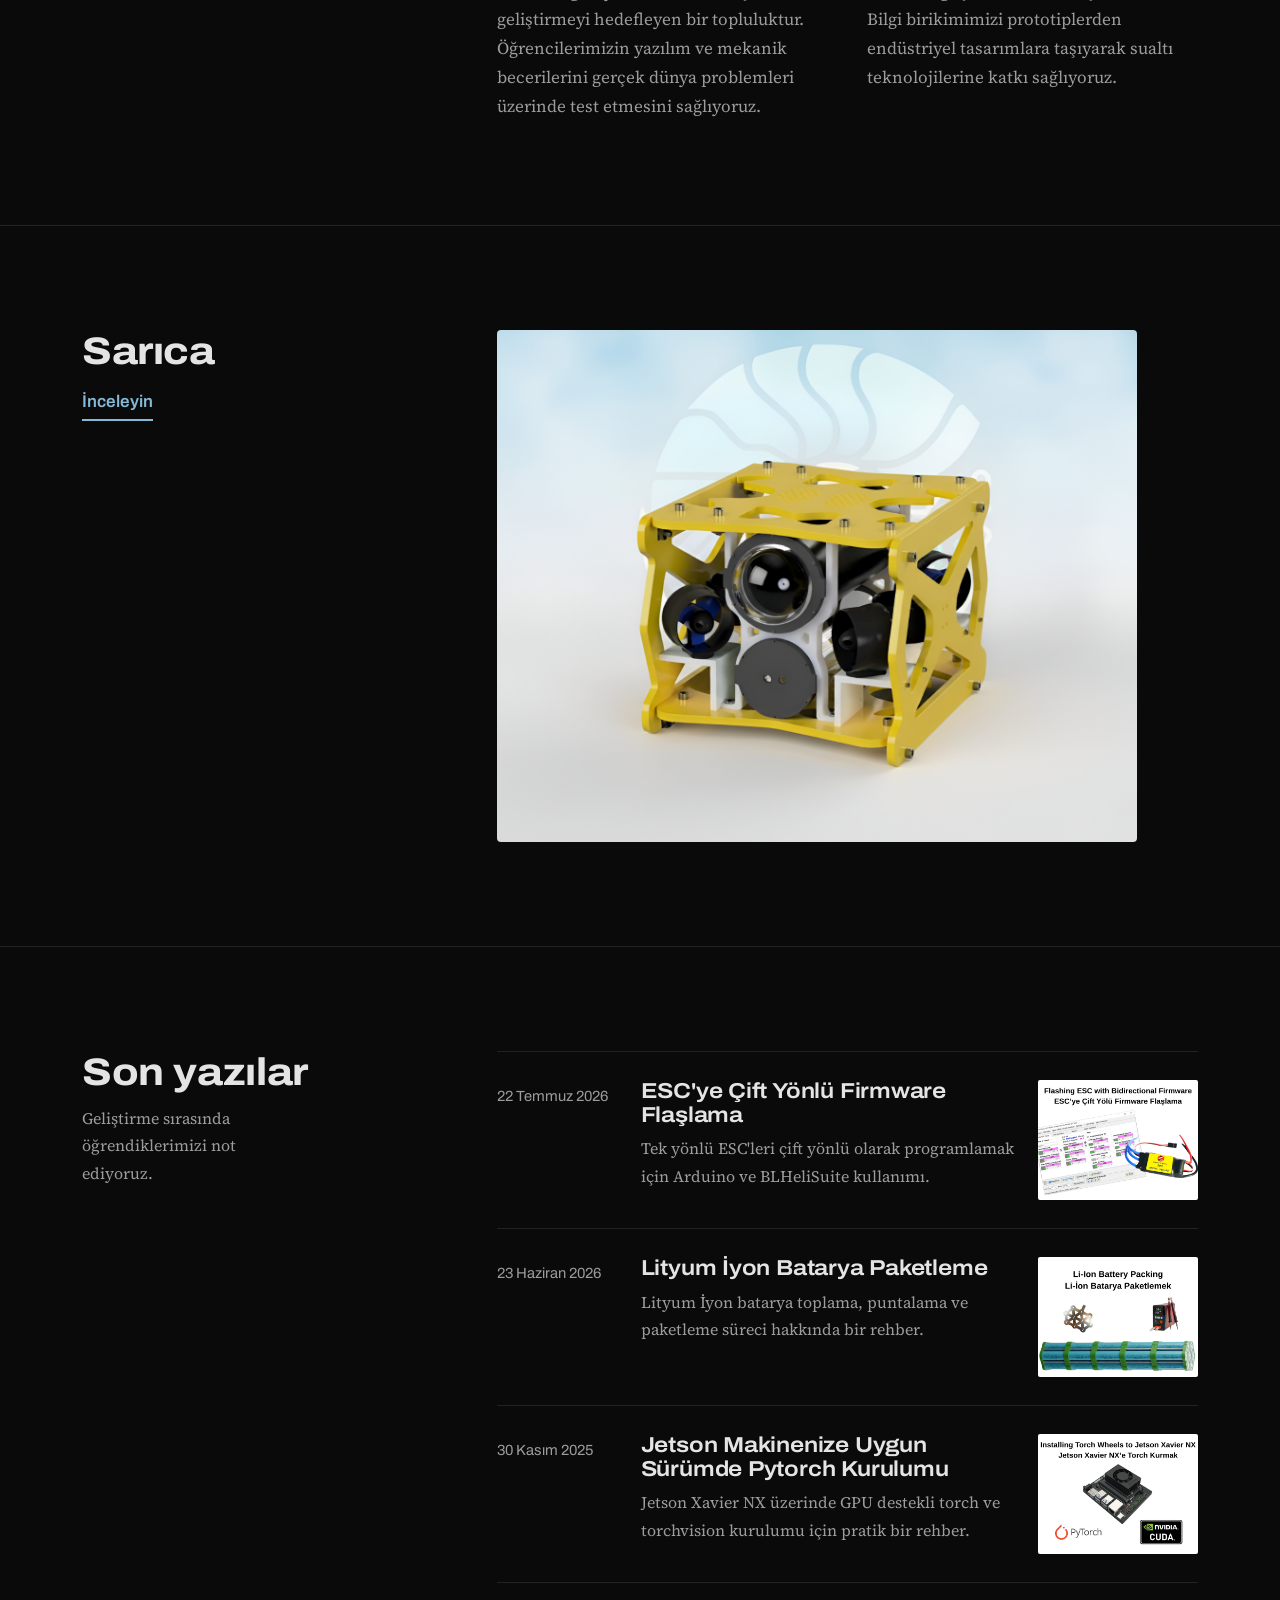
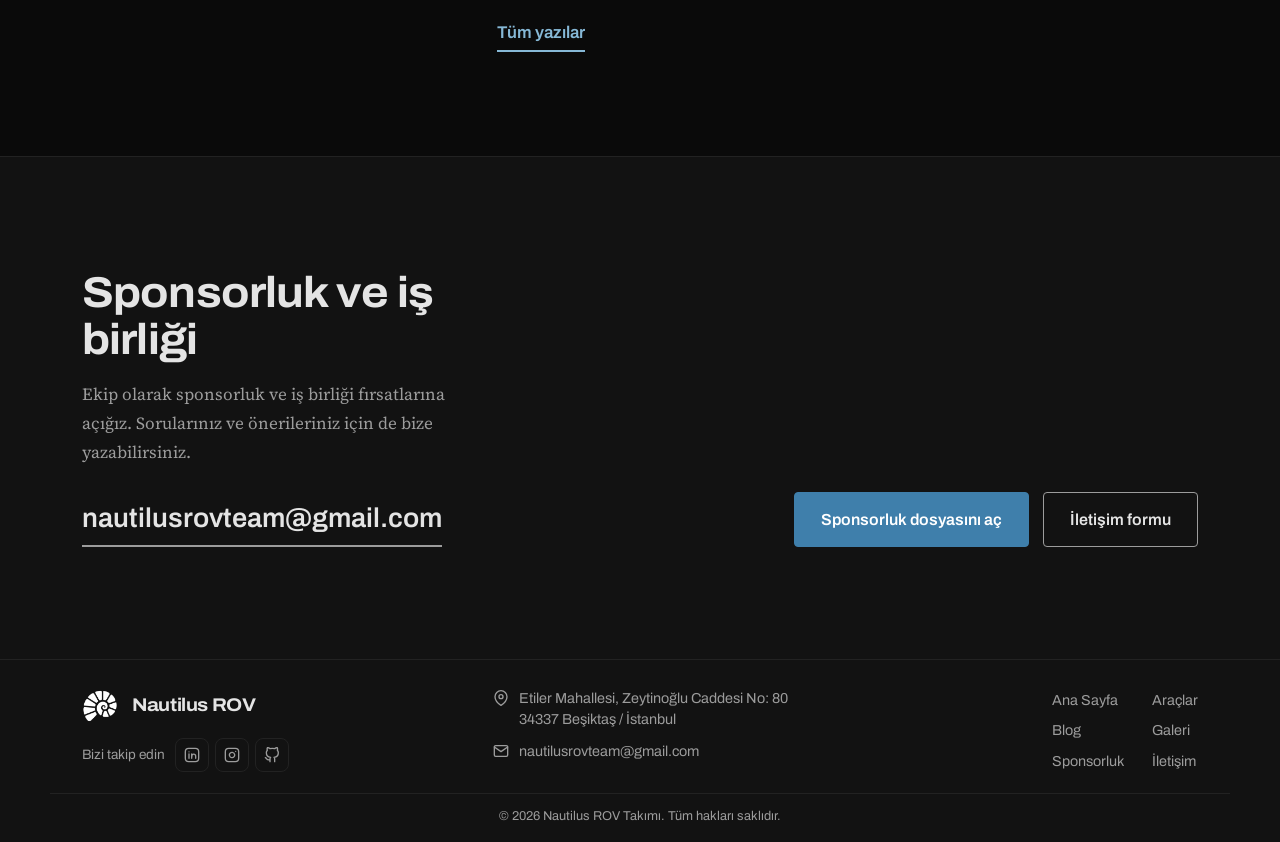
==== commit 9947a3a2: "update" ====
--- a/index.html
+++ b/index.html
@@ -3,249 +3,174 @@
 <head>
     <meta charset="UTF-8">
     <meta name="viewport" content="width=device-width, initial-scale=1.0">
-    <title>Nautilus ROV | Ana Sayfa</title>
-    <link rel="icon" href="image/logo.ico" type="image/x-icon">
-    <link href="https://fonts.googleapis.com/css2?family=Inter:wght@400;500;600;700&display=swap" rel="stylesheet">
-
-    <style>
-        :root {
-            --bg: #0d1117; --surface: #161b22; --border: #30363d; --blue: #58a6ff;
-            --text-primary: #c9d1d9; --text-secondary: #8b949e; --sans: 'Inter', sans-serif;
-            --r: 6px; --r-lg: 10px;
-        }
-
-        * { margin: 0; padding: 0; box-sizing: border-box; }
-        html { scroll-behavior: smooth; }
-        body { background: var(--bg); color: var(--text-primary); font-family: var(--sans); -webkit-font-smoothing: antialiased; line-height: 1.6; }
-        a { text-decoration: none; transition: 0.2s; }
-
-        header {
-            position: fixed; top: 0; left: 0; width: 100%; z-index: 100;
-            height: 72px; padding: 0 40px; display: flex; align-items: center; justify-content: space-between;
-            background: rgba(13, 17, 23, 0.95); border-bottom: 1px solid var(--border);
-            backdrop-filter: blur(8px);
-        }
-        .logo { display: flex; align-items: center; gap: 12px; font-weight: 700; color: var(--text-primary); font-size: 1.2rem; }
-        .logo img { height: 32px; border-radius: 4px; }
-        nav ul { list-style: none; display: flex; gap: 24px; align-items: center; }
-        nav ul li a { color: var(--text-secondary); font-size: 0.9rem; font-weight: 500; }
-        nav ul li a:hover, nav ul li a.active { color: var(--text-primary); }
-
-        .container { max-width: 1100px; margin: 0 auto; padding: 0 24px; }
-        .section { padding: 100px 0; border-bottom: 1px solid var(--border); }
-        .section-header { margin-bottom: 40px; }
-        .section-eyebrow { font-size: 0.75rem; color: var(--text-secondary); text-transform: uppercase; letter-spacing: 1px; font-weight: 600; }
-        .section-title { font-size: 2rem; font-weight: 700; color: var(--text-primary); margin-top: 8px; }
-
-        .hero { height: 100vh; display: flex; align-items: center; position: relative; border-bottom: 1px solid var(--border); }
-        .hero-bg { position: absolute; inset: 0; background: url('image/itumtal.jpg') center/cover; opacity: 0.15; z-index: 0; }
-        .hero-content { position: relative; z-index: 2; max-width: 800px; }
-        .hero-title { font-size: clamp(2.5rem, 5vw, 4.5rem); line-height: 1.1; font-weight: 700; margin-bottom: 24px; letter-spacing: -1px; }
-        .hero-title span { color: var(--blue); }
-        .hero-quote { font-size: 1.1rem; color: var(--text-secondary); margin-bottom: 8px; }
-        .hero-author { font-size: 0.8rem; color: var(--text-secondary); font-weight: 600; text-transform: uppercase; margin-bottom: 32px; }
-        .btn { display: inline-flex; align-items: center; justify-content: center; font-size: 0.9rem; font-weight: 600; padding: 12px 24px; border-radius: var(--r); cursor: pointer; }
-        .btn-primary { background: var(--blue); color: #000; border: 1px solid var(--blue); }
-        .btn-primary:hover { opacity: 0.9; }
-
-        .grid-2 { display: grid; grid-template-columns: 1fr 1fr; gap: 24px; }
-        .card { background: var(--surface); border: 1px solid var(--border); border-radius: var(--r-lg); padding: 32px; }
-        .card h3 { font-size: 1.2rem; color: var(--text-primary); margin-bottom: 12px; font-weight: 600; }
-        .card p { font-size: 0.95rem; color: var(--text-secondary); }
-
-        .comp-img { width: 100%; border-radius: var(--r-lg); border: 1px solid var(--border); display: block; aspect-ratio: 16/10; object-fit: cover;}
-
-        .blog-grid { display: grid; grid-template-columns: repeat(3, 1fr); gap: 24px; }
-        .blog-card { background: var(--surface); border: 1px solid var(--border); border-radius: var(--r-lg); overflow: hidden; display: flex; flex-direction: column; transition: border-color 0.2s;}
-        .blog-card:hover { border-color: var(--blue); }
-        .blog-img { width: 100%; aspect-ratio: 4/3; object-fit: cover; border-bottom: 1px solid var(--border); }
-        .blog-body { padding: 20px; display: flex; flex-direction: column; flex: 1; }
-        .blog-date { font-size: 0.75rem; color: var(--text-secondary); margin-bottom: 8px; font-weight: 500;}
-        .blog-title { font-size: 1.1rem; font-weight: 600; color: var(--text-primary); margin-bottom: 8px; line-height: 1.4; }
-        .blog-excerpt { font-size: 0.9rem; color: var(--text-secondary); flex: 1; margin-bottom: 16px; }
-        .blog-read { font-size: 0.85rem; color: var(--blue); font-weight: 600; }
-
-        footer { padding: 60px 0 40px; background: var(--surface); border-top: 1px solid var(--border); }
-        .footer-grid { display: grid; grid-template-columns: 2fr 1fr 1fr; gap: 40px; margin-bottom: 40px; }
-        .footer-desc { color: var(--text-secondary); font-size: 0.9rem; margin-top: 12px; max-width: 300px; }
-        .footer-title { font-size: 0.85rem; color: var(--text-primary); font-weight: 600; margin-bottom: 16px; text-transform: uppercase; }
-        
-        .footer-links a { color: var(--text-secondary); font-size: 0.9rem; display: flex; align-items: center; gap: 8px; margin-bottom: 12px; }
-        .footer-links a svg { width: 16px; height: 16px; opacity: 0.8; transition: 0.2s; }
-        .footer-links a:hover { color: var(--blue); }
-        .footer-links a:hover svg { opacity: 1; }
-
-        .footer-bottom { border-top: 1px solid var(--border); padding-top: 24px; font-size: 0.8rem; color: var(--text-secondary); text-align: center; }
-
-        @media (max-width: 768px) {
-            .grid-2, .blog-grid, .footer-grid { grid-template-columns: 1fr; }
-            header { padding: 0 20px; }
-            nav ul { display: none; }
-        }
-    </style>
+    <title>Nautilus ROV | İTÜ MTAL Sualtı Robotları Takımı</title>
+    <meta name="description" content="İTÜ MTAL Nautilus ROV Takımı: otonom insansız sualtı araçları geliştiren öğrenci takımı.">
+    <link rel="icon" href="image/favicon.png" type="image/png" media="(prefers-color-scheme: light)">
+    <link rel="icon" href="image/favicon-dark.png" type="image/png" media="(prefers-color-scheme: dark)">
+    <link rel="icon" href="image/logo.ico" type="image/x-icon" sizes="any">
+    <link rel="preconnect" href="https://fonts.googleapis.com">
+    <link rel="preconnect" href="https://fonts.gstatic.com" crossorigin>
+    <link href="https://fonts.googleapis.com/css2?family=Archivo:wdth,wght@62..125,400..800&family=Source+Serif+4:ital,opsz,wght@0,8..60,400..700;1,8..60,400&display=swap" rel="stylesheet">
+    <link rel="stylesheet" href="assets/css/style.css">
 </head>
 <body>
 
+    <div class="masthead">
+        <div class="topbar">
+            <ul class="topbar-info">
+                <li class="topbar-address"><svg viewBox="0 0 24 24" fill="none" stroke="currentColor" stroke-width="2" stroke-linecap="round" stroke-linejoin="round" aria-hidden="true"><path d="M21 10c0 7-9 13-9 13s-9-6-9-13a9 9 0 0 1 18 0z"></path><circle cx="12" cy="10" r="3"></circle></svg><span>Etiler Mah. Zeytinoğlu Cad. No: 80, Beşiktaş / İstanbul</span></li>
+                <li><a href="mailto:nautilusrovteam@gmail.com"><svg viewBox="0 0 24 24" fill="none" stroke="currentColor" stroke-width="2" stroke-linecap="round" stroke-linejoin="round" aria-hidden="true"><path d="M4 4h16c1.1 0 2 .9 2 2v12c0 1.1-.9 2-2 2H4c-1.1 0-2-.9-2-2V6c0-1.1.9-2 2-2z"></path><polyline points="22,6 12,13 2,6"></polyline></svg><span>nautilusrovteam@gmail.com</span></a></li>
+            </ul>
+            <ul class="topbar-social">
+                <li class="topbar-label">Bizi takip edin</li>
+                <li><a href="https://linkedin.com/company/nautilusrov" target="_blank" rel="noopener" aria-label="LinkedIn"><svg viewBox="0 0 24 24" fill="none" stroke="currentColor" stroke-width="2" stroke-linecap="round" stroke-linejoin="round" aria-hidden="true"><rect x="2" y="2" width="20" height="20" rx="5" ry="5"></rect><path d="M7.5 10.5V17"></path><path d="M7.5 7.3v.01"></path><path d="M11.5 17v-6.5"></path><path d="M11.5 13.8a3 3 0 0 1 6 0V17"></path></svg></a></li>
+                <li><a href="https://instagram.com/nautilusrovteam" target="_blank" rel="noopener" aria-label="Instagram"><svg viewBox="0 0 24 24" fill="none" stroke="currentColor" stroke-width="2" stroke-linecap="round" stroke-linejoin="round" aria-hidden="true"><rect x="2" y="2" width="20" height="20" rx="5" ry="5"></rect><path d="M16 11.37A4 4 0 1 1 12.63 8 4 4 0 0 1 16 11.37z"></path><line x1="17.5" y1="6.5" x2="17.51" y2="6.5"></line></svg></a></li>
+                <li><a href="https://github.com/itumtal-nautilusrov" target="_blank" rel="noopener" aria-label="GitHub"><svg viewBox="0 0 24 24" fill="none" stroke="currentColor" stroke-width="2" stroke-linecap="round" stroke-linejoin="round" aria-hidden="true"><path d="M9 19c-5 1.5-5-2.5-7-3m14 6v-3.87a3.37 3.37 0 0 0-.94-2.61c3.14-.35 6.44-1.54 6.44-7A5.44 5.44 0 0 0 20 4.77 5.07 5.07 0 0 0 19.91 1S18.73.65 16 2.48a13.38 13.38 0 0 0-7 0C6.27.65 5.09 1 5.09 1A5.07 5.07 0 0 0 5 4.77a5.44 5.44 0 0 0-1.5 3.78c0 5.42 3.3 6.61 6.44 7A3.37 3.37 0 0 0 9 18.13V22"></path></svg></a></li>
+            </ul>
+        </div>
     <header>
-        <a href="index.html" class="logo">
-            <img src="image/logo.png" alt="Logo"> Nautilus <span style="color:var(--blue)">ROV</span>
+        <a href="index.html" class="logo" aria-label="Nautilus ROV ana sayfa">
+            <img class="logo-img" src="image/logo-dark.png" alt="Nautilus ROV logosu">
+            <span class="wordmark">Nautilus ROV</span>
         </a>
-        <nav>
-            <ul>
-                <li><a href="index.html" class="active">Ana Sayfa</a></li>
-                <li><a href="sarica.html">Araçlar</a></li>
-                <li><a href="blog.html">Blog</a></li>
-                <li><a href="gallery.html">Galeri</a></li>
-                <li><a href="contact.html">İletişim</a></li>
-            </ul>
-        </nav>
+        <div class="header-right">
+            <nav id="site-nav" aria-label="Ana menü">
+                <ul>
+                    <li><a href="index.html" class="active" aria-current="page">Ana Sayfa</a></li>
+                    <li class="has-sub">
+                        <a href="sarica.html" aria-haspopup="true">Araçlar <svg class="chev" viewBox="0 0 24 24" fill="none" stroke="currentColor" stroke-width="2.2" stroke-linecap="round" stroke-linejoin="round" aria-hidden="true"><polyline points="6 9 12 15 18 9"></polyline></svg></a>
+                        <ul class="sub" aria-label="Araçlar">
+                            <li><a href="sarica.html">Sarıca</a></li>
+                        </ul>
+                    </li>
+                    <li><a href="blog.html">Blog</a></li>
+                    <li><a href="gallery.html">Galeri</a></li>
+                    <li><a href="sponsorship.html" class="nav-cta">Sponsorluk</a></li>
+                    <li><a href="contact.html">İletişim</a></li>
+                </ul>
+            </nav>
+            <button class="icon-btn menu-toggle" type="button" aria-label="Menüyü aç" aria-controls="site-nav" aria-expanded="false">
+                <svg viewBox="0 0 24 24" fill="none" stroke="currentColor" stroke-width="2" stroke-linecap="round"><path d="M4 7h16M4 12h16M4 17h16"></path></svg>
+            </button>
+        </div>
     </header>
+    </div>
 
-    <section class="hero">
-        <div class="hero-bg"></div>
-        <div class="container hero-content">
-            <h1 class="hero-title">Sualtı Teknolojilerinde<br><span>Yenilikçi</span> Çözümler.</h1>
-            <p class="hero-quote">"Problemler bizim için proje konusu."</p>
-            <p class="hero-author">— HÜSEYİN TOROS / İTÜ MTAL</p>
-            <a href="contact.html" class="btn btn-primary">İletişime Geçin</a>
-        </div>
-    </section>
+    <main>
+        <section class="intro">
+            <div class="wrap">
+                <div class="spiral" aria-hidden="true">
+                    <img class="logo-img" src="image/logo-dark.png" alt="">
+                </div>
+                <h1>Sualtı teknolojilerinde yenilikçi çözümler.</h1>
+                <p class="lede">İTÜ MTAL bünyesindeki öğrenci takımıyız. Otonom insansız sualtı araçlarını tasarlıyor, üretiyor ve test ediyoruz.</p>
+                <div class="actions">
+                    <a href="sarica.html" class="btn btn-primary">Sarıca'yı inceleyin</a>
+                    <a href="contact.html" class="btn btn-plain">İletişime geçin</a>
+                </div>
+                <blockquote class="quote">
+                    "Problemler bizim için proje konusu."
+                    <cite>Hüseyin Toros, İTÜ MTAL</cite>
+                </blockquote>
+            </div>
+        </section>
 
-    <section class="section">
-        <div class="container">
-            <div class="section-header">
-                <div class="section-eyebrow">01 / Vizyon & Misyon</div>
-                <h2 class="section-title">Kimiz Biz?</h2>
-            </div>
-            <div class="grid-2">
-                <div class="card">
-                    <h3>Ar-Ge Topluluğu</h3>
-                    <p>2024 yılında İTÜ MTAL bünyesinde kurulan Nautilus ROV Takımı, yerli ve katma değeri yüksek su altı araçları geliştirmeyi hedefleyen bir topluluktur. Öğrencilerimizin yazılım ve mekanik becerilerini gerçek dünya problemleri üzerinde test etmesini sağlıyoruz.</p>
-                </div>
-                <div class="card">
-                    <h3>Kalıcı Teknoloji</h3>
-                    <p>Amacımız sadece yarışmalara katılmak değil; ulusal teknoloji hamlesine deniz alanında güçlü bir temel oluşturmaktır. Bilgi birikimimizi prototiplerden endüstriyel tasarımlara taşıyarak sualtı teknolojilerine katkı sağlıyoruz.</p>
-                </div>
-            </div>
-        </div>
-    </section>
+        <figure class="wrap photo-band">
+            <img src="image/itumtal_new.jpg" alt="İTÜ MTAL yeni okul binası">
+        </figure>
 
-    <section class="section">
-        <div class="container">
-            <div class="section-header">
-                <div class="section-eyebrow">02 / Yarışma Hedefi</div>
-                <h2 class="section-title">Teknofest 2026</h2>
-            </div>
-            <div class="grid-2" style="align-items: center;">
-                <div>
-                    <h3 style="font-size: 1.4rem; margin-bottom: 12px; color: var(--text-primary);">Sarıca ROV ve Hedefler</h3>
-                    <p style="color: var(--text-secondary); margin-bottom: 24px;">Nautilus ROV Takımı olarak, Teknofest 2026 İnsansız Sualtı Sistemleri kategorisinde yarışmaya katılmak için yoğun bir şekilde çalışıyoruz. Hedefimiz mühendislik becerilerimizi geliştirmek, yenilikçi tasarımlar ortaya koymak ve su altı teknolojileri alanında takımımız ile okulumuzu en iyi şekilde temsil etmektir.</p>
-                    <a href="sarica.html" style="color: var(--blue); font-weight: 600;">Aracı İncele →</a>
-                </div>
-                <div>
-                    <img src="image/teknofest.jpg" alt="Teknofest" class="comp-img">
-                </div>
-            </div>
-        </div>
-    </section>
-
-    <section class="section" style="border-bottom: none;">
-        <div class="container">
-            <div class="section-header" style="display:flex; justify-content: space-between; align-items: flex-end;">
-                <div>
-                    <div class="section-eyebrow">03 / Geliştirme Notları</div>
-                    <h2 class="section-title">Son Yazılar</h2>
-                </div>
-                <a href="blog.html" style="color: var(--text-secondary); font-size: 0.9rem; font-weight: 500;">Tümünü Gör →</a>
-            </div>
-            <div class="blog-grid" id="recent-blogs"></div>
-        </div>
-    </section>
-
-    <footer>
-        <div class="container">
-            <div class="footer-grid">
-                <div>
-                    <div class="logo">Nautilus ROV</div>
-                    <p class="footer-desc">İTÜ MTAL bünyesinde faaliyet gösteren insansız su altı araçları araştırma ve geliştirme topluluğu.</p>
-                </div>
-                <div>
-                    <div class="footer-title">Sayfalar</div>
-                    <div class="footer-links">
-                        <a href="../index.html">Ana Sayfa</a>
-                        <a href="../sarica.html">Araçlar</a>
-                        <a href="../blog.html">Blog</a>
-                        <a href="../contact.html">İletişim</a>
-                    </div>
-                </div>
-                <div>
-                    <div class="footer-title">Ağlar & İletişim</div>
-                    <div class="footer-links">
-                        <a href="https://linkedin.com/company/nautilusrov" target="_blank">
-                            <svg viewBox="0 0 24 24" fill="none" stroke="currentColor" stroke-width="2" stroke-linecap="round" stroke-linejoin="round"><path d="M16 8a6 6 0 0 1 6 6v7h-4v-7a2 2 0 0 0-2-2 2 2 0 0 0-2 2v7h-4v-7a6 6 0 0 1 6-6z"></path><rect x="2" y="9" width="4" height="12"></rect><circle cx="4" cy="4" r="2"></circle></svg>
-                            LinkedIn
-                        </a>
-                        <a href="https://github.com/itumtal-nautilusrov" target="_blank">
-                            <svg viewBox="0 0 24 24" fill="none" stroke="currentColor" stroke-width="2" stroke-linecap="round" stroke-linejoin="round"><path d="M9 19c-5 1.5-5-2.5-7-3m14 6v-3.87a3.37 3.37 0 0 0-.94-2.61c3.14-.35 6.44-1.54 6.44-7A5.44 5.44 0 0 0 20 4.77 5.07 5.07 0 0 0 19.91 1S18.73.65 16 2.48a13.38 13.38 0 0 0-7 0C6.27.65 5.09 1 5.09 1A5.07 5.07 0 0 0 5 4.77a5.44 5.44 0 0 0-1.5 3.78c0 5.42 3.3 6.61 6.44 7A3.37 3.37 0 0 0 9 18.13V22"></path></svg>
-                            GitHub
-                        </a>
-                        <a href="https://instagram.com/nautilusrovteam" target="_blank">
-                            <svg viewBox="0 0 24 24" fill="none" stroke="currentColor" stroke-width="2" stroke-linecap="round" stroke-linejoin="round"><rect x="2" y="2" width="20" height="20" rx="5" ry="5"></rect><path d="M16 11.37A4 4 0 1 1 12.63 8 4 4 0 0 1 16 11.37z"></path><line x1="17.5" y1="6.5" x2="17.51" y2="6.5"></line></svg>
-                            Instagram
-                        </a>
-                        <a href="mailto:nautilusrovteam@gmail.com">
-                            <svg viewBox="0 0 24 24" fill="none" stroke="currentColor" stroke-width="2" stroke-linecap="round" stroke-linejoin="round"><path d="M4 4h16c1.1 0 2 .9 2 2v12c0 1.1-.9 2-2 2H4c-1.1 0-2-.9-2-2V6c0-1.1.9-2 2-2z"></path><polyline points="22,6 12,13 2,6"></polyline></svg>
-                            E-posta
-                        </a>
+        <section class="row" id="biz">
+            <div class="wrap">
+                <div class="row-head"><div class="row-head-inner">
+                    <h2>Hakkımızda</h2>
+                </div></div>
+                <div class="row-body">
+                    <div class="split">
+                        <div>
+                            <h3>Ar-Ge topluluğu</h3>
+                            <p>2024 yılında İTÜ MTAL bünyesinde kurulan Nautilus ROV Takımı, yerli ve katma değeri yüksek su altı araçları geliştirmeyi hedefleyen bir topluluktur. Öğrencilerimizin yazılım ve mekanik becerilerini gerçek dünya problemleri üzerinde test etmesini sağlıyoruz.</p>
+                        </div>
+                        <div>
+                            <h3>Kalıcı teknoloji</h3>
+                            <p>Amacımız sadece yarışmalara katılmak değil; ulusal teknoloji hamlesine deniz alanında güçlü bir temel oluşturmaktır. Bilgi birikimimizi prototiplerden endüstriyel tasarımlara taşıyarak sualtı teknolojilerine katkı sağlıyoruz.</p>
+                        </div>
                     </div>
                 </div>
             </div>
-            <div class="footer-bottom">© 2026 Nautilus ROV Takımı. Tüm hakları saklıdır.</div>
+        </section>
+
+        <section class="row" id="sarica">
+            <div class="wrap">
+                <div class="row-head"><div class="row-head-inner">
+                    <h2>Sarıca</h2>
+                    <a href="sarica.html" class="text-link row-link">İnceleyin</a>
+                </div></div>
+                <div class="row-body">
+                    <a href="sarica.html" class="vehicle-shot" aria-label="Sarıca sayfasına git"><img src="image/sarica_bg.png" alt="Sarıca"></a>
+                </div>
+            </div>
+        </section>
+
+        <section class="row" id="yazilar">
+            <div class="wrap">
+                <div class="row-head"><div class="row-head-inner">
+                    <h2>Son yazılar</h2>
+                    <p>Geliştirme sırasında öğrendiklerimizi not ediyoruz.</p>
+                </div></div>
+                <div class="row-body">
+                    <ul class="posts" id="recent-posts"></ul>
+                    <a href="blog.html" class="text-link">Tüm yazılar</a>
+                </div>
+            </div>
+        </section>
+
+        <section class="band">
+            <div class="wrap">
+                <div>
+                    <h2>Sponsorluk ve iş birliği</h2>
+                    <p>Ekip olarak sponsorluk ve iş birliği fırsatlarına açığız. Sorularınız ve önerileriniz için de bize yazabilirsiniz.</p>
+                    <a class="mail" href="mailto:nautilusrovteam@gmail.com">nautilusrovteam@gmail.com</a>
+                </div>
+                <div class="actions">
+                    <a href="https://drive.google.com/drive/u/0/folders/1LoAsrbIXJZn8eVaFw3ds9Mrf7ZjMMSXS" target="_blank" rel="noopener" class="btn btn-primary">Sponsorluk dosyasını aç</a>
+                    <a href="contact.html" class="btn btn-plain">İletişim formu</a>
+                </div>
+            </div>
+        </section>
+    </main>
+
+    <footer>
+        <div class="wrap foot">
+            <div>
+                <a href="index.html" class="logo"><img class="logo-img" src="image/logo-dark.png" alt="Nautilus ROV logosu"><span class="wordmark">Nautilus ROV</span></a>
+                <div class="foot-follow">
+                    <span>Bizi takip edin</span>
+                    <ul class="foot-social">
+                        <li><a href="https://linkedin.com/company/nautilusrov" target="_blank" rel="noopener" aria-label="LinkedIn"><svg viewBox="0 0 24 24" fill="none" stroke="currentColor" stroke-width="2" stroke-linecap="round" stroke-linejoin="round" aria-hidden="true"><rect x="2" y="2" width="20" height="20" rx="5" ry="5"></rect><path d="M7.5 10.5V17"></path><path d="M7.5 7.3v.01"></path><path d="M11.5 17v-6.5"></path><path d="M11.5 13.8a3 3 0 0 1 6 0V17"></path></svg></a></li>
+                        <li><a href="https://instagram.com/nautilusrovteam" target="_blank" rel="noopener" aria-label="Instagram"><svg viewBox="0 0 24 24" fill="none" stroke="currentColor" stroke-width="2" stroke-linecap="round" stroke-linejoin="round" aria-hidden="true"><rect x="2" y="2" width="20" height="20" rx="5" ry="5"></rect><path d="M16 11.37A4 4 0 1 1 12.63 8 4 4 0 0 1 16 11.37z"></path><line x1="17.5" y1="6.5" x2="17.51" y2="6.5"></line></svg></a></li>
+                        <li><a href="https://github.com/itumtal-nautilusrov" target="_blank" rel="noopener" aria-label="GitHub"><svg viewBox="0 0 24 24" fill="none" stroke="currentColor" stroke-width="2" stroke-linecap="round" stroke-linejoin="round" aria-hidden="true"><path d="M9 19c-5 1.5-5-2.5-7-3m14 6v-3.87a3.37 3.37 0 0 0-.94-2.61c3.14-.35 6.44-1.54 6.44-7A5.44 5.44 0 0 0 20 4.77 5.07 5.07 0 0 0 19.91 1S18.73.65 16 2.48a13.38 13.38 0 0 0-7 0C6.27.65 5.09 1 5.09 1A5.07 5.07 0 0 0 5 4.77a5.44 5.44 0 0 0-1.5 3.78c0 5.42 3.3 6.61 6.44 7A3.37 3.37 0 0 0 9 18.13V22"></path></svg></a></li>
+                    </ul>
+                </div>
+            </div>
+            <ul class="foot-contact">
+                <li><svg viewBox="0 0 24 24" fill="none" stroke="currentColor" stroke-width="2" stroke-linecap="round" stroke-linejoin="round" aria-hidden="true"><path d="M21 10c0 7-9 13-9 13s-9-6-9-13a9 9 0 0 1 18 0z"></path><circle cx="12" cy="10" r="3"></circle></svg><span>Etiler Mahallesi, Zeytinoğlu Caddesi No: 80<br>34337 Beşiktaş / İstanbul</span></li>
+                <li><svg viewBox="0 0 24 24" fill="none" stroke="currentColor" stroke-width="2" stroke-linecap="round" stroke-linejoin="round" aria-hidden="true"><path d="M4 4h16c1.1 0 2 .9 2 2v12c0 1.1-.9 2-2 2H4c-1.1 0-2-.9-2-2V6c0-1.1.9-2 2-2z"></path><polyline points="22,6 12,13 2,6"></polyline></svg><a href="mailto:nautilusrovteam@gmail.com">nautilusrovteam@gmail.com</a></li>
+            </ul>
+            <nav class="foot-links" aria-label="Alt menü">
+                <ul>
+                    <li><a href="index.html">Ana Sayfa</a></li>
+                    <li><a href="sarica.html">Araçlar</a></li>
+                    <li><a href="blog.html">Blog</a></li>
+                    <li><a href="gallery.html">Galeri</a></li>
+                    <li><a href="sponsorship.html">Sponsorluk</a></li>
+                    <li><a href="contact.html">İletişim</a></li>
+                </ul>
+            </nav>
         </div>
+        <div class="wrap foot-bottom">© <span data-year>2026</span> Nautilus ROV Takımı. Tüm hakları saklıdır.</div>
     </footer>
-
-    <script>
-        const blogData = [
-            {
-                id: "blog1",
-                date: "2025-11-30",
-                title: "Jetson Makinenize Uygun Sürümde Pytorch Kurulumu",
-                excerpt: "Jetson Xavier NX üzerinde GPU destekli torch ve torchvision kurulumu için pratik bir rehber.",
-                image: "image/blog-imgs/blog1/blog1.png",
-                link: "blog-posts/pytorch-for-jetson.html"
-            },
-            {
-                id: "blog2",
-                date: "2026-06-23",
-                title: "Lityum İyon Batarya Paketleme",
-                excerpt: "Lityum İyon batarya toplama, puntalama ve paketleme süreci hakkında bir rehber.",
-                image: "image/blog-imgs/blog2/blog2.png",
-                link: "blog-posts/li-ion-battery-pack.html"
-            },
-            {
-                id: "blog3",
-                date: "2026-07-22",
-                title: "ESC'ye Çift Yönlü Firmware Flaşlama",
-                excerpt: "Tek yönlü ESC'leri çift yönlü olarak programlamak için Arduino ve BLHeliSuite kullanımı.",
-                image: "image/blog-imgs/blog3/blog3.png",
-                link: "blog-posts/flash-firmware-to-esc.html"
-            }
-        ];
-
-        const recentBlogs = blogData.sort((a, b) => new Date(b.date) - new Date(a.date)).slice(0, 3);
-        const formatTarih = (iso) => new Date(iso).toLocaleDateString('tr-TR', { day: 'numeric', month: 'long', year: 'numeric' });
-
-        document.getElementById('recent-blogs').innerHTML = recentBlogs.map(blog => `
-            <a href="${blog.link}" class="blog-card">
-                <img src="${blog.image}" alt="${blog.title}" class="blog-img">
-                <div class="blog-body">
-                    <div class="blog-date">${formatTarih(blog.date)}</div>
-                    <h3 class="blog-title">${blog.title}</h3>
-                    <p class="blog-excerpt">${blog.excerpt}</p>
-                    <span class="blog-read">Oku →</span>
-                </div>
-            </a>
-        `).join('');
-    </script>
+    <script src="assets/js/main.js"></script>
+    <script src="assets/js/posts.js"></script>
+    <script>renderPosts(document.getElementById('recent-posts'), 3);</script>
 </body>
-</html>+</html>
--- a/assets/css/style.css
+++ b/assets/css/style.css
@@ -0,0 +1,459 @@
+/* ==========================================================================
+   Nautilus ROV - shared stylesheet
+
+   Design notes
+   - Dark only: neutral #0a0a0a page, slightly lifted surfaces, soft
+     off-white text. Steel blue is the brand colour; a muted gold appears
+     only as the keyboard focus ring.
+   - Type: Archivo for headings and UI, Source Serif 4 for reading.
+   - Layout: left aligned rows. Section heading in a narrow left column,
+     content on the right. No card grids.
+   - Masthead: a thin info bar above the nav. It slides away once the page
+     is scrolled, leaving only the nav; it returns at the top of the page.
+   ========================================================================== */
+
+:root {
+    --paper: #0a0a0a;        /* page background */
+    --topbar: #000000;       /* info bar above the nav */
+    --surface: #121212;      /* header, form fields, raised areas */
+    --mist: #1a1a1a;         /* quiet fills */
+    --ink: #e4e4e4;          /* body text */
+    --ink-soft: #9c9c9c;     /* secondary text */
+    --rule: #222222;         /* hairlines */
+    --brand: #3f7fab;        /* primary buttons */
+    --brand-hover: #4a8cb9;
+    --on-brand: #ffffff;
+    --current: #86b8d6;      /* links */
+    --gold: #cfaa4a;         /* keyboard focus ring */
+    --band-bg: #121212;
+    --band-text: #e4e4e4;
+    --band-soft: #9c9c9c;
+    --watermark: 0.05;
+    --topbar-h: 38px;
+
+    --display: 'Archivo', 'Helvetica Neue', Arial, sans-serif;
+    --serif: 'Source Serif 4', Georgia, serif;
+    --mono: ui-monospace, SFMono-Regular, Menlo, Consolas, monospace;
+    --measure: 66ch;
+    color-scheme: dark;
+}
+
+/* ---------- Base ---------- */
+* { margin: 0; padding: 0; box-sizing: border-box; }
+html { scroll-behavior: smooth; }
+body {
+    background: var(--paper); color: var(--ink);
+    font-family: var(--serif); font-size: 1.0625rem; line-height: 1.7;
+    -webkit-font-smoothing: antialiased; text-rendering: optimizeLegibility;
+}
+a { color: inherit; text-decoration: none; }
+img { max-width: 100%; display: block; }
+:focus-visible { outline: 3px solid var(--gold); outline-offset: 2px; }
+
+h1, h2, h3 { font-family: var(--display); font-stretch: 112%; line-height: 1.1; letter-spacing: -0.01em; }
+
+.wrap { max-width: 1180px; margin: 0 auto; padding: 0 32px; }
+
+/* ---------- Header ---------- */
+.masthead {
+    position: sticky; top: 0; z-index: 100;
+    transition: transform 0.35s ease;
+}
+.masthead.compact { transform: translateY(calc(-1 * var(--topbar-h))); }
+
+.topbar {
+    height: var(--topbar-h); padding: 0 32px;
+    display: flex; align-items: center; justify-content: space-between; gap: 24px;
+    background: var(--topbar); border-bottom: 1px solid var(--rule);
+    font-family: var(--display); font-size: 0.82rem; color: var(--ink-soft);
+}
+.topbar ul { list-style: none; display: flex; align-items: center; }
+.topbar-info { gap: 28px; min-width: 0; }
+.topbar-info li, .topbar-info a { display: flex; align-items: center; gap: 8px; white-space: nowrap; }
+.topbar-info span { overflow: hidden; text-overflow: ellipsis; }
+.topbar-info a:hover { color: var(--ink); }
+.topbar svg { width: 15px; height: 15px; flex-shrink: 0; }
+.topbar-social { gap: 4px; }
+.topbar-label { margin-right: 8px; }
+.topbar-social a { display: flex; padding: 6px; border-radius: 4px; }
+.topbar-social a:hover { color: var(--ink); background: var(--mist); }
+
+header {
+    position: relative;
+    height: 80px; padding: 0 36px;
+    display: flex; align-items: center; justify-content: space-between;
+    background: var(--surface);
+    border: 1px solid var(--rule); border-top: none;
+    border-radius: 0 0 10px 10px;
+    box-shadow: 0 6px 18px rgba(0, 0, 0, 0.45);
+    font-family: var(--display);
+}
+.logo { display: flex; align-items: center; gap: 14px; }
+.logo .logo-img { width: 44px; height: 44px; }
+.wordmark { font-weight: 700; font-size: 1.3rem; font-stretch: 110%; letter-spacing: -0.02em; }
+
+.header-right { display: flex; align-items: center; gap: 24px; }
+header nav > ul { list-style: none; display: flex; align-items: center; gap: 32px; }
+header nav a { position: relative; display: flex; align-items: center; gap: 4px; font-size: 1.05rem; font-weight: 700; color: var(--ink-soft); padding: 28px 0; }
+header nav a:hover { color: var(--ink); }
+header nav a.active { color: var(--ink); }
+header nav .chev { width: 14px; height: 14px; transition: transform 0.2s ease; }
+
+/* Araçlar dropdown */
+.has-sub { position: relative; }
+.sub {
+    list-style: none; position: absolute; top: 100%; left: -14px; min-width: 200px;
+    padding: 6px; background: var(--surface);
+    border: 1px solid var(--rule); border-top: none; border-radius: 0 0 8px 8px;
+    box-shadow: 0 10px 24px rgba(0, 0, 0, 0.5);
+    opacity: 0; visibility: hidden; transform: translateY(-6px);
+    transition: opacity 0.18s ease, transform 0.18s ease, visibility 0.18s;
+}
+.has-sub:hover .sub, .has-sub:focus-within .sub { opacity: 1; visibility: visible; transform: none; }
+.has-sub:hover .chev, .has-sub:focus-within .chev { transform: rotate(180deg); }
+.sub a { padding: 10px 12px; border-radius: 6px; }
+.sub a:hover { background: var(--mist); }
+.sub a.active { background: var(--mist); }
+
+/* Sponsorluk: white box */
+header nav a.nav-cta {
+    padding: 7px 16px; border-radius: 6px; border: 2px solid transparent;
+    background: #ffffff; color: #0a0a0a;
+}
+header nav a.nav-cta:hover { background: #e6e6e6; color: #0a0a0a; }
+/* On the sponsorship page only: rainbow border */
+header nav a.nav-cta.active {
+    background:
+        linear-gradient(#ffffff, #ffffff) padding-box,
+        linear-gradient(90deg, #ff3b30, #ff9500, #ffcc00, #34c759, #00c7be, #007aff, #af52de) border-box;
+}
+
+.icon-btn {
+    display: inline-flex; align-items: center; justify-content: center;
+    width: 40px; height: 40px; border-radius: 50%;
+    background: none; border: 1px solid var(--rule); color: var(--ink); cursor: pointer;
+}
+.icon-btn:hover { border-color: var(--ink); }
+.icon-btn svg { width: 18px; height: 18px; }
+.menu-toggle { display: none; }
+
+/* ---------- Buttons ---------- */
+.btn {
+    display: inline-flex; align-items: center; gap: 10px;
+    font-family: var(--display); font-size: 1rem; font-weight: 600;
+    padding: 13px 26px; border-radius: 4px; cursor: pointer; border: 1px solid var(--ink);
+}
+.btn-primary { background: var(--brand); border-color: var(--brand); color: var(--on-brand); }
+.btn-primary:hover { background: var(--brand-hover); border-color: var(--brand-hover); }
+.btn-plain { background: transparent; color: var(--ink); border-color: var(--rule); }
+.btn-plain:hover { border-color: var(--brand); color: var(--brand); }
+.actions { display: flex; flex-wrap: wrap; gap: 14px; }
+
+/* ---------- Home: intro ---------- */
+.intro { position: relative; overflow: hidden; isolation: isolate; }
+.intro .wrap { position: relative; z-index: 1; padding-top: 104px; padding-bottom: 32px; }
+.intro h1 {
+    font-size: clamp(2.4rem, 5.2vw, 4.4rem); font-weight: 700; font-stretch: 108%;
+    letter-spacing: -0.025em; line-height: 1.05; max-width: 14ch; margin-bottom: 32px;
+}
+.intro .lede { font-size: 1.3rem; line-height: 1.55; color: var(--ink-soft); max-width: 34ch; margin-bottom: 40px; }
+.intro .quote { background: none; border-left: 2px solid var(--rule); padding: 2px 0 2px 18px; margin: 64px 0 0; max-width: 36ch; font-style: italic; font-size: 1.15rem; }
+.intro .quote cite { display: block; font-style: normal; font-family: var(--display); font-size: 0.9rem; color: var(--ink-soft); margin-top: 6px; }
+.intro .spiral { position: absolute; z-index: -1; right: 32px; top: 50%; transform: translateY(-50%); width: 46%; max-width: 520px; opacity: var(--watermark); pointer-events: none; }
+.spiral .logo-img { width: 100%; height: auto; }
+
+.photo-band { padding-top: 56px; }
+.photo-band img { width: 100%; aspect-ratio: 21 / 9; object-fit: cover; object-position: 50% 55%; border-radius: 4px; }
+
+/* ---------- Rows (heading left, content right) ---------- */
+.row { border-bottom: 1px solid var(--rule); }
+.row > .wrap { display: grid; grid-template-columns: 4fr 8fr; gap: 64px; padding-top: 104px; padding-bottom: 104px; }
+.row-head h2 { font-size: clamp(1.8rem, 3vw, 2.4rem); font-weight: 750; }
+.row-head p { margin-top: 12px; color: var(--ink-soft); font-size: 1rem; max-width: 26ch; }
+.row-head-inner { position: sticky; top: 120px; }
+.row-body { max-width: 740px; }
+.row-body > * + * { margin-top: 36px; }
+.row-body h3 { font-size: 1.3rem; font-weight: 650; margin-bottom: 8px; }
+.row-body p { max-width: var(--measure); }
+.split { display: grid; grid-template-columns: 1fr 1fr; gap: 40px; }
+.split p { color: var(--ink-soft); }
+.figure img { width: 100%; aspect-ratio: 16/9; object-fit: cover; border-radius: 4px; }
+.text-link { display: inline-block; font-family: var(--display); font-weight: 600; color: var(--current); border-bottom: 2px solid currentColor; padding-bottom: 2px; }
+.text-link:hover { color: var(--ink); }
+
+/* Spec sheet */
+.specs { width: 100%; border-collapse: collapse; font-size: 1rem; }
+.specs caption { text-align: left; font-family: var(--display); font-weight: 650; font-size: 1.3rem; margin-bottom: 12px; }
+.specs th, .specs td { text-align: left; padding: 14px 0; border-top: 1px solid var(--rule); vertical-align: top; }
+.specs tr:last-child th, .specs tr:last-child td { border-bottom: 1px solid var(--rule); }
+.specs th { font-family: var(--display); font-weight: 600; width: 38%; padding-right: 24px; }
+.specs td { color: var(--ink-soft); }
+
+.plain-list { list-style: none; }
+.plain-list li { padding: 12px 0 12px 24px; border-top: 1px solid var(--rule); position: relative; }
+.plain-list li:last-child { border-bottom: 1px solid var(--rule); }
+.plain-list li::before { content: ""; position: absolute; left: 0; top: 25px; width: 12px; height: 2px; background: var(--current); }
+
+.tags { display: flex; flex-wrap: wrap; gap: 8px; list-style: none; }
+.tags li { font-family: var(--display); font-size: 0.92rem; padding: 6px 14px; border: 1px solid var(--rule); border-radius: 999px; }
+
+/* ---------- Post list ---------- */
+.posts { list-style: none; }
+.post {
+    display: grid; grid-template-columns: 140px 1fr 200px; gap: 32px; align-items: start;
+    padding: 28px 0; border-top: 1px solid var(--rule);
+}
+.posts li:last-child .post { border-bottom: 1px solid var(--rule); }
+.post time { font-family: var(--display); font-size: 0.92rem; color: var(--ink-soft); padding-top: 4px; }
+.post h3 { font-size: 1.35rem; font-weight: 650; margin-bottom: 8px; }
+.post p { color: var(--ink-soft); font-size: 1rem; }
+.post img { width: 200px; aspect-ratio: 4/3; object-fit: cover; border-radius: 2px; }
+.post:hover h3 { color: var(--current); text-decoration: underline; text-underline-offset: 4px; text-decoration-thickness: 2px; }
+.row-body .post { grid-template-columns: 120px 1fr 160px; gap: 24px; }
+.row-body .post img { width: 160px; }
+
+/* ---------- Band (sponsorship / contact call) ---------- */
+.band { background: var(--band-bg); color: var(--band-text); }
+.band .wrap { display: grid; grid-template-columns: 7fr 5fr; gap: 48px; align-items: end; padding-top: 112px; padding-bottom: 112px; }
+.band h2 { font-size: clamp(1.9rem, 3.4vw, 2.7rem); font-weight: 700; font-stretch: 108%; letter-spacing: -0.02em; max-width: 16ch; }
+.band p { color: var(--band-soft); margin-top: 16px; max-width: 44ch; }
+.band .mail { display: inline-block; margin-top: 28px; font-family: var(--display); font-size: clamp(1.15rem, 2.4vw, 1.7rem); font-weight: 600; border-bottom: 2px solid var(--band-soft); padding-bottom: 4px; overflow-wrap: anywhere; }
+.band .mail:hover { color: #ffffff; border-color: #ffffff; }
+.band .actions { justify-content: flex-end; }
+.band .btn-plain { background: none; color: var(--band-text); border-color: var(--band-soft); }
+.band .btn-plain:hover { background: var(--band-text); color: var(--band-bg); }
+
+/* ---------- Inner page head ---------- */
+.page-head { border-bottom: 1px solid var(--rule); }
+.page-head .wrap { padding-top: 96px; padding-bottom: 64px; }
+.page-head h1 { font-size: clamp(2.2rem, 4.6vw, 3.6rem); font-weight: 700; font-stretch: 108%; letter-spacing: -0.025em; }
+.page-head p { margin-top: 14px; font-size: 1.2rem; color: var(--ink-soft); max-width: 48ch; }
+.page-head.plain { border-bottom: none; }
+.page-head.plain .wrap { padding-bottom: 0; }
+.vehicle-hero { padding-top: 32px; }
+.vehicle-hero img { width: 100%; max-width: 800px; height: auto; border-radius: 8px; }
+.row-link { margin-top: 16px; }
+.sheet { border-bottom: 1px solid var(--rule); }
+.sheet .wrap { padding-top: 64px; padding-bottom: 88px; }
+.sheet h1 { font-size: clamp(1.8rem, 3vw, 2.4rem); font-weight: 750; margin-bottom: 32px; }
+.sheet-img { display: block; width: 100%; padding: 0; cursor: zoom-in; border-radius: 10px; overflow: hidden; border: 1px solid var(--rule); background: #ffffff; }
+.sheet-img:hover { border-color: var(--ink-soft); }
+.sheet-img img { width: 100%; height: auto; }
+.page-body { padding-top: 64px; padding-bottom: 112px; }
+.vehicle-shot { display: block; }
+.vehicle-shot img { width: 100%; max-width: 640px; aspect-ratio: 5 / 4; object-fit: cover; border-radius: 4px; background: var(--surface); }
+
+/* ---------- Gallery ---------- */
+.gallery { display: grid; grid-template-columns: repeat(3, 1fr); gap: 20px; }
+.gallery-item {
+    position: relative; display: block; width: 100%; aspect-ratio: 4 / 3; padding: 0;
+    overflow: hidden; cursor: zoom-in;
+    background: var(--surface); border: 1px solid #3a3a3a; border-radius: 12px;
+    transition: border-color 0.2s ease, transform 0.2s ease;
+}
+.gallery-item img { width: 100%; height: 100%; object-fit: cover; transition: transform 0.35s ease; }
+.gallery-item::after { content: ""; position: absolute; inset: 0; background: rgba(0, 0, 0, 0); transition: background 0.2s ease; }
+.gallery-zoom {
+    position: absolute; z-index: 1; top: 50%; left: 50%; width: 46px; height: 46px;
+    display: flex; align-items: center; justify-content: center;
+    border-radius: 50%; background: rgba(10, 10, 10, 0.75); color: #fff;
+    opacity: 0; transform: translate(-50%, -50%) scale(0.85); transition: opacity 0.2s ease, transform 0.2s ease;
+}
+.gallery-zoom svg { width: 22px; height: 22px; }
+.gallery-item:hover, .gallery-item:focus-visible { border-color: var(--ink-soft); }
+.gallery-item:hover img, .gallery-item:focus-visible img { transform: scale(1.04); }
+.gallery-item:hover::after, .gallery-item:focus-visible::after { background: rgba(0, 0, 0, 0.3); }
+.gallery-item:hover .gallery-zoom, .gallery-item:focus-visible .gallery-zoom { opacity: 1; transform: translate(-50%, -50%) scale(1); }
+
+/* Photo viewer */
+.viewer {
+    position: fixed; inset: 0; z-index: 1000;
+    display: flex; align-items: center; justify-content: center; gap: 16px; padding: 24px;
+    background: rgba(0, 0, 0, 0.95); backdrop-filter: blur(6px); -webkit-backdrop-filter: blur(6px);
+    opacity: 0; transition: opacity 0.2s ease;
+}
+.viewer[hidden] { display: none; }
+.viewer.open { opacity: 1; }
+.viewer-figure { max-width: min(1600px, calc(100% - 200px)); display: flex; flex-direction: column; align-items: center; }
+.viewer-img { max-width: 100%; max-height: 82vh; object-fit: contain; border-radius: 10px; border: 1px solid #3a3a3a; transform: scale(0.97); transition: transform 0.2s ease; }
+.viewer.open .viewer-img { transform: none; }
+.viewer-caption { margin-top: 12px; font-family: var(--display); font-size: 0.95rem; color: var(--ink-soft); }
+.viewer-btn {
+    flex-shrink: 0; width: 44px; height: 44px; display: flex; align-items: center; justify-content: center;
+    border-radius: 50%; border: 1px solid #3a3a3a; background: rgba(20, 20, 20, 0.9); color: #fff; cursor: pointer;
+}
+.viewer-btn:hover { background: #2a2a2a; }
+.viewer-btn svg { width: 20px; height: 20px; }
+.viewer-close { position: absolute; top: 20px; right: 20px; }
+/* Arrows are pinned to the screen edges so they never move while browsing */
+.viewer-prev, .viewer-next { position: fixed; top: 50%; transform: translateY(-50%); width: 52px; height: 52px; }
+.viewer-prev { left: 40px; }
+.viewer-next { right: 40px; }
+body.viewer-lock { overflow: hidden; }
+.viewer.single .viewer-prev, .viewer.single .viewer-next { display: none; }
+
+/* ---------- Contact ---------- */
+/* Contact page: map + form, sized to fit one screen on desktop */
+body:has(.contact-page) { display: flex; flex-direction: column; min-height: 100vh; min-height: 100dvh; }
+.contact-page { flex: 1; display: flex; }
+.contact-fit {
+    flex: 1; display: grid; grid-template-columns: 1fr 1fr; gap: 48px; align-items: stretch;
+    padding-top: 14px; padding-bottom: 14px;
+}
+.map iframe { display: block; width: 100%; height: 100%; min-height: 320px; border: 1px solid var(--rule); border-radius: 8px; background: var(--surface); }
+.contact-fit .form { display: flex; flex-direction: column; min-height: 0; }
+.contact-fit .form h1 { font-size: 1.8rem; font-weight: 700; margin-bottom: 6px; }
+.contact-fit .form > p { margin-bottom: 16px; font-size: 0.98rem; max-width: none; }
+.contact-fit .field { margin-bottom: 12px; }
+.contact-fit .field label { margin-bottom: 6px; }
+.contact-fit .field textarea { height: 96px; min-height: 96px; resize: vertical; }
+.contact-fit .field input { padding: 10px 14px; }
+.contact-fit .btn { padding-top: 11px; padding-bottom: 11px; }
+.facts { margin-bottom: 40px; }
+.facts div { padding: 16px 0; border-top: 1px solid var(--rule); }
+.facts div:last-child { border-bottom: 1px solid var(--rule); }
+.facts dt { font-family: var(--display); font-weight: 600; font-size: 0.95rem; margin-bottom: 2px; }
+.facts dd { color: var(--ink-soft); }
+.facts dd a:hover { color: var(--current); }
+
+.form > p { color: var(--ink-soft); margin-bottom: 32px; max-width: 52ch; }
+.field { margin-bottom: 24px; }
+.field label { display: block; font-family: var(--display); font-weight: 600; font-size: 0.95rem; margin-bottom: 8px; }
+.field input, .field textarea {
+    width: 100%; padding: 14px 16px; font: inherit; font-size: 1rem;
+    color: var(--ink); background: var(--surface);
+    border: 1px solid var(--rule); border-radius: 4px;
+}
+.field input::placeholder, .field textarea::placeholder { color: var(--ink-soft); opacity: 0.75; }
+.field input:focus, .field textarea:focus { outline: none; border-color: var(--current); box-shadow: 0 0 0 3px color-mix(in srgb, var(--current) 25%, transparent); }
+.field textarea { resize: vertical; min-height: 160px; }
+.form .btn { width: 100%; justify-content: center; }
+
+/* ---------- Blog article ---------- */
+.article { max-width: 720px; margin: 0 auto; padding: 64px 24px 80px; }
+.back-btn { display: inline-block; font-family: var(--display); font-size: 0.95rem; color: var(--ink-soft); margin-bottom: 40px; }
+.back-btn:hover { color: var(--current); }
+.article-meta { font-family: var(--display); font-size: 0.95rem; color: var(--ink-soft); margin-bottom: 12px; }
+.article-title { font-size: clamp(2rem, 4.5vw, 3rem); font-weight: 700; font-stretch: 106%; letter-spacing: -0.02em; margin-bottom: 36px; }
+.main-image { width: 100%; aspect-ratio: 16/10; object-fit: cover; border-radius: 4px; margin-bottom: 44px; }
+.zoomable { cursor: zoom-in; }
+.lightbox {
+    position: fixed; inset: 0; background: rgba(7, 26, 36, 0.94);
+    display: flex; align-items: center; justify-content: center; z-index: 1000;
+    opacity: 0; pointer-events: none; transition: opacity 0.25s ease;
+}
+.lightbox.active { opacity: 1; pointer-events: auto; cursor: zoom-out; }
+.lightbox img { max-width: 92%; max-height: 90vh; }
+.article-body { font-size: 1.125rem; line-height: 1.8; }
+.article-body p { margin-bottom: 22px; }
+.article-body h2 { font-size: 1.6rem; font-weight: 750; margin: 56px 0 18px; }
+.article-body h3 { font-size: 1.2rem; font-weight: 650; margin: 36px 0 14px; }
+.article-body ul, .article-body ol { margin-bottom: 22px; padding-left: 22px; }
+.article-body li { margin-bottom: 8px; }
+.article-body a { color: var(--current); text-decoration: underline; text-underline-offset: 3px; }
+.article-body img { width: 100%; border-radius: 6px; border: 1px solid var(--rule); margin: 8px 0 28px; }
+pre { background: var(--mist); border-left: 3px solid var(--current); padding: 20px 22px; overflow-x: auto; margin: 24px 0; }
+pre code { font-family: var(--mono); font-size: 0.88rem; line-height: 1.6; }
+p code, li code { font-family: var(--mono); font-size: 0.88em; background: var(--mist); padding: 2px 6px; border-radius: 2px; }
+.cmd { color: var(--current); margin-right: 8px; user-select: none; }
+blockquote { border-left: 3px solid var(--brand); padding: 18px 22px; background: var(--mist); margin: 28px 0; }
+blockquote p { margin: 0; }
+.download-btn { display: inline-flex; font-family: var(--display); font-weight: 600; padding: 12px 22px; border: 2px solid var(--ink); border-radius: 3px; margin: 16px 0; }
+.download-btn:hover { background: var(--ink); color: var(--paper); }
+
+/* ---------- Footer ---------- */
+footer { border-top: 1px solid var(--rule); background: var(--surface); font-family: var(--display); }
+.foot {
+    display: grid; grid-template-columns: 1fr auto 1fr; gap: 40px; align-items: start;
+    padding-top: 28px; padding-bottom: 20px;
+}
+.foot .logo .logo-img { width: 36px; height: 36px; }
+.foot .wordmark { font-size: 1.15rem; }
+.foot-follow { display: flex; align-items: center; gap: 10px; margin-top: 14px; font-size: 0.85rem; color: var(--ink-soft); }
+.foot-social { list-style: none; display: flex; gap: 6px; }
+.foot-social a {
+    display: flex; align-items: center; justify-content: center; width: 34px; height: 34px;
+    border: 1px solid var(--rule); border-radius: 8px; color: var(--ink-soft);
+}
+.foot-social a:hover { color: var(--ink); border-color: var(--ink-soft); background: var(--mist); }
+.foot-social svg { width: 16px; height: 16px; }
+.foot-contact { list-style: none; font-size: 0.9rem; color: var(--ink-soft); }
+.foot-contact li { display: flex; align-items: flex-start; gap: 10px; line-height: 1.5; }
+.foot-contact li + li { margin-top: 10px; }
+.foot-contact svg { width: 16px; height: 16px; flex-shrink: 0; margin-top: 2px; }
+.foot-contact a:hover { color: var(--ink); }
+.foot-links ul { list-style: none; display: grid; grid-template-columns: repeat(2, auto); justify-content: end; gap: 6px 28px; font-size: 0.9rem; }
+.foot-links a { color: var(--ink-soft); }
+.foot-links a:hover { color: var(--ink); }
+.foot-bottom { border-top: 1px solid var(--rule); padding-top: 12px; padding-bottom: 14px; font-size: 0.8rem; color: var(--ink-soft); text-align: center; }
+
+/* ---------- Responsive ---------- */
+@media (max-width: 960px) {
+    .row > .wrap { grid-template-columns: 1fr; gap: 28px; padding-top: 64px; padding-bottom: 64px; }
+    .row-head-inner { position: static; }
+    .row-head p { max-width: none; }
+    .band .wrap { grid-template-columns: 1fr; align-items: start; }
+    .band .actions { justify-content: flex-start; }
+    .contact-fit { grid-template-columns: 1fr; gap: 32px; }
+    .map iframe { height: 300px; min-height: 0; }
+    .gallery { grid-template-columns: repeat(2, 1fr); }
+    .post, .row-body .post { grid-template-columns: 1fr 160px; }
+    .post time { grid-column: 1 / -1; padding: 0; }
+    .post img, .row-body .post img { width: 160px; }
+    .intro .spiral { width: 60%; right: 16px; top: 56px; transform: none; }
+}
+
+@media (max-width: 768px) {
+    header { padding: 0 16px; height: 68px; }
+    .topbar { padding: 0 16px; }
+    .topbar .topbar-address, .topbar .topbar-label { display: none; }
+    .wrap { padding: 0 16px; }
+    .contact-fit { padding-top: 24px; padding-bottom: 32px; }
+    .sheet .wrap { padding-top: 48px; padding-bottom: 56px; }
+    .page-body { padding-top: 40px; padding-bottom: 56px; }
+    .foot { padding-top: 28px; padding-bottom: 20px; }
+    .foot-bottom { padding-top: 12px; padding-bottom: 14px; }
+    .menu-toggle { display: inline-flex; }
+    .header-right { gap: 10px; }
+    header { border-radius: 0 0 8px 8px; }
+    header nav {
+        position: absolute; top: calc(100% + 6px); left: 8px; right: 8px;
+        background: var(--surface); border: 1px solid var(--rule); border-radius: 8px;
+        box-shadow: 0 12px 28px rgba(0, 0, 0, 0.6);
+        display: none; padding: 8px 16px 16px;
+    }
+    header nav.open { display: block; }
+    header nav > ul { flex-direction: column; align-items: stretch; gap: 0; }
+    header nav a { padding: 14px 0; font-size: 1.1rem; border-bottom: 1px solid var(--rule); }
+    .logo .logo-img { width: 38px; height: 38px; }
+    .wordmark { font-size: 1.15rem; }
+    header nav .chev { display: none; }
+    .sub {
+        position: static; opacity: 1; visibility: visible; transform: none;
+        min-width: 0; padding: 0 0 0 16px; background: none; border: none; box-shadow: none;
+    }
+    .sub a { border-radius: 0; font-size: 1rem; padding: 12px 0; }
+    .sub a.active { background: none; }
+    header nav a.nav-cta { justify-content: center; margin: 12px 0 4px; padding: 12px 16px; }
+    .intro .wrap { padding-top: 64px; padding-bottom: 64px; }
+    .intro h1 { font-size: clamp(2rem, 9vw, 2.6rem); }
+    .photo-band { padding-top: 32px; }
+    .photo-band img { aspect-ratio: 4 / 3; }
+    .split { grid-template-columns: 1fr; }
+    .post, .row-body .post { grid-template-columns: 1fr; gap: 10px; }
+    .post img, .row-body .post img { width: 100%; grid-row: 1; }
+    .gallery { grid-template-columns: 1fr; gap: 14px; }
+    .viewer { padding: 12px; gap: 0; }
+    .viewer-figure { max-width: 100%; }
+    .viewer-prev, .viewer-next { top: auto; bottom: 24px; transform: none; }
+    .viewer-prev { left: calc(50% - 64px); }
+    .viewer-next { right: calc(50% - 64px); }
+    .foot { grid-template-columns: 1fr; gap: 24px; }
+    .foot-links ul { justify-content: start; }
+    .page-head .wrap { padding-top: 56px; padding-bottom: 40px; }
+    .article { padding-top: 40px; }
+}
+
+@media (prefers-reduced-motion: reduce) {
+    * { transition: none !important; scroll-behavior: auto !important; }
+}
